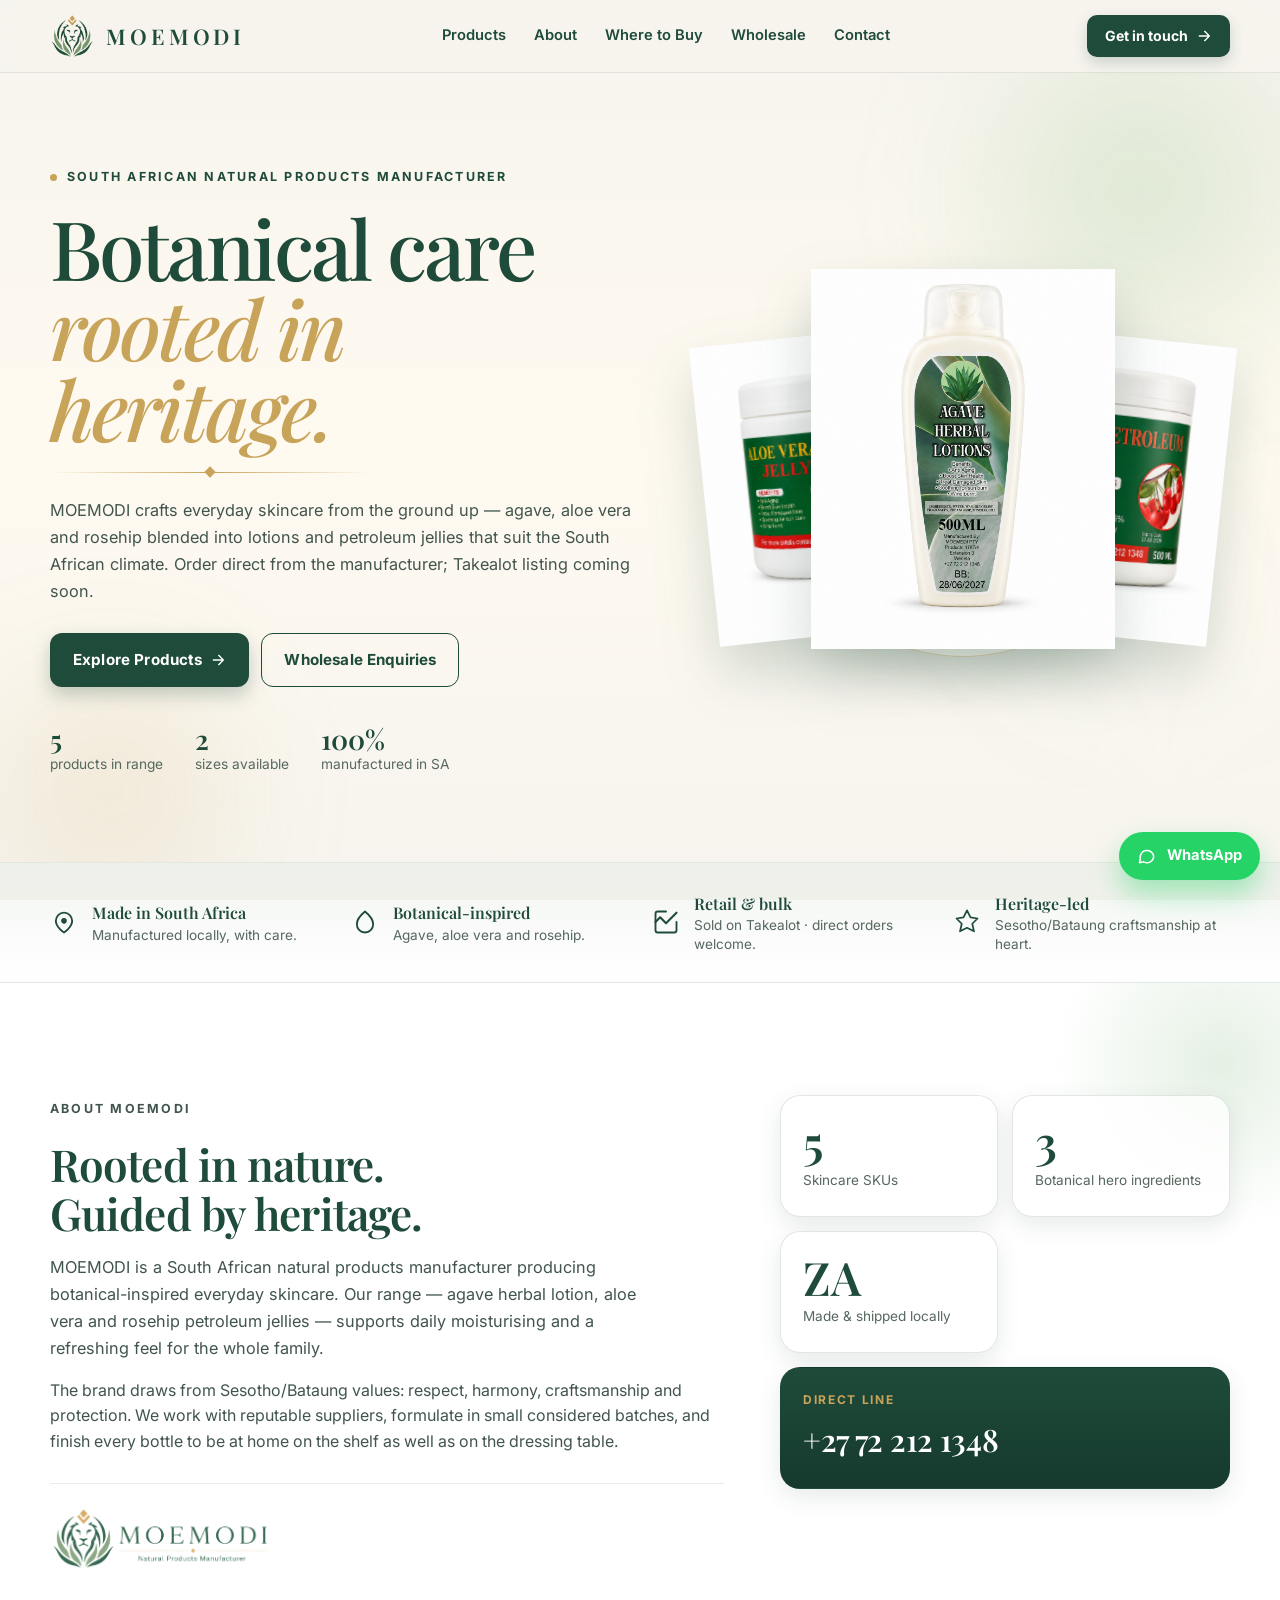
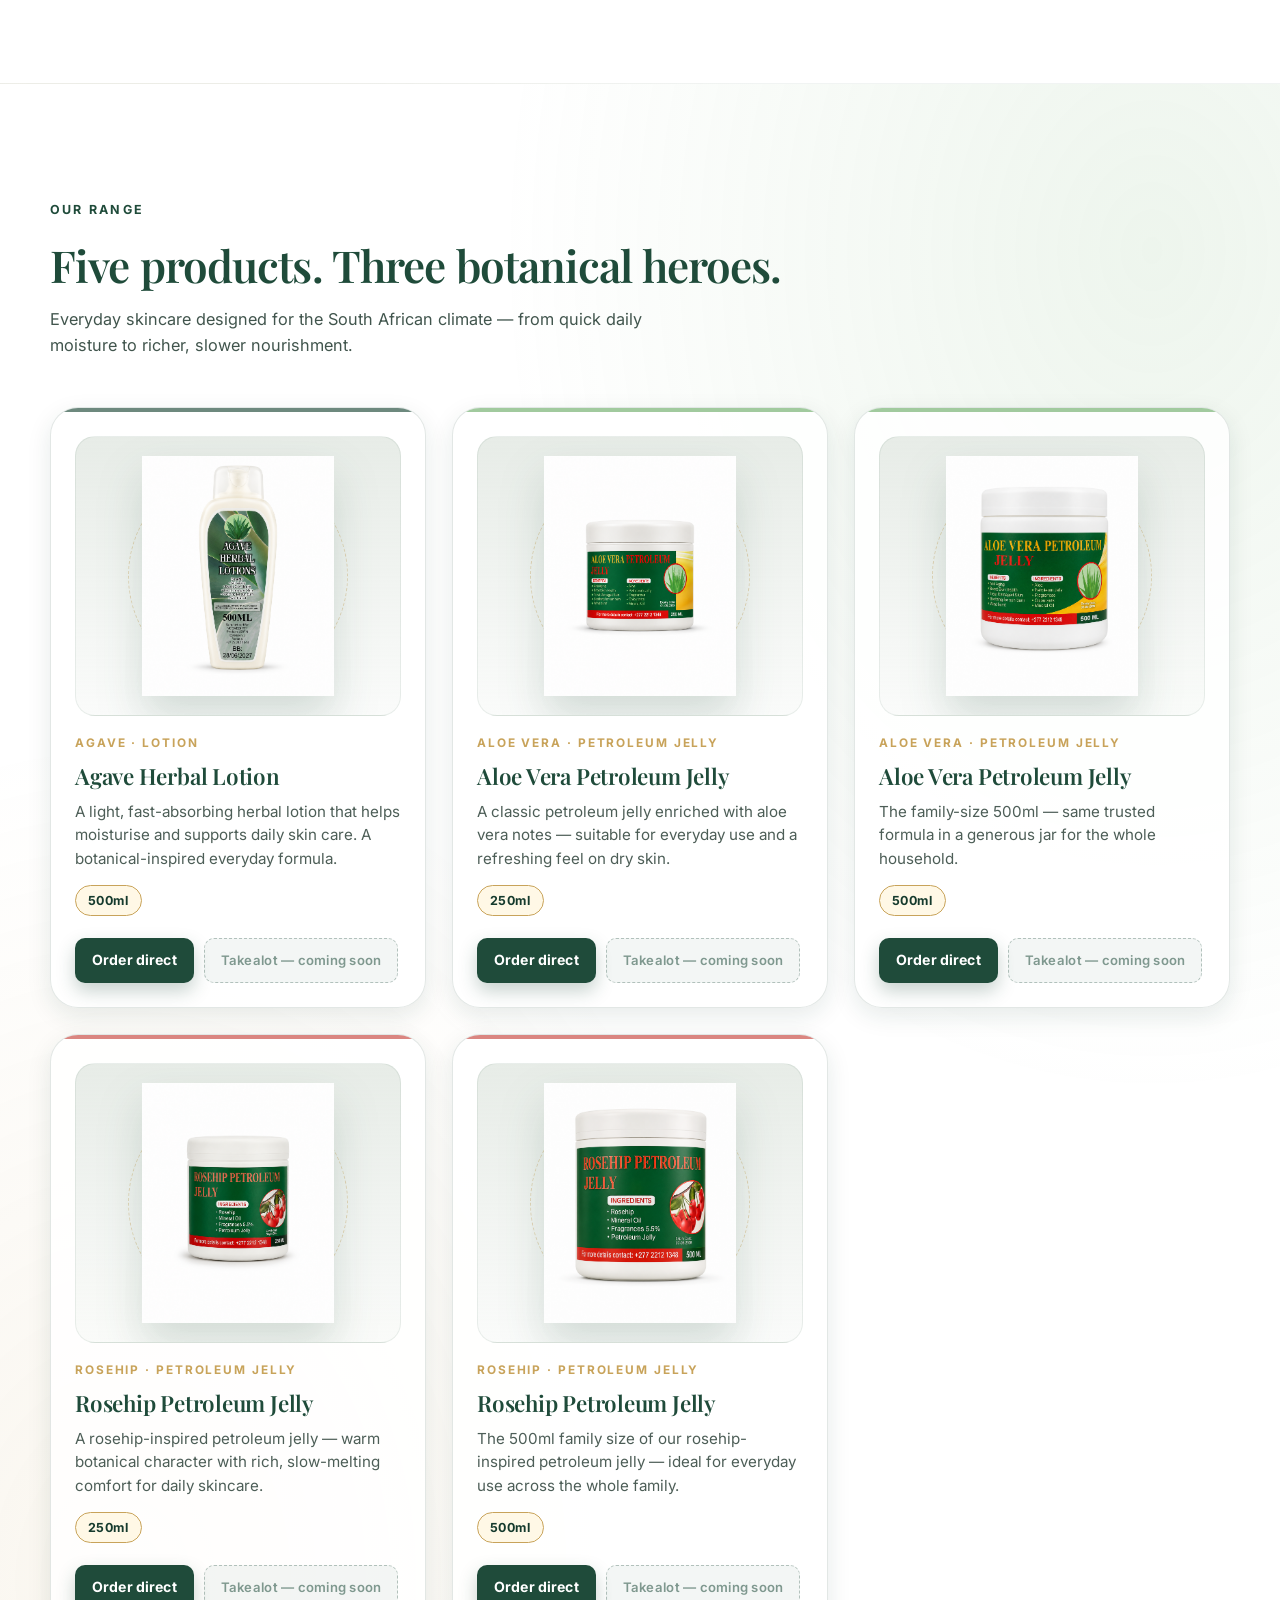
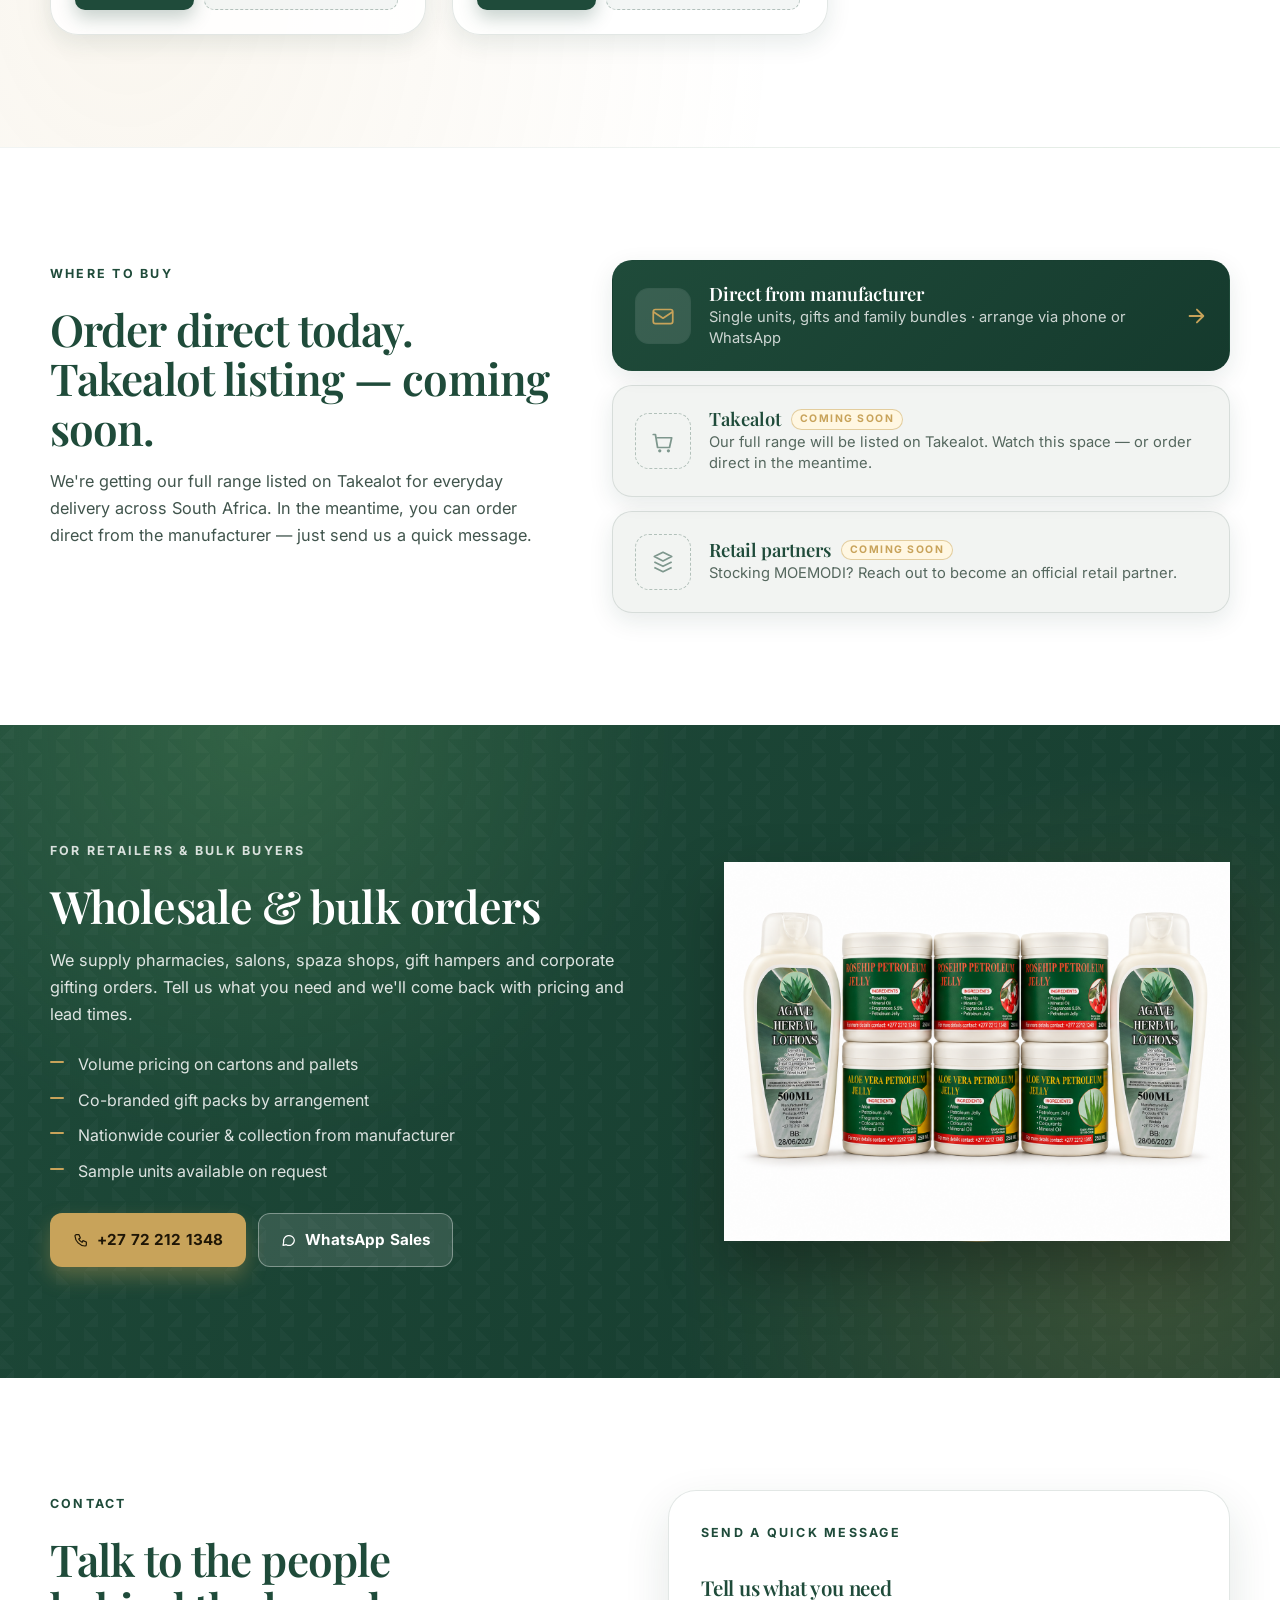
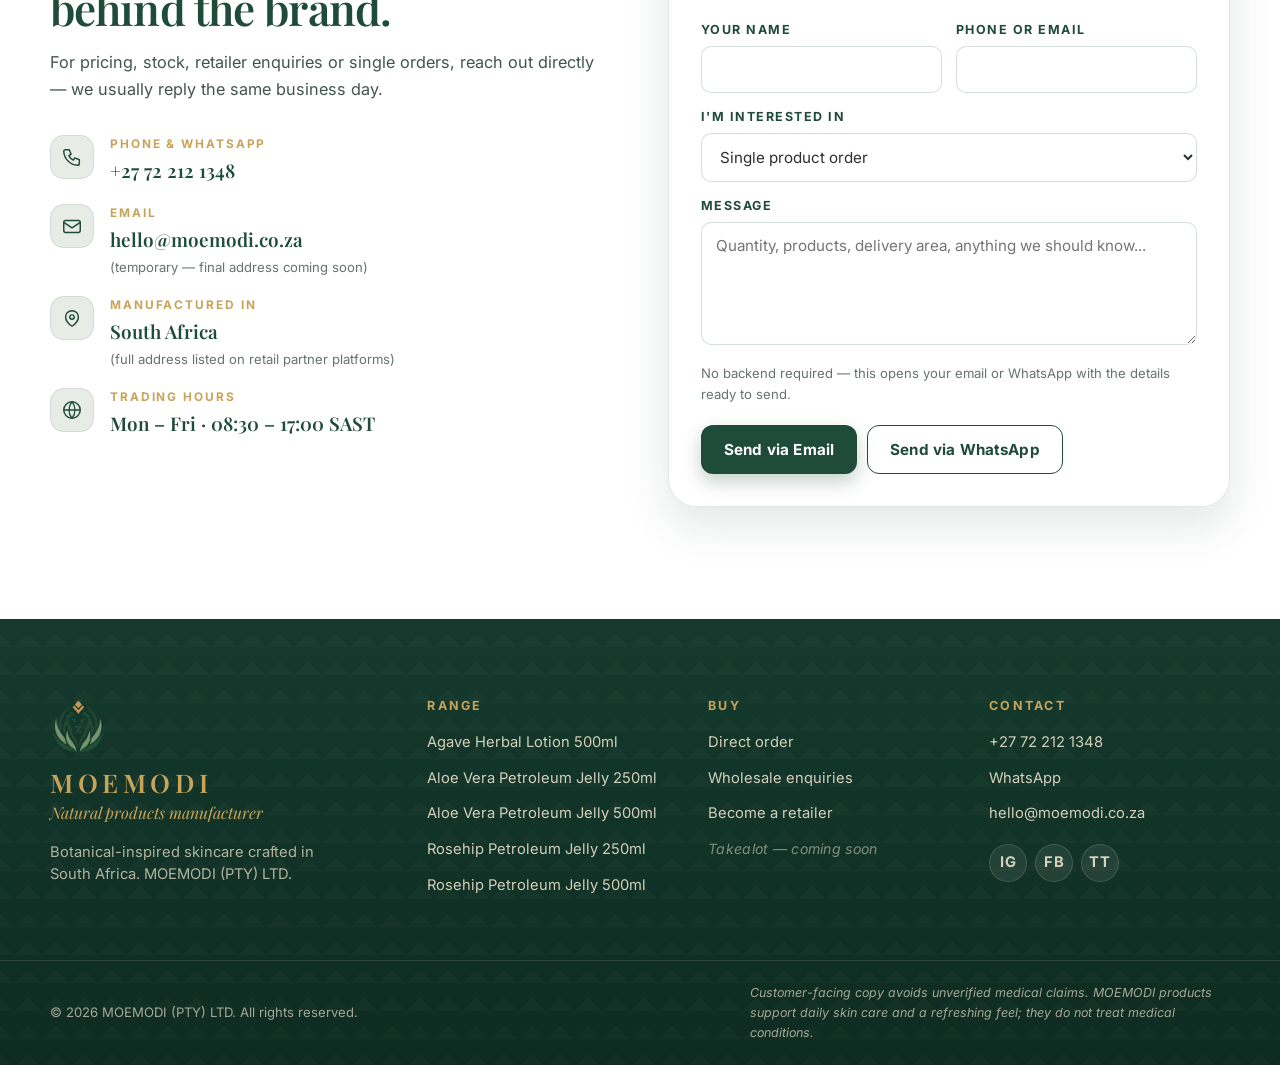
==== index.html @ 42230fb3 "Initial production deployment" ====
<!doctype html>
<html lang="en">
<head>
  <meta charset="utf-8">
  <meta name="viewport" content="width=device-width, initial-scale=1, viewport-fit=cover">
  <meta name="theme-color" content="#1F4B3A">
  <title>MOEMODI &mdash; Natural Skincare, Crafted in South Africa</title>
  <meta name="description" content="MOEMODI is a South African natural products manufacturer. Discover our Agave Herbal Lotion, Aloe Vera Petroleum Jelly and Rosehip Petroleum Jelly &mdash; order direct from the manufacturer; Takealot listing coming soon.">
  <meta name="author" content="MOEMODI (PTY) LTD">
  <link rel="canonical" href="https://moemodi.co.za/">

  <!-- Open Graph / Twitter -->
  <meta property="og:type" content="website">
  <meta property="og:title" content="MOEMODI &mdash; Natural Skincare, Crafted in South Africa">
  <meta property="og:description" content="Agave Herbal Lotion, Aloe Vera Petroleum Jelly and Rosehip Petroleum Jelly. Order direct from the manufacturer; Takealot listing coming soon.">
  <meta property="og:image" content="assets/images/products/product-group-hero.png">
  <meta property="og:url" content="https://moemodi.co.za/">
  <meta property="og:locale" content="en_ZA">
  <meta property="og:site_name" content="MOEMODI">
  <meta name="twitter:card" content="summary_large_image">
  <meta name="twitter:title" content="MOEMODI &mdash; Natural Skincare, Crafted in South Africa">
  <meta name="twitter:description" content="Botanical-inspired skincare manufactured in South Africa.">
  <meta name="twitter:image" content="assets/images/products/product-group-hero.png">

  <!-- Favicons & manifest -->
  <link rel="icon" href="favicon.ico" sizes="any">
  <link rel="icon" type="image/png" sizes="32x32" href="favicon-32.png">
  <link rel="icon" type="image/png" sizes="16x16" href="favicon-16.png">
  <link rel="apple-touch-icon" sizes="180x180" href="apple-touch-icon.png">
  <link rel="mask-icon" href="assets/images/logos/moemodi-icon-transparent.png" color="#1F4B3A">
  <link rel="manifest" href="site.webmanifest">
  <meta name="msapplication-TileColor" content="#1F4B3A">
  <meta name="msapplication-TileImage" content="apple-touch-icon.png">

  <!-- Fonts -->
  <link rel="preconnect" href="https://fonts.googleapis.com">
  <link rel="preconnect" href="https://fonts.gstatic.com" crossorigin>
  <link rel="preload" as="style" href="https://fonts.googleapis.com/css2?family=Inter:wght@400;500;600;700;800&family=Playfair+Display:ital,wght@0,500;0,600;0,700;1,500&display=swap">
  <link href="https://fonts.googleapis.com/css2?family=Inter:wght@400;500;600;700;800&family=Playfair+Display:ital,wght@0,500;0,600;0,700;1,500&display=swap" rel="stylesheet">

  <!-- Styles -->
  <link rel="stylesheet" href="assets/css/styles.css">

  <!-- Preload hero image -->
  <link rel="preload" as="image" href="assets/images/products/product-group-hero.png">

  <!-- Structured data -->
  <script type="application/ld+json">
  {
    "@context": "https://schema.org",
    "@type": "Organization",
    "name": "MOEMODI (PTY) LTD",
    "alternateName": "MOEMODI",
    "description": "South African manufacturer of botanical-inspired skincare: Agave Herbal Lotion, Aloe Vera Petroleum Jelly and Rosehip Petroleum Jelly.",
    "logo": "https://moemodi.co.za/assets/images/logos/moemodi-primary-logo-transparent.png",
    "url": "https://moemodi.co.za/",
    "telephone": "+27 72 212 1348",
    "address": {
      "@type": "PostalAddress",
      "addressCountry": "ZA"
    },
    "contactPoint": [{
      "@type": "ContactPoint",
      "telephone": "+27 72 212 1348",
      "contactType": "sales",
      "areaServed": "ZA",
      "availableLanguage": ["English", "Sesotho"]
    }],
    "makesOffer": [
      { "@type": "Offer", "itemOffered": { "@type": "Product", "name": "Agave Herbal Lotion 500ml" } },
      { "@type": "Offer", "itemOffered": { "@type": "Product", "name": "Aloe Vera Petroleum Jelly 250ml" } },
      { "@type": "Offer", "itemOffered": { "@type": "Product", "name": "Aloe Vera Petroleum Jelly 500ml" } },
      { "@type": "Offer", "itemOffered": { "@type": "Product", "name": "Rosehip Petroleum Jelly 250ml" } },
      { "@type": "Offer", "itemOffered": { "@type": "Product", "name": "Rosehip Petroleum Jelly 500ml" } }
    ]
  }
  </script>
</head>
<body>
  <a class="skip-link" href="#main">Skip to content</a>

  <!-- ============ NAV ============ -->
  <header class="site-nav" id="top">
    <div class="container nav-inner">
      <a class="brand" href="#top" aria-label="MOEMODI home">
        <img src="assets/images/logos/moemodi-icon-transparent.png" width="48" height="48" alt="" class="brand-mark">
        <span class="brand-word">MOEMODI</span>
      </a>

      <nav class="primary-nav" aria-label="Primary">
        <a href="#products">Products</a>
        <a href="#about">About</a>
        <a href="#where-to-buy">Where to Buy</a>
        <a href="#wholesale">Wholesale</a>
        <a href="#contact">Contact</a>
      </nav>

      <a class="nav-cta" href="#contact">
        <span>Get in touch</span>
        <svg viewBox="0 0 24 24" width="16" height="16" aria-hidden="true"><path d="M5 12h14M13 5l7 7-7 7" fill="none" stroke="currentColor" stroke-width="2" stroke-linecap="round" stroke-linejoin="round"/></svg>
      </a>

      <button class="nav-toggle" aria-label="Toggle navigation" aria-expanded="false" aria-controls="mobile-menu">
        <span></span><span></span><span></span>
      </button>
    </div>

    <div class="mobile-menu" id="mobile-menu" hidden>
      <a href="#products">Products</a>
      <a href="#about">About</a>
      <a href="#where-to-buy">Where to Buy</a>
      <a href="#wholesale">Wholesale</a>
      <a href="#contact">Contact</a>
      <a href="tel:+27722121348" class="btn btn-primary mobile-cta">Call +27 72 212 1348</a>
    </div>
  </header>

  <main id="main">

    <!-- ============ HERO ============ -->
    <section class="hero" aria-labelledby="hero-title">
      <div class="hero-orb hero-orb-1" aria-hidden="true"></div>
      <div class="hero-orb hero-orb-2" aria-hidden="true"></div>
      <img class="hero-watermark" src="assets/images/logos/moemodi-icon-watermark.png" alt="" aria-hidden="true">

      <div class="container hero-grid">
        <div class="hero-copy">
          <p class="eyebrow"><span class="dot"></span> South African Natural Products Manufacturer</p>
          <h1 id="hero-title" class="display">
            Botanical care<br><em>rooted in heritage.</em>
          </h1>
          <div class="ornament-line" aria-hidden="true"></div>
          <p class="lead">
            MOEMODI crafts everyday skincare from the ground up &mdash; agave, aloe vera and rosehip blended into lotions and petroleum jellies that suit the South African climate. Order direct from the manufacturer; Takealot listing coming soon.
          </p>
          <div class="cta-row">
            <a class="btn btn-primary" href="#products">
              Explore Products
              <svg viewBox="0 0 24 24" width="16" height="16" aria-hidden="true"><path d="M5 12h14M13 5l7 7-7 7" fill="none" stroke="currentColor" stroke-width="2" stroke-linecap="round" stroke-linejoin="round"/></svg>
            </a>
            <a class="btn btn-outline" href="#wholesale">Wholesale Enquiries</a>
          </div>
          <ul class="hero-meta" aria-label="Quick highlights">
            <li><strong>5</strong> products in range</li>
            <li><strong>2</strong> sizes available</li>
            <li><strong>100%</strong> manufactured in SA</li>
          </ul>
        </div>

        <div class="hero-stage" aria-hidden="false">
          <div class="hero-circle"></div>
          <img class="hero-product hero-product-left"  src="assets/images/products/aloe-vera-500ml.png" alt="Aloe Vera Petroleum Jelly 500ml">
          <img class="hero-product hero-product-center" src="assets/images/products/agave-500ml.png" alt="Agave Herbal Lotion 500ml">
          <img class="hero-product hero-product-right" src="assets/images/products/rosehip-500ml.png" alt="Rosehip Petroleum Jelly 500ml">
        </div>
      </div>
    </section>

    <!-- ============ TRUST STRIP ============ -->
    <section class="trust-strip" aria-label="Brand promises">
      <div class="container trust-grid">
        <div class="trust-item">
          <svg viewBox="0 0 24 24" aria-hidden="true"><path d="M12 21s-7-4.5-7-10a7 7 0 0114 0c0 5.5-7 10-7 10z" fill="none" stroke="currentColor" stroke-width="1.6" stroke-linejoin="round"/><circle cx="12" cy="11" r="2.4" fill="currentColor"/></svg>
          <div>
            <strong>Made in South Africa</strong>
            <span>Manufactured locally, with care.</span>
          </div>
        </div>
        <div class="trust-item">
          <svg viewBox="0 0 24 24" aria-hidden="true"><path d="M12 3c5 4 7 8 7 11a7 7 0 11-14 0c0-3 2-7 7-11z" fill="none" stroke="currentColor" stroke-width="1.6" stroke-linejoin="round"/></svg>
          <div>
            <strong>Botanical-inspired</strong>
            <span>Agave, aloe vera and rosehip.</span>
          </div>
        </div>
        <div class="trust-item">
          <svg viewBox="0 0 24 24" aria-hidden="true"><path d="M3 12l4-4 5 5 9-9" fill="none" stroke="currentColor" stroke-width="1.8" stroke-linecap="round" stroke-linejoin="round"/><path d="M21 12v7a2 2 0 01-2 2H5a2 2 0 01-2-2V5a2 2 0 012-2h7" fill="none" stroke="currentColor" stroke-width="1.6" stroke-linecap="round" stroke-linejoin="round"/></svg>
          <div>
            <strong>Retail &amp; bulk</strong>
            <span>Sold on Takealot &middot; direct orders welcome.</span>
          </div>
        </div>
        <div class="trust-item">
          <svg viewBox="0 0 24 24" aria-hidden="true"><path d="M12 2l3 6 6 1-4.5 4.5L18 20l-6-3-6 3 1.5-6.5L3 9l6-1z" fill="none" stroke="currentColor" stroke-width="1.5" stroke-linejoin="round"/></svg>
          <div>
            <strong>Heritage-led</strong>
            <span>Sesotho/Bataung craftsmanship at heart.</span>
          </div>
        </div>
      </div>
    </section>

    <!-- ============ ABOUT ============ -->
    <section class="section section-about" id="about" aria-labelledby="about-title">
      <div class="container about-grid">
        <div class="about-copy reveal">
          <p class="eyebrow">About MOEMODI</p>
          <h2 id="about-title">Rooted in nature.<br>Guided by heritage.</h2>
          <p class="lead">
            MOEMODI is a South African natural products manufacturer producing botanical-inspired everyday skincare. Our range &mdash; agave herbal lotion, aloe vera and rosehip petroleum jellies &mdash; supports daily moisturising and a refreshing feel for the whole family.
          </p>
          <p>
            The brand draws from Sesotho/Bataung values: respect, harmony, craftsmanship and protection. We work with reputable suppliers, formulate in small considered batches, and finish every bottle to be at home on the shelf as well as on the dressing table.
          </p>
          <div class="signature-line">
            <img src="assets/images/logos/moemodi-horizontal-logo-transparent.png" alt="MOEMODI horizontal logo" width="220">
          </div>
        </div>

        <aside class="about-stats reveal">
          <div class="stat-card">
            <span class="stat-number">5</span>
            <span class="stat-label">Skincare SKUs</span>
          </div>
          <div class="stat-card">
            <span class="stat-number">3</span>
            <span class="stat-label">Botanical hero ingredients</span>
          </div>
          <div class="stat-card">
            <span class="stat-number">ZA</span>
            <span class="stat-label">Made &amp; shipped locally</span>
          </div>
          <div class="stat-card highlight">
            <span class="stat-label small">Direct line</span>
            <a href="tel:+27722121348" class="stat-link">+27 72 212 1348</a>
          </div>
        </aside>
      </div>
    </section>

    <!-- ============ PRODUCTS ============ -->
    <section class="section section-products" id="products" aria-labelledby="products-title">
      <div class="container">
        <div class="section-head reveal">
          <p class="eyebrow">Our Range</p>
          <h2 id="products-title">Five products. Three botanical heroes.</h2>
          <p class="lead">Everyday skincare designed for the South African climate &mdash; from quick daily moisture to richer, slower nourishment.</p>
        </div>

        <div class="product-grid">

          <!-- Product 1: Agave -->
          <article class="product-card reveal" data-accent="green">
            <div class="product-media">
              <img src="assets/images/products/agave-500ml.png" alt="Agave Herbal Lotion 500ml bottle" loading="lazy">
            </div>
            <div class="product-body">
              <p class="product-eyebrow">Agave &middot; Lotion</p>
              <h3 class="product-name">Agave Herbal Lotion</h3>
              <p class="product-desc">A light, fast-absorbing herbal lotion that helps moisturise and supports daily skin care. A botanical-inspired everyday formula.</p>
              <div class="product-sizes" role="list" aria-label="Available sizes">
                <span class="size-pill is-active" role="listitem">500ml</span>
              </div>
              <div class="product-actions">
                <a class="btn btn-primary btn-sm" href="#contact" aria-label="Order Agave Herbal Lotion 500ml direct">Order direct</a>
                <span class="btn btn-disabled btn-sm" aria-disabled="true" title="Takealot link coming soon">
                  Takealot &mdash; coming soon
                </span>
              </div>
            </div>
          </article>

          <!-- Product 2: Aloe Vera 250ml -->
          <article class="product-card reveal" data-accent="aloe">
            <div class="product-media">
              <img src="assets/images/products/aloe-vera-250ml.png" alt="Aloe Vera Petroleum Jelly 250ml jar" loading="lazy">
            </div>
            <div class="product-body">
              <p class="product-eyebrow">Aloe Vera &middot; Petroleum Jelly</p>
              <h3 class="product-name">Aloe Vera Petroleum Jelly</h3>
              <p class="product-desc">A classic petroleum jelly enriched with aloe vera notes &mdash; suitable for everyday use and a refreshing feel on dry skin.</p>
              <div class="product-sizes" role="list" aria-label="Available sizes">
                <span class="size-pill is-active" role="listitem">250ml</span>
              </div>
              <div class="product-actions">
                <a class="btn btn-primary btn-sm" href="#contact" aria-label="Order Aloe Vera Petroleum Jelly 250ml direct">Order direct</a>
                <span class="btn btn-disabled btn-sm" aria-disabled="true" title="Takealot link coming soon">
                  Takealot &mdash; coming soon
                </span>
              </div>
            </div>
          </article>

          <!-- Product 3: Aloe Vera 500ml -->
          <article class="product-card reveal" data-accent="aloe">
            <div class="product-media">
              <img src="assets/images/products/aloe-vera-500ml.png" alt="Aloe Vera Petroleum Jelly 500ml jar" loading="lazy">
            </div>
            <div class="product-body">
              <p class="product-eyebrow">Aloe Vera &middot; Petroleum Jelly</p>
              <h3 class="product-name">Aloe Vera Petroleum Jelly</h3>
              <p class="product-desc">The family-size 500ml &mdash; same trusted formula in a generous jar for the whole household.</p>
              <div class="product-sizes" role="list" aria-label="Available sizes">
                <span class="size-pill is-active" role="listitem">500ml</span>
              </div>
              <div class="product-actions">
                <a class="btn btn-primary btn-sm" href="#contact" aria-label="Order Aloe Vera Petroleum Jelly 500ml direct">Order direct</a>
                <span class="btn btn-disabled btn-sm" aria-disabled="true" title="Takealot link coming soon">
                  Takealot &mdash; coming soon
                </span>
              </div>
            </div>
          </article>

          <!-- Product 4: Rosehip 250ml -->
          <article class="product-card reveal" data-accent="rose">
            <div class="product-media">
              <img src="assets/images/products/rosehip-250ml.png" alt="Rosehip Petroleum Jelly 250ml jar" loading="lazy">
            </div>
            <div class="product-body">
              <p class="product-eyebrow">Rosehip &middot; Petroleum Jelly</p>
              <h3 class="product-name">Rosehip Petroleum Jelly</h3>
              <p class="product-desc">A rosehip-inspired petroleum jelly &mdash; warm botanical character with rich, slow-melting comfort for daily skincare.</p>
              <div class="product-sizes" role="list" aria-label="Available sizes">
                <span class="size-pill is-active" role="listitem">250ml</span>
              </div>
              <div class="product-actions">
                <a class="btn btn-primary btn-sm" href="#contact" aria-label="Order Rosehip Petroleum Jelly 250ml direct">Order direct</a>
                <span class="btn btn-disabled btn-sm" aria-disabled="true" title="Takealot link coming soon">
                  Takealot &mdash; coming soon
                </span>
              </div>
            </div>
          </article>

          <!-- Product 5: Rosehip 500ml -->
          <article class="product-card reveal" data-accent="rose">
            <div class="product-media">
              <img src="assets/images/products/rosehip-500ml.png" alt="Rosehip Petroleum Jelly 500ml jar" loading="lazy">
            </div>
            <div class="product-body">
              <p class="product-eyebrow">Rosehip &middot; Petroleum Jelly</p>
              <h3 class="product-name">Rosehip Petroleum Jelly</h3>
              <p class="product-desc">The 500ml family size of our rosehip-inspired petroleum jelly &mdash; ideal for everyday use across the whole family.</p>
              <div class="product-sizes" role="list" aria-label="Available sizes">
                <span class="size-pill is-active" role="listitem">500ml</span>
              </div>
              <div class="product-actions">
                <a class="btn btn-primary btn-sm" href="#contact" aria-label="Order Rosehip Petroleum Jelly 500ml direct">Order direct</a>
                <span class="btn btn-disabled btn-sm" aria-disabled="true" title="Takealot link coming soon">
                  Takealot &mdash; coming soon
                </span>
              </div>
            </div>
          </article>

        </div>
      </div>
    </section>

    <!-- ============ WHERE TO BUY ============ -->
    <section class="section section-buy" id="where-to-buy" aria-labelledby="buy-title">
      <div class="container buy-grid">
        <div class="buy-copy reveal">
          <p class="eyebrow">Where to buy</p>
          <h2 id="buy-title">Order direct today.<br>Takealot listing &mdash; coming soon.</h2>
          <p class="lead">We're getting our full range listed on Takealot for everyday delivery across South Africa. In the meantime, you can order direct from the manufacturer &mdash; just send us a quick message.</p>
        </div>

        <div class="retailer-list reveal">
          <a class="retailer-card primary" href="#contact" aria-label="Order MOEMODI direct from the manufacturer">
            <div class="retailer-icon">
              <svg viewBox="0 0 24 24" aria-hidden="true"><rect x="3" y="6" width="18" height="13" rx="2" fill="none" stroke="currentColor" stroke-width="1.6"/><path d="M3 8l9 6 9-6" fill="none" stroke="currentColor" stroke-width="1.6" stroke-linejoin="round"/></svg>
            </div>
            <div class="retailer-meta">
              <strong>Direct from manufacturer</strong>
              <span>Single units, gifts and family bundles &middot; arrange via phone or WhatsApp</span>
            </div>
            <svg class="retailer-arrow" viewBox="0 0 24 24" aria-hidden="true"><path d="M5 12h14M13 5l7 7-7 7" fill="none" stroke="currentColor" stroke-width="2" stroke-linecap="round" stroke-linejoin="round"/></svg>
          </a>

          <div class="retailer-card retailer-card-soft" aria-label="Takealot listing coming soon">
            <div class="retailer-icon ghost">
              <svg viewBox="0 0 24 24" aria-hidden="true"><path d="M3 6h2l2 12h11l2-9H7" fill="none" stroke="currentColor" stroke-width="1.6" stroke-linecap="round" stroke-linejoin="round"/><circle cx="9" cy="21" r="1.5" fill="currentColor"/><circle cx="17" cy="21" r="1.5" fill="currentColor"/></svg>
            </div>
            <div class="retailer-meta">
              <strong>Takealot <em class="badge-soft">Coming soon</em></strong>
              <span>Our full range will be listed on Takealot. Watch this space &mdash; or order direct in the meantime.</span>
            </div>
          </div>

          <div class="retailer-card retailer-card-soft" aria-label="Retail partners coming soon">
            <div class="retailer-icon ghost">
              <svg viewBox="0 0 24 24" aria-hidden="true"><path d="M4 7l8-4 8 4-8 4-8-4z" fill="none" stroke="currentColor" stroke-width="1.6" stroke-linejoin="round"/><path d="M4 12l8 4 8-4M4 17l8 4 8-4" fill="none" stroke="currentColor" stroke-width="1.6" stroke-linejoin="round"/></svg>
            </div>
            <div class="retailer-meta">
              <strong>Retail partners <em class="badge-soft">Coming soon</em></strong>
              <span>Stocking MOEMODI? Reach out to become an official retail partner.</span>
            </div>
          </div>
        </div>
      </div>
    </section>

    <!-- ============ WHOLESALE ============ -->
    <section class="section section-wholesale" id="wholesale" aria-labelledby="wholesale-title">
      <div class="wholesale-bg" aria-hidden="true"></div>
      <div class="container wholesale-grid">
        <div class="wholesale-copy reveal">
          <p class="eyebrow eyebrow-light">For Retailers &amp; Bulk Buyers</p>
          <h2 id="wholesale-title">Wholesale &amp; bulk orders</h2>
          <p class="lead lead-light">
            We supply pharmacies, salons, spaza shops, gift hampers and corporate gifting orders. Tell us what you need and we'll come back with pricing and lead times.
          </p>
          <ul class="bullet-list">
            <li>Volume pricing on cartons and pallets</li>
            <li>Co-branded gift packs by arrangement</li>
            <li>Nationwide courier &amp; collection from manufacturer</li>
            <li>Sample units available on request</li>
          </ul>
          <div class="cta-row">
            <a class="btn btn-gold" href="tel:+27722121348">
              <svg viewBox="0 0 24 24" width="16" height="16" aria-hidden="true"><path d="M5 4h4l2 5-2.5 1.5a11 11 0 005 5L15 13l5 2v4a2 2 0 01-2 2A16 16 0 013 6a2 2 0 012-2z" fill="none" stroke="currentColor" stroke-width="1.8" stroke-linejoin="round"/></svg>
              +27 72 212 1348
            </a>
            <a class="btn btn-light" href="https://wa.me/27722121348?text=Hello%20MOEMODI%2C%20I%27d%20like%20to%20enquire%20about%20wholesale%20pricing." target="_blank" rel="noopener noreferrer">
              <svg viewBox="0 0 24 24" width="16" height="16" aria-hidden="true"><path d="M20 12a8 8 0 01-12 7l-5 1 1-5a8 8 0 1116-3z" fill="none" stroke="currentColor" stroke-width="1.8" stroke-linejoin="round"/></svg>
              WhatsApp Sales
            </a>
          </div>
        </div>

        <div class="wholesale-figure reveal" aria-hidden="true">
          <img src="assets/images/products/product-group-hero.png" alt="">
        </div>
      </div>
    </section>

    <!-- ============ CONTACT ============ -->
    <section class="section section-contact" id="contact" aria-labelledby="contact-title">
      <div class="container contact-grid">
        <div class="contact-copy reveal">
          <p class="eyebrow">Contact</p>
          <h2 id="contact-title">Talk to the people<br>behind the brand.</h2>
          <p class="lead">For pricing, stock, retailer enquiries or single orders, reach out directly &mdash; we usually reply the same business day.</p>

          <ul class="contact-list">
            <li>
              <span class="contact-icon" aria-hidden="true">
                <svg viewBox="0 0 24 24"><path d="M5 4h4l2 5-2.5 1.5a11 11 0 005 5L15 13l5 2v4a2 2 0 01-2 2A16 16 0 013 6a2 2 0 012-2z" fill="none" stroke="currentColor" stroke-width="1.6" stroke-linejoin="round"/></svg>
              </span>
              <div>
                <span class="contact-label">Phone &amp; WhatsApp</span>
                <a href="tel:+27722121348" class="contact-value">+27 72 212 1348</a>
              </div>
            </li>
            <li>
              <span class="contact-icon" aria-hidden="true">
                <svg viewBox="0 0 24 24"><rect x="3" y="6" width="18" height="13" rx="2" fill="none" stroke="currentColor" stroke-width="1.6"/><path d="M3 8l9 6 9-6" fill="none" stroke="currentColor" stroke-width="1.6" stroke-linejoin="round"/></svg>
              </span>
              <div>
                <span class="contact-label">Email</span>
                <a href="mailto:hello@moemodi.co.za" class="contact-value">hello@moemodi.co.za</a>
                <span class="contact-note">(temporary &mdash; final address coming soon)</span>
              </div>
            </li>
            <li>
              <span class="contact-icon" aria-hidden="true">
                <svg viewBox="0 0 24 24"><path d="M12 21s-7-4.5-7-10a7 7 0 0114 0c0 5.5-7 10-7 10z" fill="none" stroke="currentColor" stroke-width="1.6" stroke-linejoin="round"/><circle cx="12" cy="11" r="2.4" fill="none" stroke="currentColor" stroke-width="1.6"/></svg>
              </span>
              <div>
                <span class="contact-label">Manufactured in</span>
                <span class="contact-value">South Africa</span>
                <span class="contact-note">(full address listed on retail partner platforms)</span>
              </div>
            </li>
            <li>
              <span class="contact-icon" aria-hidden="true">
                <svg viewBox="0 0 24 24"><circle cx="12" cy="12" r="9" fill="none" stroke="currentColor" stroke-width="1.6"/><path d="M3 12h18M12 3a14 14 0 010 18M12 3a14 14 0 000 18" fill="none" stroke="currentColor" stroke-width="1.4"/></svg>
              </span>
              <div>
                <span class="contact-label">Trading hours</span>
                <span class="contact-value">Mon &ndash; Fri &middot; 08:30 &ndash; 17:00 SAST</span>
              </div>
            </li>
          </ul>
        </div>

        <form class="contact-form reveal" id="contact-form" novalidate>
          <p class="eyebrow">Send a quick message</p>
          <h3>Tell us what you need</h3>

          <div class="form-row">
            <label>
              <span>Your name</span>
              <input type="text" name="name" autocomplete="name" required>
            </label>
            <label>
              <span>Phone or email</span>
              <input type="text" name="contact" autocomplete="tel" required>
            </label>
          </div>

          <label class="form-label">
            <span>I'm interested in</span>
            <select name="topic">
              <option>Single product order</option>
              <option>Wholesale / bulk pricing</option>
              <option>Retail stocking</option>
              <option>Gift bundles</option>
              <option>Other</option>
            </select>
          </label>

          <label class="form-label">
            <span>Message</span>
            <textarea name="message" rows="5" placeholder="Quantity, products, delivery area, anything we should know..." required></textarea>
          </label>

          <p class="form-note">No backend required &mdash; this opens your email or WhatsApp with the details ready to send.</p>

          <div class="form-actions">
            <button type="submit" class="btn btn-primary">Send via Email</button>
            <button type="button" class="btn btn-outline" id="send-whatsapp">Send via WhatsApp</button>
          </div>
        </form>
      </div>
    </section>

  </main>

  <!-- ============ FOOTER ============ -->
  <footer class="site-footer" aria-labelledby="footer-title">
    <div class="container footer-grid">
      <div class="footer-brand">
        <img src="assets/images/logos/moemodi-icon-transparent.png" width="56" height="56" alt="" class="footer-mark">
        <h2 id="footer-title" class="footer-word">MOEMODI</h2>
        <p class="footer-tag"><em>Natural products manufacturer</em></p>
        <p class="footer-desc">Botanical-inspired skincare crafted in South Africa. MOEMODI (PTY) LTD.</p>
      </div>

      <div class="footer-col">
        <h3>Range</h3>
        <ul>
          <li><a href="#products">Agave Herbal Lotion 500ml</a></li>
          <li><a href="#products">Aloe Vera Petroleum Jelly 250ml</a></li>
          <li><a href="#products">Aloe Vera Petroleum Jelly 500ml</a></li>
          <li><a href="#products">Rosehip Petroleum Jelly 250ml</a></li>
          <li><a href="#products">Rosehip Petroleum Jelly 500ml</a></li>
        </ul>
      </div>

      <div class="footer-col">
        <h3>Buy</h3>
        <ul>
          <li><a href="#contact">Direct order</a></li>
          <li><a href="#wholesale">Wholesale enquiries</a></li>
          <li><a href="#wholesale">Become a retailer</a></li>
          <li><span class="footer-soft">Takealot &mdash; coming soon</span></li>
        </ul>
      </div>

      <div class="footer-col">
        <h3>Contact</h3>
        <ul>
          <li><a href="tel:+27722121348">+27 72 212 1348</a></li>
          <li><a href="https://wa.me/27722121348" target="_blank" rel="noopener noreferrer">WhatsApp</a></li>
          <li><a href="mailto:hello@moemodi.co.za">hello@moemodi.co.za</a></li>
        </ul>
        <div class="footer-social" aria-label="Social links">
          <a href="#" aria-label="Instagram (coming soon)" class="social-pill">IG</a>
          <a href="#" aria-label="Facebook (coming soon)" class="social-pill">FB</a>
          <a href="#" aria-label="TikTok (coming soon)" class="social-pill">TT</a>
        </div>
      </div>
    </div>

    <div class="footer-bottom">
      <div class="container footer-bottom-inner">
        <span>&copy; <span id="year">2026</span> MOEMODI (PTY) LTD. All rights reserved.</span>
        <span class="footer-fineprint">Customer-facing copy avoids unverified medical claims. MOEMODI products support daily skin care and a refreshing feel; they do not treat medical conditions.</span>
      </div>
    </div>
  </footer>

  <!-- Floating WhatsApp -->
  <a class="float-wa" href="https://wa.me/27722121348?text=Hello%20MOEMODI%2C%20I%27d%20like%20to%20place%20an%20order." target="_blank" rel="noopener noreferrer" aria-label="Chat to MOEMODI on WhatsApp">
    <svg viewBox="0 0 24 24" aria-hidden="true"><path d="M20 12a8 8 0 01-12 7l-5 1 1-5a8 8 0 1116-3z" fill="none" stroke="currentColor" stroke-width="1.9" stroke-linejoin="round"/></svg>
    <span>WhatsApp</span>
  </a>

  <script src="assets/js/main.js" defer></script>
</body>
</html>
---- assets/css/styles.css ----
/* =========================================================
   MOEMODI — Production Stylesheet
   Author: MOEMODI (PTY) LTD
   Built on the MOEMODI brand kit color and typography tokens.
   ========================================================= */

/* ----------------------- Tokens ----------------------- */
:root {
  /* Brand */
  --mm-botanical-green: #1F4B3A;
  --mm-aloe-green:      #6FAE6B;
  --mm-ivory:           #F6F4EE;
  --mm-muted-gold:      #C8A35A;
  --mm-rosehip-red:     #C7453E;
  --mm-deep-forest:     #153A2D;
  --mm-sage-mist:       #E7ECE7;
  --mm-warm-stone:      #DCD7CE;
  --mm-charcoal:        #2B2F33;
  --mm-white:           #FFFFFF;

  /* Surfaces */
  --surface-page:    linear-gradient(180deg, #F6F4EE 0%, #FFFAF0 50%, #F6F4EE 100%);
  --surface-card:    rgba(255, 255, 255, 0.78);
  --surface-card-2:  rgba(255, 255, 255, 0.55);
  --surface-deep:    var(--mm-deep-forest);

  /* Borders & shadow */
  --border-soft:   1px solid rgba(31, 75, 58, 0.13);
  --border-stone:  1px solid rgba(31, 75, 58, 0.20);
  --shadow-soft:   0 8px 24px rgba(21, 58, 45, 0.10);
  --shadow:        0 18px 46px rgba(21, 58, 45, 0.12);
  --shadow-deep:   0 30px 60px rgba(21, 58, 45, 0.18);

  /* Radii */
  --r-sm: 10px;
  --r-md: 14px;
  --r-lg: 20px;
  --r-xl: 28px;
  --r-pill: 999px;

  /* Type */
  --font-heading: "Playfair Display", Georgia, "Times New Roman", serif;
  --font-body:    "Inter", -apple-system, BlinkMacSystemFont, "Segoe UI", Roboto, Helvetica, Arial, sans-serif;

  /* Layout */
  --container: 1180px;
  --container-narrow: 960px;

  /* Motion */
  --ease-out: cubic-bezier(.2, .7, .2, 1);
  --ease-spring: cubic-bezier(.34, 1.56, .64, 1);
}

/* ----------------------- Base ----------------------- */
*, *::before, *::after { box-sizing: border-box; }

html {
  scroll-behavior: smooth;
  -webkit-text-size-adjust: 100%;
  -webkit-font-smoothing: antialiased;
  -moz-osx-font-smoothing: grayscale;
  /* Prevent horizontal scroll on mobile when decorative elements peek out */
  overflow-x: hidden;
}

body {
  margin: 0;
  font-family: var(--font-body);
  font-size: 16px;
  line-height: 1.6;
  color: var(--mm-charcoal);
  background: var(--surface-page);
  background-attachment: fixed;
  overflow-x: hidden;
}

img, svg { max-width: 100%; height: auto; display: block; }
button { font-family: inherit; cursor: pointer; }

a {
  color: var(--mm-botanical-green);
  text-decoration: none;
  transition: color .18s var(--ease-out), opacity .18s var(--ease-out);
}
a:hover { text-decoration: none; opacity: 0.85; }
a:focus-visible,
button:focus-visible,
input:focus-visible,
select:focus-visible,
textarea:focus-visible {
  outline: 3px solid rgba(200, 163, 90, 0.55);
  outline-offset: 2px;
  border-radius: 6px;
}

::selection { background: rgba(31, 75, 58, 0.18); color: var(--mm-deep-forest); }

.skip-link {
  position: absolute;
  left: -9999px;
  top: 0;
  background: var(--mm-deep-forest);
  color: #fff;
  padding: 12px 16px;
  border-radius: 0 0 8px 0;
  z-index: 999;
}
.skip-link:focus { left: 0; }

/* ----------------------- Layout ----------------------- */
.container {
  width: min(var(--container), calc(100% - 40px));
  margin-inline: auto;
}

.section {
  padding: clamp(64px, 9vw, 112px) 0;
  position: relative;
}

.section-head {
  max-width: 760px;
  margin: 0 0 48px;
}
.section-head h2 { margin-bottom: 16px; }

/* ----------------------- Type ----------------------- */
h1, h2, h3, h4 {
  font-family: var(--font-heading);
  color: var(--mm-botanical-green);
  font-weight: 600;
  line-height: 1.12;
  letter-spacing: -0.01em;
  margin: 0 0 16px;
}

h2 { font-size: clamp(1.85rem, 3.6vw, 2.75rem); letter-spacing: -0.02em; }
h3 { font-size: clamp(1.2rem, 1.6vw, 1.45rem); }

.display {
  font-family: var(--font-heading);
  font-weight: 500;
  font-size: clamp(2.6rem, 6.4vw, 5.4rem);
  line-height: 0.98;
  letter-spacing: -0.035em;
  color: var(--mm-botanical-green);
  margin: 0 0 8px;
}
.display em {
  font-style: italic;
  color: var(--mm-muted-gold);
  font-weight: 500;
}

.eyebrow {
  display: inline-flex;
  align-items: center;
  gap: 10px;
  font-size: 0.78rem;
  letter-spacing: 0.18em;
  text-transform: uppercase;
  color: var(--mm-botanical-green);
  font-weight: 700;
  margin: 0 0 20px;
}
.eyebrow .dot {
  width: 7px; height: 7px; border-radius: 50%;
  background: var(--mm-muted-gold);
  display: inline-block;
}
.eyebrow-light { color: rgba(255, 255, 255, 0.82); }

.lead {
  font-size: clamp(1.02rem, 1.2vw, 1.15rem);
  color: #41554d;
  max-width: 60ch;
  line-height: 1.65;
}
.lead-light { color: rgba(255, 255, 255, 0.85); }

.ornament-line {
  height: 1px;
  background: linear-gradient(90deg, transparent, var(--mm-muted-gold), transparent);
  position: relative;
  margin: 24px 0;
  max-width: 320px;
}
.ornament-line::after {
  content: "";
  width: 8px; height: 8px;
  background: var(--mm-muted-gold);
  transform: translate(-50%, -50%) rotate(45deg);
  position: absolute;
  left: 50%; top: 50%;
}

/* ----------------------- Buttons ----------------------- */
.btn {
  display: inline-flex;
  align-items: center;
  justify-content: center;
  gap: 8px;
  padding: 14px 22px;
  border-radius: 12px;
  font-weight: 700;
  font-size: 0.95rem;
  letter-spacing: 0.01em;
  border: 1px solid transparent;
  background: transparent;
  color: var(--mm-botanical-green);
  cursor: pointer;
  transition: transform .18s var(--ease-out),
              box-shadow .22s var(--ease-out),
              background-color .18s var(--ease-out),
              color .18s var(--ease-out),
              border-color .18s var(--ease-out);
  text-decoration: none;
  white-space: nowrap;
}
.btn svg { flex-shrink: 0; }
.btn:hover { transform: translateY(-1px); text-decoration: none; }
.btn:active { transform: translateY(0); }

.btn-sm { padding: 10px 16px; font-size: 0.88rem; border-radius: 10px; }

.btn-primary {
  background: var(--mm-botanical-green);
  color: #fff;
  box-shadow: 0 8px 18px rgba(31, 75, 58, 0.25);
}
.btn-primary:hover { background: var(--mm-deep-forest); box-shadow: 0 14px 28px rgba(31, 75, 58, 0.30); color: #fff; }

.btn-secondary {
  background: #fff9ed;
  color: var(--mm-botanical-green);
  border-color: var(--mm-muted-gold);
}
.btn-secondary:hover { background: #fff3df; }

.btn-outline {
  background: transparent;
  border-color: var(--mm-botanical-green);
  color: var(--mm-botanical-green);
}
.btn-outline:hover { background: var(--mm-botanical-green); color: #fff; }

.btn-gold {
  background: var(--mm-muted-gold);
  color: #1f1606;
  box-shadow: 0 10px 20px rgba(200, 163, 90, 0.35);
}
.btn-gold:hover { background: #b88f47; color: #1f1606; }

.btn-light {
  background: rgba(255, 255, 255, 0.12);
  color: #fff;
  border-color: rgba(255, 255, 255, 0.36);
  backdrop-filter: blur(6px);
}
.btn-light:hover { background: rgba(255, 255, 255, 0.22); color: #fff; }

.btn-ghost {
  background: transparent;
  color: var(--mm-botanical-green);
  border-color: rgba(31, 75, 58, 0.20);
}
.btn-ghost:hover { background: rgba(31, 75, 58, 0.06); }

.btn-disabled {
  background: rgba(31, 75, 58, 0.05);
  color: rgba(31, 75, 58, 0.55);
  border: 1px dashed rgba(31, 75, 58, 0.30);
  cursor: not-allowed;
  font-weight: 600;
  letter-spacing: 0.02em;
  font-size: 0.82rem;
  pointer-events: none;
}
.btn-disabled:hover { transform: none; }

.cta-row {
  display: flex;
  flex-wrap: wrap;
  gap: 12px;
  margin-top: 28px;
}

/* ----------------------- Nav ----------------------- */
.site-nav {
  position: sticky;
  top: 0;
  z-index: 50;
  background: rgba(246, 244, 238, 0.85);
  backdrop-filter: saturate(160%) blur(14px);
  -webkit-backdrop-filter: saturate(160%) blur(14px);
  border-bottom: 1px solid rgba(31, 75, 58, 0.10);
  transition: box-shadow .25s var(--ease-out), background-color .25s var(--ease-out);
}
.site-nav.scrolled {
  box-shadow: 0 8px 24px rgba(21, 58, 45, 0.06);
  background: rgba(246, 244, 238, 0.95);
}

.nav-inner {
  display: flex;
  align-items: center;
  justify-content: space-between;
  gap: 24px;
  padding: 14px 0;
}

.brand {
  display: inline-flex;
  align-items: center;
  gap: 12px;
  text-decoration: none;
}
.brand-mark { width: 44px; height: 44px; }
.brand-word {
  font-family: var(--font-heading);
  font-size: 1.35rem;
  letter-spacing: 0.18em;
  color: var(--mm-botanical-green);
  font-weight: 600;
}

.primary-nav {
  display: flex;
  gap: 28px;
}
.primary-nav a {
  color: var(--mm-botanical-green);
  font-weight: 600;
  font-size: 0.92rem;
  position: relative;
  padding: 6px 0;
}
.primary-nav a::after {
  content: "";
  position: absolute;
  left: 0; right: 0; bottom: -2px;
  height: 2px;
  background: var(--mm-muted-gold);
  transform: scaleX(0);
  transform-origin: left;
  transition: transform .25s var(--ease-out);
}
.primary-nav a:hover::after { transform: scaleX(1); }

.nav-cta {
  display: inline-flex;
  align-items: center;
  gap: 8px;
  padding: 10px 18px;
  background: var(--mm-botanical-green);
  color: #fff !important;
  border-radius: 10px;
  font-weight: 700;
  font-size: 0.88rem;
  box-shadow: 0 6px 14px rgba(31, 75, 58, 0.20);
  transition: transform .18s var(--ease-out), background-color .18s var(--ease-out);
}
.nav-cta:hover { transform: translateY(-1px); background: var(--mm-deep-forest); }

.nav-toggle {
  display: none;
  border: 0;
  background: transparent;
  width: 44px;
  height: 44px;
  padding: 0;
  position: relative;
}
.nav-toggle span {
  position: absolute;
  left: 10px;
  height: 2px;
  width: 24px;
  background: var(--mm-botanical-green);
  transition: transform .25s var(--ease-out), opacity .15s var(--ease-out), top .25s var(--ease-out);
}
.nav-toggle span:nth-child(1) { top: 14px; }
.nav-toggle span:nth-child(2) { top: 21px; }
.nav-toggle span:nth-child(3) { top: 28px; }
.nav-toggle.is-open span:nth-child(1) { top: 21px; transform: rotate(45deg); }
.nav-toggle.is-open span:nth-child(2) { opacity: 0; }
.nav-toggle.is-open span:nth-child(3) { top: 21px; transform: rotate(-45deg); }

.mobile-menu {
  display: none;
  flex-direction: column;
  gap: 4px;
  padding: 12px 20px 24px;
  border-top: 1px solid rgba(31, 75, 58, 0.10);
  background: rgba(246, 244, 238, 0.98);
  backdrop-filter: blur(14px);
}
.mobile-menu a {
  padding: 14px 4px;
  font-weight: 600;
  color: var(--mm-botanical-green);
  border-bottom: 1px solid rgba(31, 75, 58, 0.06);
}
.mobile-menu a:last-child { border-bottom: 0; }
.mobile-cta { margin-top: 12px; justify-content: center; }
.mobile-menu.is-open { display: flex; }

/* ----------------------- Hero ----------------------- */
.hero {
  position: relative;
  overflow: hidden;
  padding: clamp(56px, 7vw, 110px) 0 clamp(48px, 7vw, 90px);
}
.hero-grid {
  position: relative;
  z-index: 2;
  display: grid;
  grid-template-columns: 1.05fr 0.95fr;
  gap: 56px;
  align-items: center;
}

.hero-orb {
  position: absolute;
  border-radius: 50%;
  filter: blur(60px);
  opacity: 0.55;
  pointer-events: none;
  z-index: 1;
}
.hero-orb-1 {
  width: 480px; height: 480px;
  background: radial-gradient(circle, rgba(111, 174, 107, 0.45), transparent 65%);
  top: -120px; right: -100px;
}
.hero-orb-2 {
  width: 380px; height: 380px;
  background: radial-gradient(circle, rgba(200, 163, 90, 0.38), transparent 65%);
  bottom: -120px; left: -80px;
}
.hero-watermark {
  position: absolute;
  right: -120px; top: 30%;
  width: 520px;
  opacity: 0.06;
  z-index: 0;
  pointer-events: none;
  transform: rotate(-6deg);
}

.hero-meta {
  list-style: none;
  margin: 36px 0 0;
  padding: 0;
  display: flex;
  flex-wrap: wrap;
  gap: 32px;
}
.hero-meta li {
  font-size: 0.86rem;
  color: #56685f;
  display: flex;
  flex-direction: column;
  line-height: 1.2;
}
.hero-meta strong {
  font-family: var(--font-heading);
  font-size: 1.7rem;
  color: var(--mm-botanical-green);
  font-weight: 600;
}

.hero-stage {
  position: relative;
  display: grid;
  place-items: center;
  min-height: 460px;
}
.hero-circle {
  position: absolute;
  inset: 0;
  margin: auto;
  width: 380px;
  height: 380px;
  border-radius: 50%;
  background: radial-gradient(circle at 50% 40%, rgba(255, 255, 255, 0.85), rgba(231, 236, 231, 0.5) 60%, transparent 80%);
  border: 1.5px solid rgba(200, 163, 90, 0.45);
  box-shadow: var(--shadow);
}
.hero-circle::after {
  content: "";
  position: absolute;
  inset: 18px;
  border-radius: 50%;
  border: 1px dashed rgba(200, 163, 90, 0.40);
}

.hero-product {
  position: relative;
  max-height: 380px;
  width: auto;
  filter: drop-shadow(0 28px 28px rgba(31, 75, 58, 0.20));
  transition: transform .4s var(--ease-out);
  z-index: 2;
}
.hero-product-left {
  grid-area: 1 / 1;
  transform: translate(-58%, 18px) rotate(-6deg);
  max-height: 300px;
  z-index: 1;
}
.hero-product-center {
  grid-area: 1 / 1;
  z-index: 3;
  transform: translateY(-8px);
}
.hero-product-right {
  grid-area: 1 / 1;
  transform: translate(58%, 18px) rotate(6deg);
  max-height: 300px;
  z-index: 1;
}
.hero-stage:hover .hero-product-left  { transform: translate(-66%, 14px) rotate(-8deg); }
.hero-stage:hover .hero-product-right { transform: translate(66%, 14px) rotate(8deg); }
.hero-stage:hover .hero-product-center { transform: translateY(-14px); }

/* ----------------------- Trust strip ----------------------- */
.trust-strip {
  background: linear-gradient(180deg, rgba(231, 236, 231, 0.55), rgba(246, 244, 238, 0));
  border-top: 1px solid rgba(31, 75, 58, 0.08);
  border-bottom: 1px solid rgba(31, 75, 58, 0.08);
  padding: 28px 0;
}
.trust-grid {
  display: grid;
  grid-template-columns: repeat(4, 1fr);
  gap: 24px;
}
.trust-item {
  display: flex;
  align-items: center;
  gap: 14px;
  color: var(--mm-botanical-green);
}
.trust-item svg {
  width: 28px;
  height: 28px;
  flex-shrink: 0;
  color: var(--mm-botanical-green);
}
.trust-item strong {
  display: block;
  font-family: var(--font-heading);
  font-weight: 600;
  font-size: 1rem;
}
.trust-item span {
  font-size: 0.85rem;
  color: #56685f;
  display: block;
  line-height: 1.4;
}

/* ----------------------- About ----------------------- */
.section-about {
  position: relative;
  overflow: hidden;
}
.section-about::before {
  content: "";
  position: absolute;
  right: -120px; top: -100px;
  width: 360px; height: 360px;
  background: radial-gradient(circle, rgba(111, 174, 107, 0.18), transparent 65%);
  pointer-events: none;
  z-index: 0;
}
.about-grid {
  display: grid;
  grid-template-columns: 1.2fr 0.8fr;
  gap: 56px;
  align-items: start;
  position: relative;
  z-index: 1;
}
.about-copy p { color: #41554d; }
.signature-line {
  margin-top: 28px;
  padding-top: 22px;
  border-top: 1px solid rgba(31, 75, 58, 0.10);
}
.signature-line img { opacity: 0.85; }

.about-stats {
  display: grid;
  grid-template-columns: 1fr 1fr;
  gap: 14px;
}
.stat-card {
  background: var(--surface-card);
  border: var(--border-soft);
  border-radius: var(--r-lg);
  padding: 22px 22px 24px;
  box-shadow: var(--shadow-soft);
  display: flex;
  flex-direction: column;
  gap: 6px;
  transition: transform .25s var(--ease-out);
}
.stat-card:hover { transform: translateY(-3px); }
.stat-number {
  font-family: var(--font-heading);
  font-size: clamp(2.2rem, 3.6vw, 3rem);
  color: var(--mm-botanical-green);
  font-weight: 600;
  line-height: 1;
}
.stat-label {
  color: #56685f;
  font-size: 0.85rem;
}
.stat-label.small { font-size: 0.75rem; letter-spacing: 0.14em; text-transform: uppercase; color: var(--mm-muted-gold); font-weight: 700; }
.stat-card.highlight {
  background: linear-gradient(180deg, var(--mm-botanical-green), var(--mm-deep-forest));
  color: #fff;
  border-color: transparent;
  grid-column: span 2;
  align-items: flex-start;
}
.stat-card.highlight .stat-link {
  font-family: var(--font-heading);
  color: #fff;
  font-size: clamp(1.6rem, 2.4vw, 2rem);
  font-weight: 600;
  letter-spacing: -0.01em;
}
.stat-card.highlight .stat-link:hover { color: var(--mm-muted-gold); }

/* ----------------------- Products ----------------------- */
.section-products {
  background:
    radial-gradient(ellipse at 90% 10%, rgba(111, 174, 107, 0.12), transparent 40%),
    radial-gradient(ellipse at 10% 90%, rgba(200, 163, 90, 0.10), transparent 40%);
  border-top: 1px solid rgba(31, 75, 58, 0.06);
  border-bottom: 1px solid rgba(31, 75, 58, 0.06);
}

.product-grid {
  display: grid;
  grid-template-columns: repeat(3, 1fr);
  gap: 26px;
}
.product-grid > .product-card:nth-child(4),
.product-grid > .product-card:nth-child(5) {
  /* keep last two cards on a balanced second row */
}

.product-card {
  background: rgba(255, 255, 255, 0.85);
  border: var(--border-soft);
  border-radius: var(--r-xl);
  padding: 28px 24px 24px;
  box-shadow: var(--shadow-soft);
  display: flex;
  flex-direction: column;
  gap: 18px;
  position: relative;
  overflow: hidden;
  transition: transform .3s var(--ease-out), box-shadow .3s var(--ease-out);
}
.product-card::before {
  content: "";
  position: absolute;
  inset: 0 0 auto 0;
  height: 4px;
  background: var(--mm-muted-gold);
  opacity: 0.65;
}
.product-card[data-accent="aloe"]::before { background: var(--mm-aloe-green); }
.product-card[data-accent="rose"]::before { background: var(--mm-rosehip-red); }
.product-card[data-accent="green"]::before { background: var(--mm-botanical-green); }

.product-card:hover {
  transform: translateY(-6px);
  box-shadow: var(--shadow-deep);
}

.product-media {
  position: relative;
  background: linear-gradient(180deg, var(--mm-sage-mist), rgba(231, 236, 231, 0.2));
  border-radius: var(--r-lg);
  height: 280px;
  display: grid;
  place-items: center;
  overflow: hidden;
  border: 1px solid rgba(31, 75, 58, 0.08);
}
.product-media::after {
  content: "";
  position: absolute;
  width: 220px; height: 220px;
  border: 1px dashed rgba(200, 163, 90, 0.40);
  border-radius: 50%;
  pointer-events: none;
}
.product-media img {
  position: relative;
  max-height: 240px;
  width: auto;
  object-fit: contain;
  filter: drop-shadow(0 22px 22px rgba(31, 75, 58, 0.18));
  transition: transform .4s var(--ease-out);
  z-index: 1;
}
.product-card:hover .product-media img { transform: translateY(-6px) scale(1.04); }

.product-body { display: flex; flex-direction: column; gap: 10px; flex: 1; }
.product-eyebrow {
  font-size: 0.74rem;
  letter-spacing: 0.16em;
  text-transform: uppercase;
  color: var(--mm-muted-gold);
  font-weight: 700;
  margin: 0;
}
.product-name {
  font-family: var(--font-heading);
  font-size: 1.4rem;
  color: var(--mm-botanical-green);
  margin: 0;
  font-weight: 600;
  line-height: 1.2;
}
.product-desc {
  color: #4d5e57;
  font-size: 0.95rem;
  margin: 0;
  line-height: 1.55;
}
.product-sizes {
  display: flex;
  flex-wrap: wrap;
  gap: 8px;
  margin-top: 4px;
}
.size-pill {
  display: inline-flex;
  align-items: center;
  border-radius: var(--r-pill);
  background: var(--mm-sage-mist);
  color: var(--mm-botanical-green);
  border: 1px solid rgba(31, 75, 58, 0.12);
  padding: 5px 12px;
  font-size: 0.78rem;
  font-weight: 700;
  letter-spacing: 0.04em;
}
.size-pill.is-active {
  background: #fff8e6;
  border-color: var(--mm-muted-gold);
  color: var(--mm-deep-forest);
}
.product-actions {
  margin-top: auto;
  padding-top: 12px;
  display: flex;
  gap: 10px;
  flex-wrap: wrap;
}

/* ----------------------- Where to Buy ----------------------- */
.buy-grid {
  display: grid;
  grid-template-columns: 0.9fr 1.1fr;
  gap: 56px;
  align-items: start;
}
.retailer-list { display: grid; gap: 14px; }
.retailer-card {
  display: flex;
  align-items: center;
  gap: 18px;
  padding: 22px;
  border-radius: var(--r-lg);
  background: var(--surface-card);
  border: var(--border-soft);
  box-shadow: var(--shadow-soft);
  text-decoration: none;
  color: var(--mm-charcoal);
  transition: transform .25s var(--ease-out), box-shadow .25s var(--ease-out), border-color .25s var(--ease-out);
}
.retailer-card:hover {
  transform: translateX(4px);
  box-shadow: var(--shadow);
  border-color: rgba(200, 163, 90, 0.40);
}
.retailer-card.primary {
  background: linear-gradient(135deg, var(--mm-botanical-green), var(--mm-deep-forest));
  color: #fff;
  border-color: transparent;
}
.retailer-card.primary .retailer-meta strong { color: #fff; }
.retailer-card.primary .retailer-meta span { color: rgba(255, 255, 255, 0.78); }
.retailer-card.primary .retailer-icon { background: rgba(255, 255, 255, 0.12); color: var(--mm-muted-gold); }
.retailer-card.primary .retailer-arrow { color: var(--mm-muted-gold); }

.retailer-card-soft {
  background: rgba(231, 236, 231, 0.55);
  cursor: default;
}
.retailer-card-soft:hover { transform: none; }

.retailer-icon {
  width: 56px; height: 56px;
  border-radius: var(--r-md);
  background: var(--mm-sage-mist);
  color: var(--mm-botanical-green);
  display: grid;
  place-items: center;
  flex-shrink: 0;
  border: 1px solid rgba(31, 75, 58, 0.10);
}
.retailer-icon svg { width: 26px; height: 26px; }
.retailer-icon.ghost {
  background: transparent;
  border: 1px dashed rgba(31, 75, 58, 0.30);
  color: rgba(31, 75, 58, 0.55);
}

.retailer-meta { display: flex; flex-direction: column; gap: 2px; flex: 1; min-width: 0; }
.retailer-meta strong {
  display: flex; align-items: center; gap: 10px;
  font-family: var(--font-heading);
  font-size: 1.15rem;
  font-weight: 600;
  color: var(--mm-botanical-green);
  line-height: 1.2;
}
.retailer-meta span { color: #56685f; font-size: 0.92rem; line-height: 1.4; }

.badge-soft {
  display: inline-flex;
  font-style: normal;
  font-size: 0.65rem;
  letter-spacing: 0.14em;
  text-transform: uppercase;
  color: var(--mm-muted-gold);
  background: #fff7e2;
  border: 1px solid rgba(200, 163, 90, 0.50);
  padding: 3px 8px;
  border-radius: var(--r-pill);
  font-family: var(--font-body);
  font-weight: 700;
}

.retailer-arrow {
  width: 22px; height: 22px;
  color: var(--mm-botanical-green);
  flex-shrink: 0;
  transition: transform .25s var(--ease-out);
}
.retailer-card:hover .retailer-arrow { transform: translateX(4px); }

/* ----------------------- Wholesale ----------------------- */
.section-wholesale {
  position: relative;
  color: #fff;
  overflow: hidden;
  isolation: isolate;
  margin-top: 0;
}
.wholesale-bg {
  position: absolute;
  inset: 0;
  z-index: -1;
  background:
    radial-gradient(circle at 20% 0%, rgba(111, 174, 107, 0.25), transparent 35%),
    radial-gradient(circle at 90% 80%, rgba(200, 163, 90, 0.22), transparent 38%),
    linear-gradient(135deg, var(--mm-botanical-green), var(--mm-deep-forest));
}
.section-wholesale::after {
  content: "";
  position: absolute;
  inset: 0;
  background-image:
    linear-gradient(45deg, rgba(255, 255, 255, 0.025) 25%, transparent 25%),
    linear-gradient(-45deg, rgba(255, 255, 255, 0.025) 25%, transparent 25%);
  background-size: 28px 28px;
  background-position: 0 0, 14px 14px;
  pointer-events: none;
  z-index: -1;
}
.wholesale-grid {
  display: grid;
  grid-template-columns: 1.1fr 0.9fr;
  gap: 56px;
  align-items: center;
  color: #fff;
}
.section-wholesale h2 { color: #fff; font-size: clamp(2rem, 3.8vw, 2.8rem); }
.bullet-list {
  list-style: none;
  margin: 24px 0 0;
  padding: 0;
  display: grid;
  gap: 10px;
  color: rgba(255, 255, 255, 0.85);
}
.bullet-list li {
  position: relative;
  padding-left: 28px;
}
.bullet-list li::before {
  content: "";
  position: absolute;
  left: 0; top: 9px;
  width: 14px; height: 2px;
  background: var(--mm-muted-gold);
  border-radius: 2px;
}
.wholesale-figure {
  position: relative;
  display: grid;
  place-items: center;
  min-height: 320px;
}
.wholesale-figure::before {
  content: "";
  position: absolute;
  width: 380px; height: 380px;
  border-radius: 50%;
  border: 1.5px solid rgba(200, 163, 90, 0.55);
}
.wholesale-figure::after {
  content: "";
  position: absolute;
  width: 320px; height: 320px;
  border-radius: 50%;
  background: radial-gradient(circle, rgba(255, 255, 255, 0.12), transparent 65%);
}
.wholesale-figure img {
  position: relative;
  max-height: 380px;
  filter: drop-shadow(0 28px 30px rgba(0, 0, 0, 0.30));
  z-index: 1;
}

/* ----------------------- Contact ----------------------- */
.contact-grid {
  display: grid;
  grid-template-columns: 1fr 1fr;
  gap: 56px;
  align-items: start;
}

.contact-list {
  list-style: none;
  margin: 32px 0 0;
  padding: 0;
  display: grid;
  gap: 18px;
}
.contact-list li {
  display: flex;
  gap: 16px;
  align-items: flex-start;
}
.contact-icon {
  width: 44px; height: 44px;
  border-radius: var(--r-md);
  background: var(--mm-sage-mist);
  border: 1px solid rgba(31, 75, 58, 0.10);
  display: grid;
  place-items: center;
  color: var(--mm-botanical-green);
  flex-shrink: 0;
}
.contact-icon svg { width: 22px; height: 22px; }
.contact-label {
  display: block;
  font-size: 0.74rem;
  letter-spacing: 0.16em;
  text-transform: uppercase;
  color: var(--mm-muted-gold);
  font-weight: 700;
}
.contact-value {
  display: block;
  font-family: var(--font-heading);
  color: var(--mm-botanical-green);
  font-size: 1.18rem;
  font-weight: 600;
  margin-top: 2px;
}
.contact-note {
  display: block;
  font-size: 0.82rem;
  color: #66736e;
  margin-top: 2px;
}

.contact-form {
  background: var(--surface-card);
  border: var(--border-soft);
  border-radius: var(--r-xl);
  padding: 32px;
  box-shadow: var(--shadow);
  display: flex;
  flex-direction: column;
  gap: 14px;
}
.contact-form h3 { margin: 0 0 6px; }
.form-row { display: grid; grid-template-columns: 1fr 1fr; gap: 14px; }
.form-row label, .form-label {
  display: flex;
  flex-direction: column;
  gap: 6px;
}
.form-row label span, .form-label span {
  font-size: 0.78rem;
  font-weight: 700;
  letter-spacing: 0.12em;
  text-transform: uppercase;
  color: var(--mm-botanical-green);
}
.contact-form input,
.contact-form select,
.contact-form textarea {
  width: 100%;
  padding: 13px 14px;
  border: 1px solid rgba(31, 75, 58, 0.18);
  border-radius: var(--r-sm);
  background: #fff;
  color: var(--mm-charcoal);
  font-family: inherit;
  font-size: 0.95rem;
  transition: border-color .18s var(--ease-out), box-shadow .18s var(--ease-out);
}
.contact-form input:focus,
.contact-form select:focus,
.contact-form textarea:focus {
  border-color: var(--mm-botanical-green);
  outline: none;
  box-shadow: 0 0 0 4px rgba(31, 75, 58, 0.10);
}
.contact-form textarea { resize: vertical; min-height: 110px; }
.form-note {
  font-size: 0.82rem;
  color: #66736e;
  margin: 4px 0 0;
}
.form-actions {
  display: flex;
  gap: 10px;
  margin-top: 6px;
  flex-wrap: wrap;
}

/* ----------------------- Footer ----------------------- */
.site-footer {
  background: linear-gradient(180deg, var(--mm-deep-forest), #0e2b21);
  color: rgba(245, 234, 211, 0.85);
  padding: 80px 0 0;
  position: relative;
  overflow: hidden;
}
.site-footer::before {
  content: "";
  position: absolute;
  inset: 0;
  background-image:
    linear-gradient(45deg, rgba(255, 255, 255, 0.02) 25%, transparent 25%),
    linear-gradient(-45deg, rgba(255, 255, 255, 0.02) 25%, transparent 25%);
  background-size: 28px 28px;
  pointer-events: none;
}
.site-footer > * { position: relative; }

.footer-grid {
  display: grid;
  grid-template-columns: 1.4fr 1fr 1fr 1fr;
  gap: 40px;
  padding-bottom: 60px;
}
.footer-brand .footer-mark { width: 56px; }
.footer-word {
  color: var(--mm-muted-gold);
  font-family: var(--font-heading);
  font-size: 1.6rem;
  letter-spacing: 0.18em;
  margin: 14px 0 4px;
  font-weight: 600;
}
.footer-tag {
  margin: 0 0 12px;
  color: var(--mm-muted-gold);
  font-family: var(--font-heading);
  font-style: italic;
  font-size: 1rem;
}
.footer-tag em { font-style: italic; }
.footer-desc {
  color: rgba(245, 234, 211, 0.7);
  max-width: 32ch;
  font-size: 0.92rem;
  line-height: 1.5;
}

.footer-col h3 {
  color: var(--mm-muted-gold);
  font-size: 0.78rem;
  letter-spacing: 0.18em;
  text-transform: uppercase;
  font-family: var(--font-body);
  font-weight: 700;
  margin: 0 0 16px;
}
.footer-col ul {
  list-style: none;
  margin: 0;
  padding: 0;
  display: grid;
  gap: 10px;
}
.footer-col a {
  color: rgba(245, 234, 211, 0.85);
  font-size: 0.92rem;
}
.footer-col a:hover { color: var(--mm-muted-gold); }

.footer-soft {
  color: rgba(245, 234, 211, 0.5);
  font-size: 0.88rem;
  font-style: italic;
  letter-spacing: 0.02em;
}

.footer-social { display: flex; gap: 8px; margin-top: 18px; }
.social-pill {
  width: 38px; height: 38px;
  border-radius: 50%;
  background: rgba(255, 255, 255, 0.08);
  display: grid;
  place-items: center;
  font-size: 0.72rem;
  font-weight: 700;
  letter-spacing: 0.06em;
  color: var(--mm-muted-gold);
  border: 1px solid rgba(245, 234, 211, 0.15);
  transition: background-color .2s var(--ease-out), color .2s var(--ease-out);
}
.social-pill:hover { background: var(--mm-muted-gold); color: var(--mm-deep-forest); }

.footer-bottom {
  border-top: 1px solid rgba(245, 234, 211, 0.12);
  padding: 22px 0;
}
.footer-bottom-inner {
  display: flex;
  justify-content: space-between;
  gap: 24px;
  align-items: center;
  flex-wrap: wrap;
  font-size: 0.82rem;
  color: rgba(245, 234, 211, 0.65);
}
.footer-fineprint {
  max-width: 60ch;
  font-size: 0.78rem;
  font-style: italic;
}

/* ----------------------- Floating WhatsApp ----------------------- */
.float-wa {
  position: fixed;
  right: 20px;
  bottom: 20px;
  z-index: 40;
  background: #25D366;
  color: #fff !important;
  padding: 12px 18px;
  border-radius: var(--r-pill);
  box-shadow: 0 14px 28px rgba(37, 211, 102, 0.40);
  display: inline-flex;
  align-items: center;
  gap: 10px;
  font-weight: 700;
  font-size: 0.92rem;
  transition: transform .2s var(--ease-out), box-shadow .2s var(--ease-out);
}
.float-wa:hover { transform: translateY(-2px); box-shadow: 0 18px 36px rgba(37, 211, 102, 0.50); }
.float-wa svg { width: 20px; height: 20px; }

/* ----------------------- Reveal animations ----------------------- */
.reveal {
  opacity: 0;
  transform: translateY(24px);
  transition: opacity .8s var(--ease-out), transform .8s var(--ease-out);
  will-change: opacity, transform;
}
.reveal.is-visible { opacity: 1; transform: translateY(0); }

@media (prefers-reduced-motion: reduce) {
  *, *::before, *::after {
    animation-duration: 0.001ms !important;
    transition-duration: 0.001ms !important;
  }
  .reveal { opacity: 1; transform: none; }
  html { scroll-behavior: auto; }
}

/* ----------------------- Responsive ----------------------- */
@media (max-width: 1080px) {
  .hero-grid { gap: 40px; }
  .product-grid { grid-template-columns: repeat(2, 1fr); }
  .footer-grid { grid-template-columns: 1fr 1fr; }
}

@media (max-width: 880px) {
  .primary-nav { display: none; }
  .nav-cta { display: none; }
  .nav-toggle { display: block; }

  .hero-grid,
  .about-grid,
  .buy-grid,
  .wholesale-grid,
  .contact-grid {
    grid-template-columns: 1fr;
    gap: 40px;
  }

  .trust-grid { grid-template-columns: repeat(2, 1fr); }

  .hero-stage { min-height: 380px; }
  .hero-circle { width: 300px; height: 300px; }
  .hero-product { max-height: 280px; }
  .hero-product-left, .hero-product-right { max-height: 220px; }

  .form-row { grid-template-columns: 1fr; }
  .footer-bottom-inner { flex-direction: column; align-items: flex-start; }
  .float-wa span { display: none; }
  .float-wa { padding: 14px; }
}

@media (max-width: 720px) {
  .container { width: calc(100% - 32px); }
  .section { padding: 64px 0; }

  .hero { padding: 36px 0 24px; }
  .hero-watermark { width: 320px; right: -100px; opacity: 0.045; }
  .hero-orb-1 { width: 320px; height: 320px; }
  .hero-orb-2 { width: 260px; height: 260px; }

  .hero-stage { min-height: 340px; }
  .hero-circle { width: 260px; height: 260px; }
  .hero-product { max-height: 240px; }
  .hero-product-left { transform: translate(-48%, 14px) rotate(-6deg); max-height: 180px; }
  .hero-product-right { transform: translate(48%, 14px) rotate(6deg); max-height: 180px; }
  .hero-stage:hover .hero-product-left  { transform: translate(-48%, 14px) rotate(-6deg); }
  .hero-stage:hover .hero-product-right { transform: translate(48%, 14px) rotate(6deg); }
  .hero-stage:hover .hero-product-center { transform: translateY(-8px); }

  .product-actions .btn { flex: 1 1 auto; }
}

@media (max-width: 540px) {
  .container { width: calc(100% - 28px); }
  .product-grid { grid-template-columns: 1fr; }
  .footer-grid { grid-template-columns: 1fr; gap: 32px; padding-bottom: 40px; }
  .trust-grid { grid-template-columns: 1fr; }
  .about-stats { grid-template-columns: 1fr; }
  .stat-card.highlight { grid-column: span 1; }
  .contact-form { padding: 22px; }

  .hero { padding-top: 24px; padding-bottom: 16px; }
  .hero-grid { gap: 28px; }
  .hero-meta { gap: 18px; column-gap: 22px; margin-top: 28px; }
  .hero-meta strong { font-size: 1.3rem; }
  .display { font-size: 2.4rem; }
  .display br { display: none; }

  /* Hide the side-rotated bottles on the smallest phones; keep the centerpiece */
  .hero-product-left, .hero-product-right { display: none; }
  .hero-stage { min-height: 280px; }
  .hero-circle { width: 240px; height: 240px; }
  .hero-product { max-height: 240px; }

  .cta-row .btn { flex: 1 1 100%; justify-content: center; }
  .product-actions { gap: 8px; }
  .product-actions .btn { width: 100%; }

  .product-media { height: 240px; }
  .product-media img { max-height: 200px; }

  .retailer-card { padding: 18px; gap: 14px; }
  .retailer-icon { width: 48px; height: 48px; }
  .retailer-meta strong { font-size: 1.05rem; }

  .wholesale-figure { min-height: 240px; }
  .wholesale-figure img { max-height: 280px; }
  .wholesale-figure::before { width: 280px; height: 280px; }
  .wholesale-figure::after { width: 240px; height: 240px; }

  .float-wa { right: 14px; bottom: 14px; }
  h2 { font-size: clamp(1.6rem, 7vw, 2.1rem); }

  .footer-bottom-inner { font-size: 0.78rem; gap: 14px; }
}

@media (max-width: 380px) {
  .display { font-size: 2.1rem; }
  .brand-word { font-size: 1.2rem; }
  .brand-mark { width: 38px; height: 38px; }
  .hero-meta { flex-direction: column; gap: 12px; }
}

/* ----------------------- Print ----------------------- */
@media print {
  .site-nav, .float-wa, .nav-cta, .nav-toggle, .mobile-menu, .cta-row, .form-actions { display: none !important; }
  .hero-orb, .hero-watermark, .wholesale-bg { display: none !important; }
  body { background: #fff; }
  .product-card, .contact-form, .retailer-card { box-shadow: none; }
}
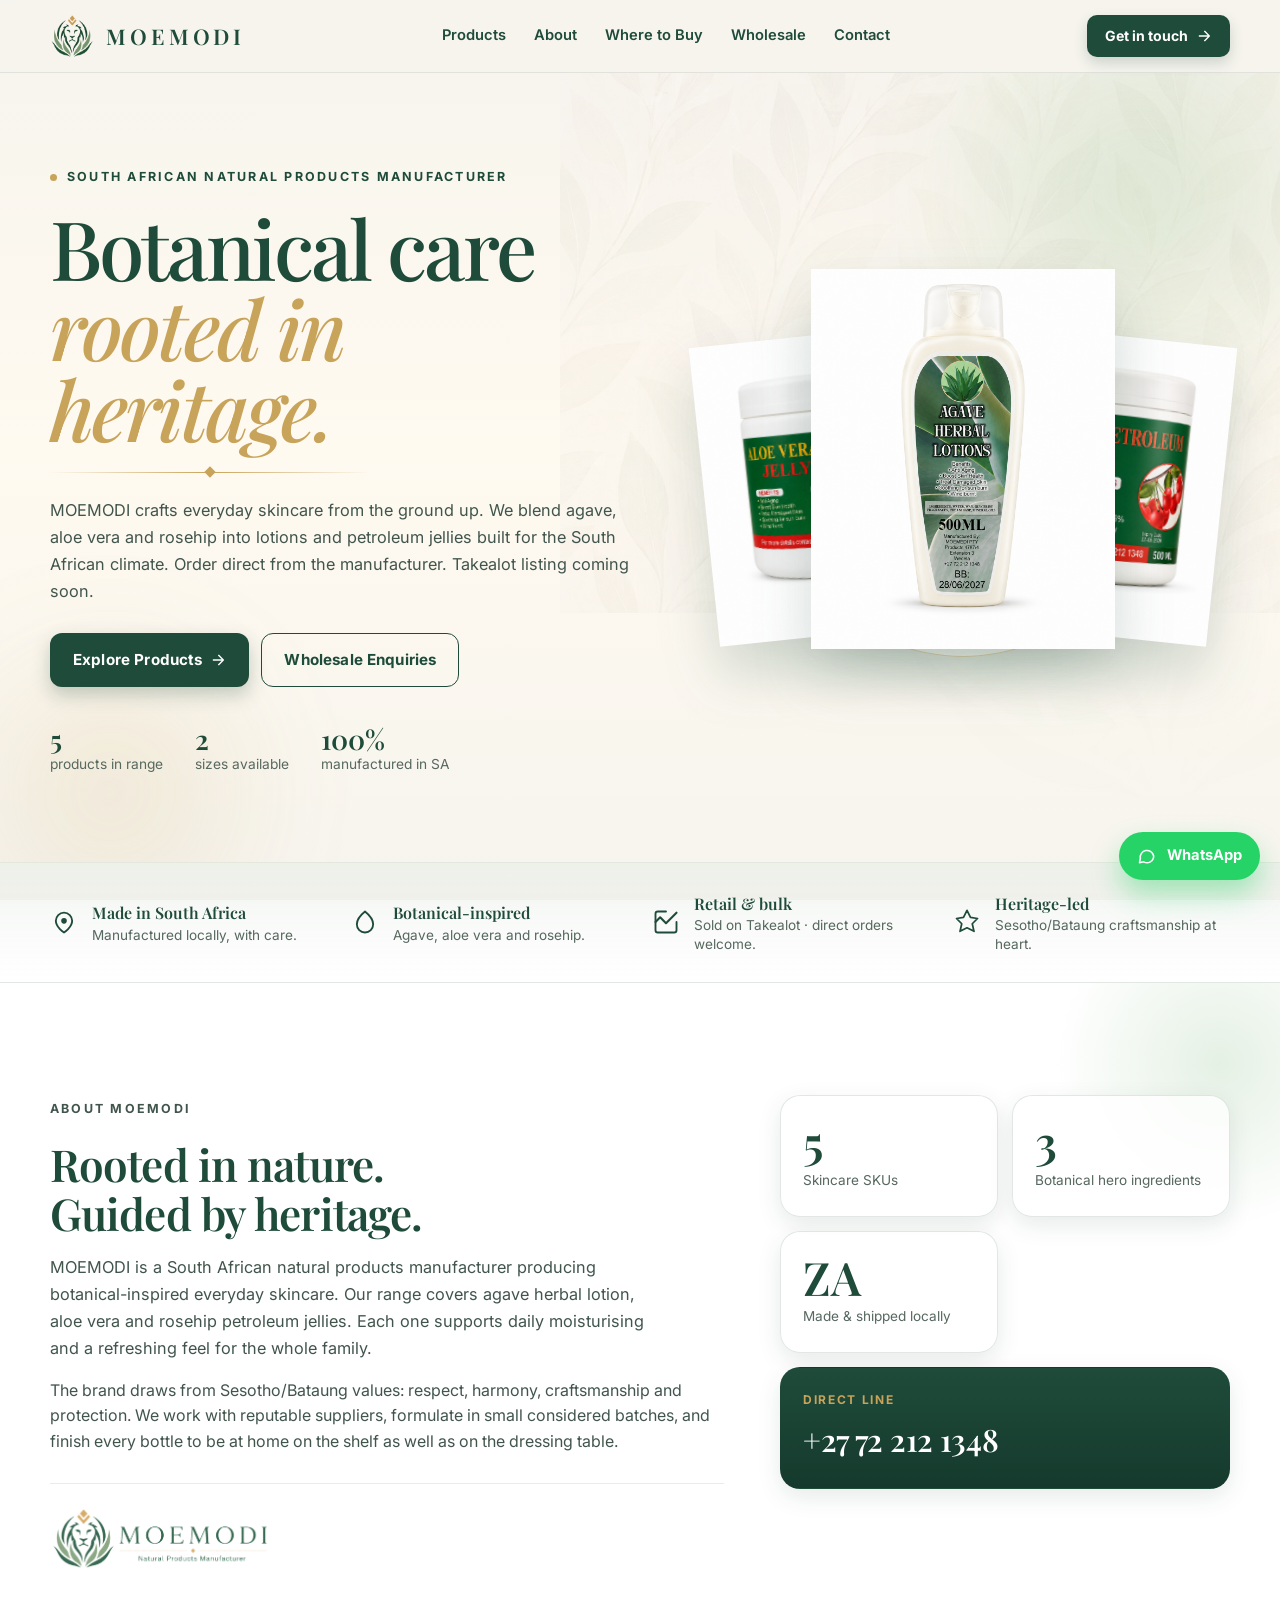
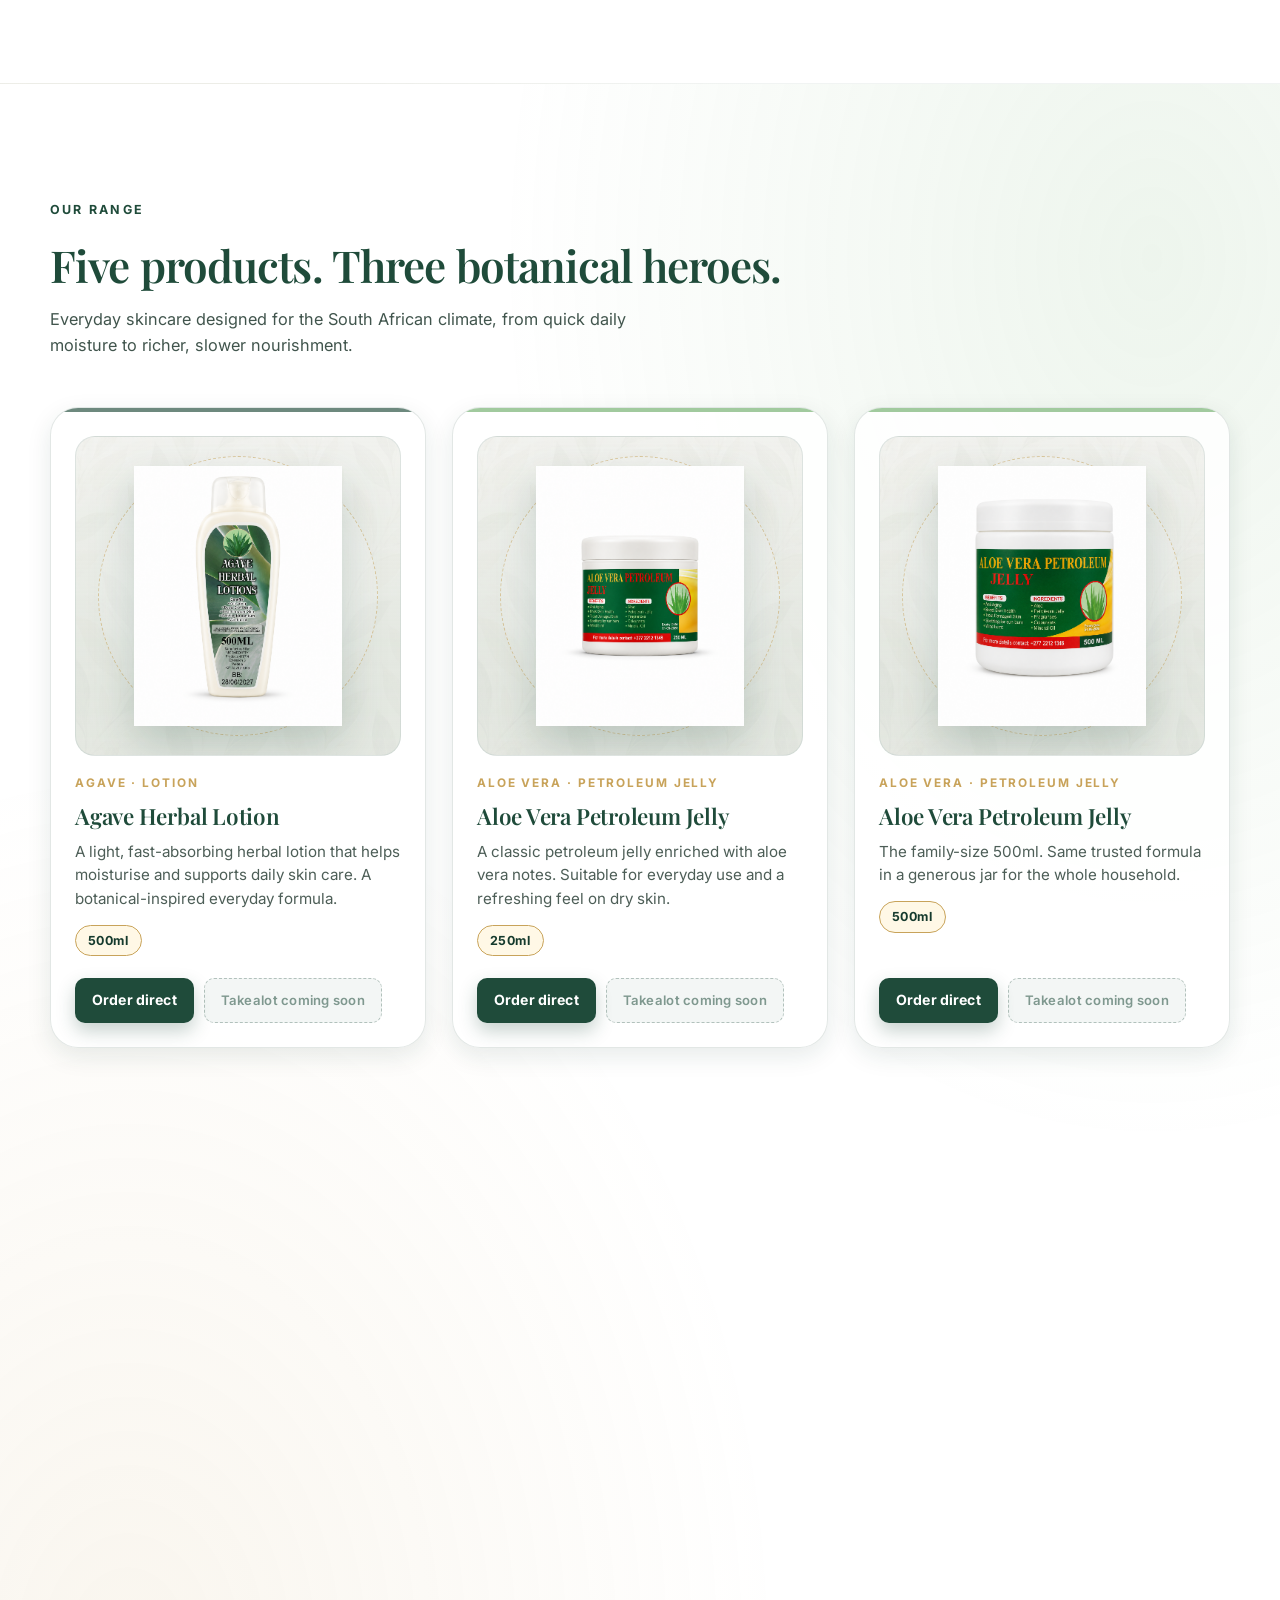
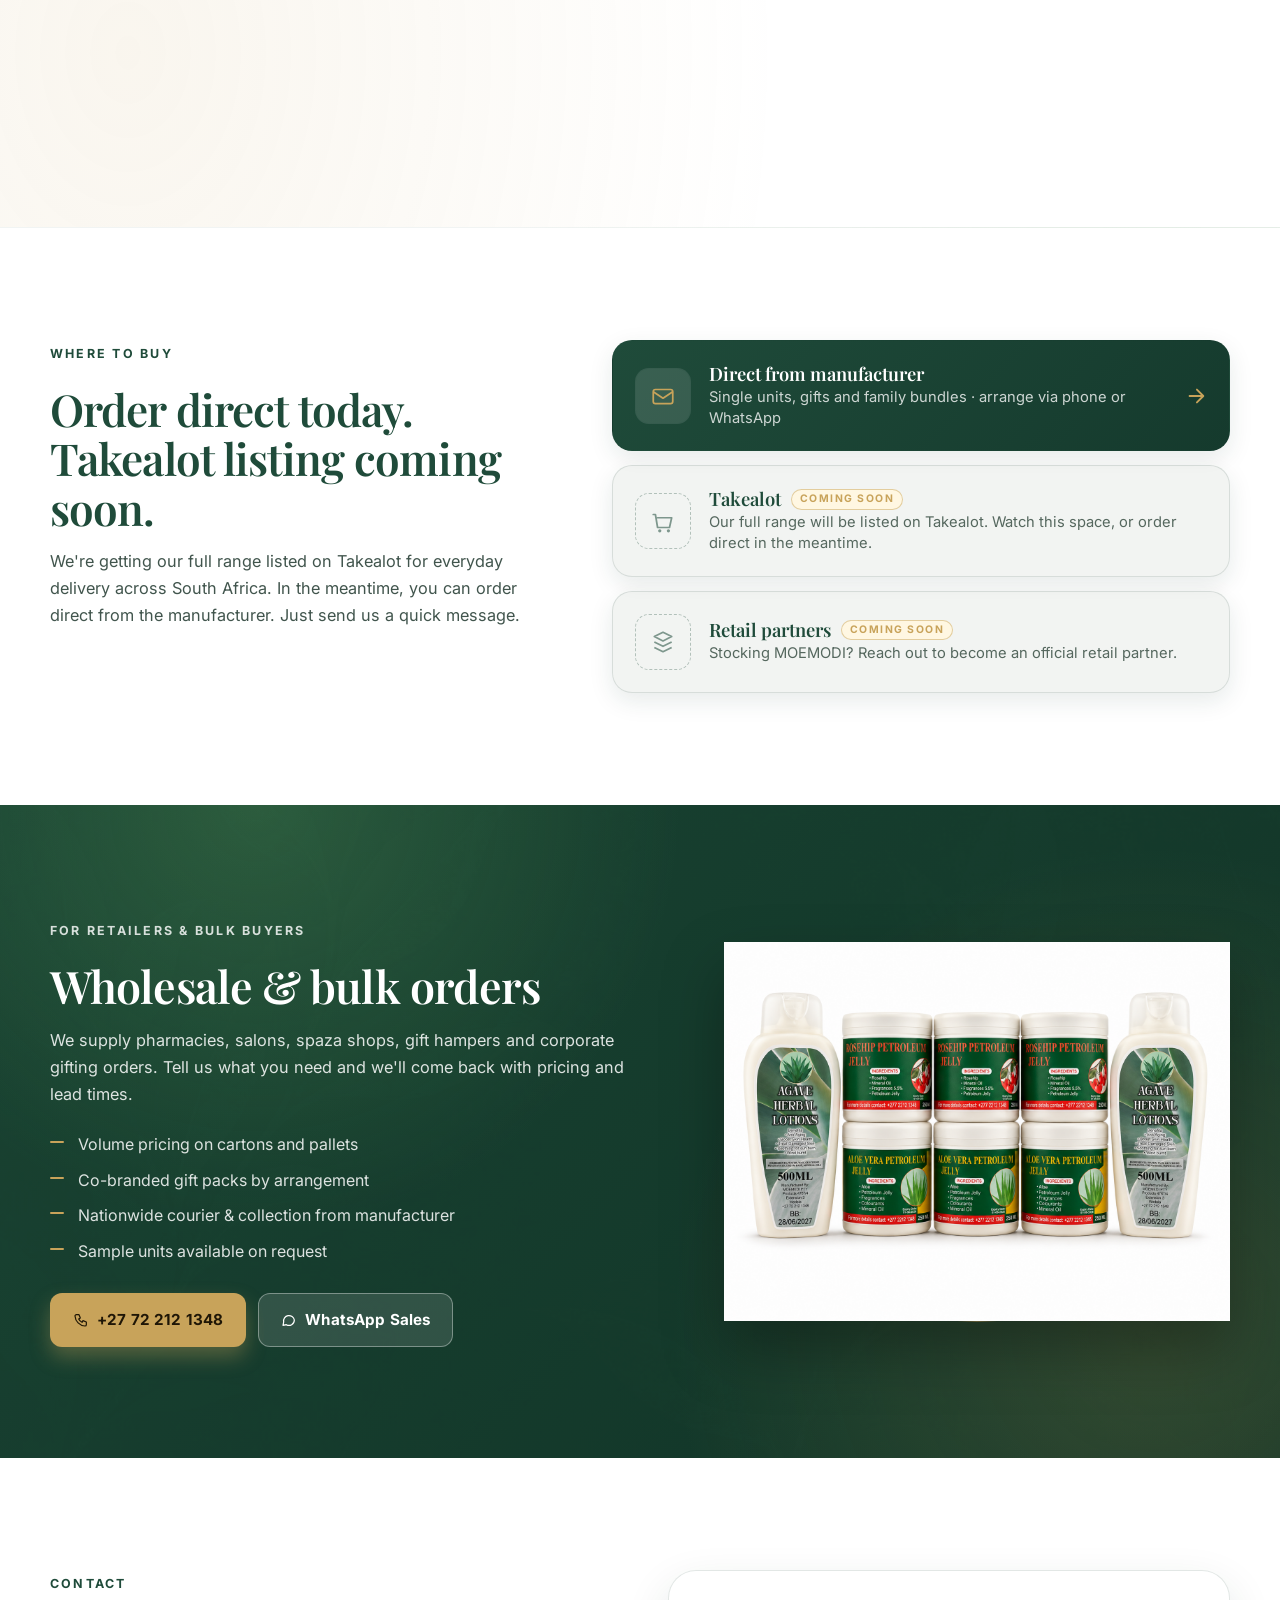
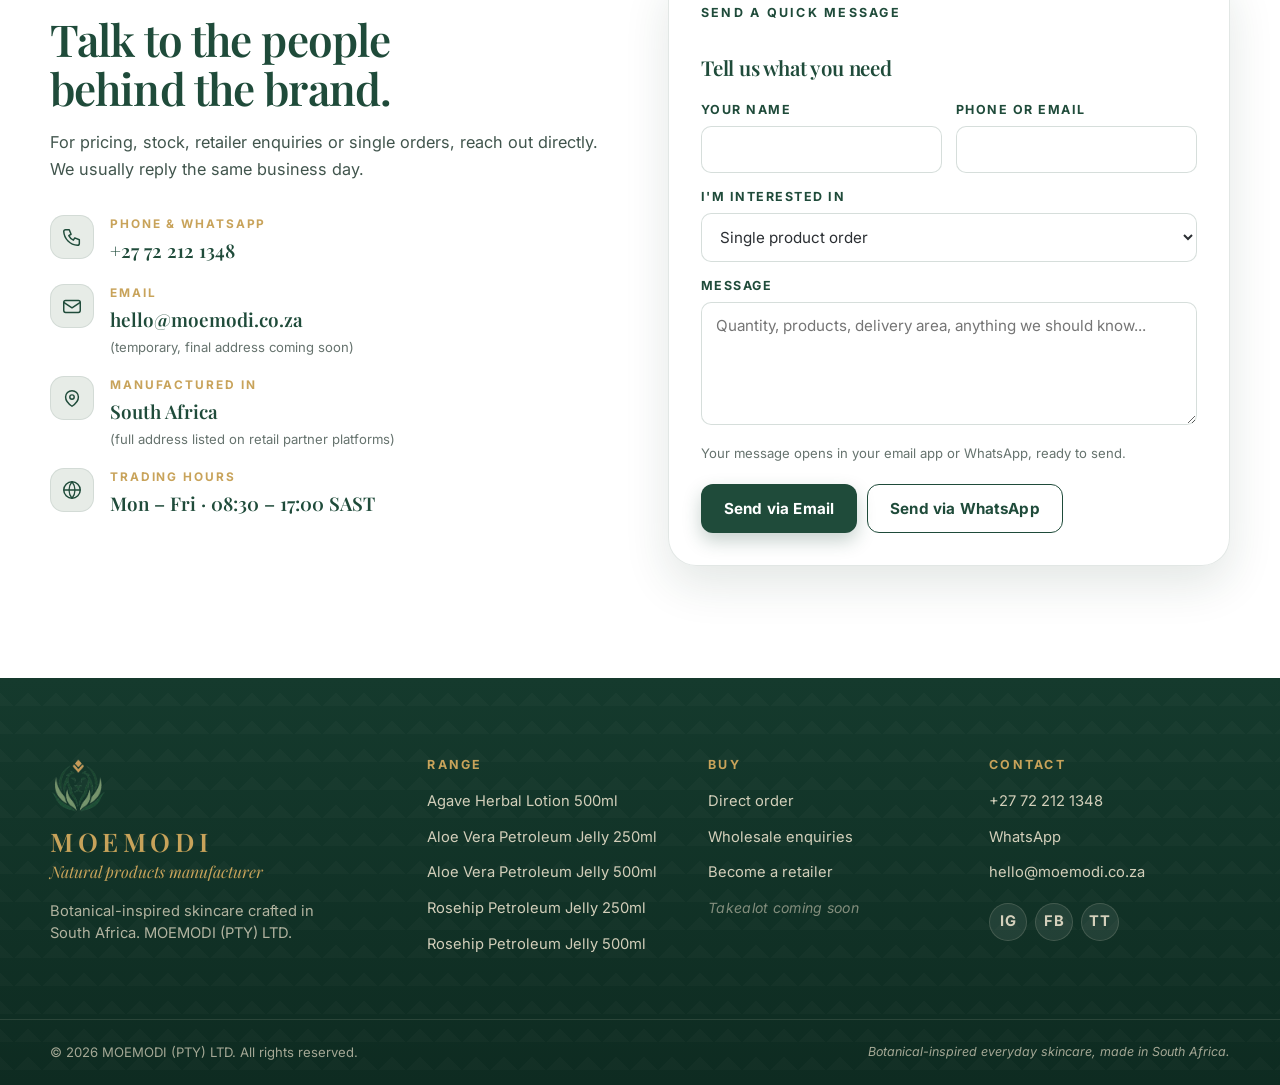
==== commit 8ef5e37d: "Clean copy: drop em dashes, internal disclaimer, dev phrasing; optimise textures Copy clean-up acros" ====
--- a/index.html
+++ b/index.html
@@ -4,21 +4,21 @@
   <meta charset="utf-8">
   <meta name="viewport" content="width=device-width, initial-scale=1, viewport-fit=cover">
   <meta name="theme-color" content="#1F4B3A">
-  <title>MOEMODI &mdash; Natural Skincare, Crafted in South Africa</title>
-  <meta name="description" content="MOEMODI is a South African natural products manufacturer. Discover our Agave Herbal Lotion, Aloe Vera Petroleum Jelly and Rosehip Petroleum Jelly &mdash; order direct from the manufacturer; Takealot listing coming soon.">
+  <title>MOEMODI | Natural Skincare, Crafted in South Africa</title>
+  <meta name="description" content="MOEMODI is a South African natural products manufacturer of Agave Herbal Lotion, Aloe Vera Petroleum Jelly and Rosehip Petroleum Jelly. Order direct from the manufacturer. Takealot listing coming soon.">
   <meta name="author" content="MOEMODI (PTY) LTD">
   <link rel="canonical" href="https://moemodi.co.za/">
 
   <!-- Open Graph / Twitter -->
   <meta property="og:type" content="website">
-  <meta property="og:title" content="MOEMODI &mdash; Natural Skincare, Crafted in South Africa">
-  <meta property="og:description" content="Agave Herbal Lotion, Aloe Vera Petroleum Jelly and Rosehip Petroleum Jelly. Order direct from the manufacturer; Takealot listing coming soon.">
+  <meta property="og:title" content="MOEMODI | Natural Skincare, Crafted in South Africa">
+  <meta property="og:description" content="Agave Herbal Lotion, Aloe Vera Petroleum Jelly and Rosehip Petroleum Jelly. Order direct from the manufacturer. Takealot listing coming soon.">
   <meta property="og:image" content="assets/images/products/product-group-hero.png">
   <meta property="og:url" content="https://moemodi.co.za/">
   <meta property="og:locale" content="en_ZA">
   <meta property="og:site_name" content="MOEMODI">
   <meta name="twitter:card" content="summary_large_image">
-  <meta name="twitter:title" content="MOEMODI &mdash; Natural Skincare, Crafted in South Africa">
+  <meta name="twitter:title" content="MOEMODI | Natural Skincare, Crafted in South Africa">
   <meta name="twitter:description" content="Botanical-inspired skincare manufactured in South Africa.">
   <meta name="twitter:image" content="assets/images/products/product-group-hero.png">
 
@@ -131,7 +131,7 @@
           </h1>
           <div class="ornament-line" aria-hidden="true"></div>
           <p class="lead">
-            MOEMODI crafts everyday skincare from the ground up &mdash; agave, aloe vera and rosehip blended into lotions and petroleum jellies that suit the South African climate. Order direct from the manufacturer; Takealot listing coming soon.
+            MOEMODI crafts everyday skincare from the ground up. We blend agave, aloe vera and rosehip into lotions and petroleum jellies built for the South African climate. Order direct from the manufacturer. Takealot listing coming soon.
           </p>
           <div class="cta-row">
             <a class="btn btn-primary" href="#products">
@@ -197,7 +197,7 @@
           <p class="eyebrow">About MOEMODI</p>
           <h2 id="about-title">Rooted in nature.<br>Guided by heritage.</h2>
           <p class="lead">
-            MOEMODI is a South African natural products manufacturer producing botanical-inspired everyday skincare. Our range &mdash; agave herbal lotion, aloe vera and rosehip petroleum jellies &mdash; supports daily moisturising and a refreshing feel for the whole family.
+            MOEMODI is a South African natural products manufacturer producing botanical-inspired everyday skincare. Our range covers agave herbal lotion, aloe vera and rosehip petroleum jellies. Each one supports daily moisturising and a refreshing feel for the whole family.
           </p>
           <p>
             The brand draws from Sesotho/Bataung values: respect, harmony, craftsmanship and protection. We work with reputable suppliers, formulate in small considered batches, and finish every bottle to be at home on the shelf as well as on the dressing table.
@@ -234,7 +234,7 @@
         <div class="section-head reveal">
           <p class="eyebrow">Our Range</p>
           <h2 id="products-title">Five products. Three botanical heroes.</h2>
-          <p class="lead">Everyday skincare designed for the South African climate &mdash; from quick daily moisture to richer, slower nourishment.</p>
+          <p class="lead">Everyday skincare designed for the South African climate, from quick daily moisture to richer, slower nourishment.</p>
         </div>
 
         <div class="product-grid">
@@ -254,7 +254,7 @@
               <div class="product-actions">
                 <a class="btn btn-primary btn-sm" href="#contact" aria-label="Order Agave Herbal Lotion 500ml direct">Order direct</a>
                 <span class="btn btn-disabled btn-sm" aria-disabled="true" title="Takealot link coming soon">
-                  Takealot &mdash; coming soon
+                  Takealot coming soon
                 </span>
               </div>
             </div>
@@ -268,14 +268,14 @@
             <div class="product-body">
               <p class="product-eyebrow">Aloe Vera &middot; Petroleum Jelly</p>
               <h3 class="product-name">Aloe Vera Petroleum Jelly</h3>
-              <p class="product-desc">A classic petroleum jelly enriched with aloe vera notes &mdash; suitable for everyday use and a refreshing feel on dry skin.</p>
+              <p class="product-desc">A classic petroleum jelly enriched with aloe vera notes. Suitable for everyday use and a refreshing feel on dry skin.</p>
               <div class="product-sizes" role="list" aria-label="Available sizes">
                 <span class="size-pill is-active" role="listitem">250ml</span>
               </div>
               <div class="product-actions">
                 <a class="btn btn-primary btn-sm" href="#contact" aria-label="Order Aloe Vera Petroleum Jelly 250ml direct">Order direct</a>
                 <span class="btn btn-disabled btn-sm" aria-disabled="true" title="Takealot link coming soon">
-                  Takealot &mdash; coming soon
+                  Takealot coming soon
                 </span>
               </div>
             </div>
@@ -289,14 +289,14 @@
             <div class="product-body">
               <p class="product-eyebrow">Aloe Vera &middot; Petroleum Jelly</p>
               <h3 class="product-name">Aloe Vera Petroleum Jelly</h3>
-              <p class="product-desc">The family-size 500ml &mdash; same trusted formula in a generous jar for the whole household.</p>
+              <p class="product-desc">The family-size 500ml. Same trusted formula in a generous jar for the whole household.</p>
               <div class="product-sizes" role="list" aria-label="Available sizes">
                 <span class="size-pill is-active" role="listitem">500ml</span>
               </div>
               <div class="product-actions">
                 <a class="btn btn-primary btn-sm" href="#contact" aria-label="Order Aloe Vera Petroleum Jelly 500ml direct">Order direct</a>
                 <span class="btn btn-disabled btn-sm" aria-disabled="true" title="Takealot link coming soon">
-                  Takealot &mdash; coming soon
+                  Takealot coming soon
                 </span>
               </div>
             </div>
@@ -310,14 +310,14 @@
             <div class="product-body">
               <p class="product-eyebrow">Rosehip &middot; Petroleum Jelly</p>
               <h3 class="product-name">Rosehip Petroleum Jelly</h3>
-              <p class="product-desc">A rosehip-inspired petroleum jelly &mdash; warm botanical character with rich, slow-melting comfort for daily skincare.</p>
+              <p class="product-desc">A rosehip-inspired petroleum jelly with warm botanical character and rich, slow-melting comfort for daily skincare.</p>
               <div class="product-sizes" role="list" aria-label="Available sizes">
                 <span class="size-pill is-active" role="listitem">250ml</span>
               </div>
               <div class="product-actions">
                 <a class="btn btn-primary btn-sm" href="#contact" aria-label="Order Rosehip Petroleum Jelly 250ml direct">Order direct</a>
                 <span class="btn btn-disabled btn-sm" aria-disabled="true" title="Takealot link coming soon">
-                  Takealot &mdash; coming soon
+                  Takealot coming soon
                 </span>
               </div>
             </div>
@@ -331,14 +331,14 @@
             <div class="product-body">
               <p class="product-eyebrow">Rosehip &middot; Petroleum Jelly</p>
               <h3 class="product-name">Rosehip Petroleum Jelly</h3>
-              <p class="product-desc">The 500ml family size of our rosehip-inspired petroleum jelly &mdash; ideal for everyday use across the whole family.</p>
+              <p class="product-desc">The 500ml family size of our rosehip-inspired petroleum jelly. Ideal for everyday use across the whole family.</p>
               <div class="product-sizes" role="list" aria-label="Available sizes">
                 <span class="size-pill is-active" role="listitem">500ml</span>
               </div>
               <div class="product-actions">
                 <a class="btn btn-primary btn-sm" href="#contact" aria-label="Order Rosehip Petroleum Jelly 500ml direct">Order direct</a>
                 <span class="btn btn-disabled btn-sm" aria-disabled="true" title="Takealot link coming soon">
-                  Takealot &mdash; coming soon
+                  Takealot coming soon
                 </span>
               </div>
             </div>
@@ -353,8 +353,8 @@
       <div class="container buy-grid">
         <div class="buy-copy reveal">
           <p class="eyebrow">Where to buy</p>
-          <h2 id="buy-title">Order direct today.<br>Takealot listing &mdash; coming soon.</h2>
-          <p class="lead">We're getting our full range listed on Takealot for everyday delivery across South Africa. In the meantime, you can order direct from the manufacturer &mdash; just send us a quick message.</p>
+          <h2 id="buy-title">Order direct today.<br>Takealot listing coming soon.</h2>
+          <p class="lead">We're getting our full range listed on Takealot for everyday delivery across South Africa. In the meantime, you can order direct from the manufacturer. Just send us a quick message.</p>
         </div>
 
         <div class="retailer-list reveal">
@@ -375,7 +375,7 @@
             </div>
             <div class="retailer-meta">
               <strong>Takealot <em class="badge-soft">Coming soon</em></strong>
-              <span>Our full range will be listed on Takealot. Watch this space &mdash; or order direct in the meantime.</span>
+              <span>Our full range will be listed on Takealot. Watch this space, or order direct in the meantime.</span>
             </div>
           </div>
 
@@ -432,7 +432,7 @@
         <div class="contact-copy reveal">
           <p class="eyebrow">Contact</p>
           <h2 id="contact-title">Talk to the people<br>behind the brand.</h2>
-          <p class="lead">For pricing, stock, retailer enquiries or single orders, reach out directly &mdash; we usually reply the same business day.</p>
+          <p class="lead">For pricing, stock, retailer enquiries or single orders, reach out directly. We usually reply the same business day.</p>
 
           <ul class="contact-list">
             <li>
@@ -451,7 +451,7 @@
               <div>
                 <span class="contact-label">Email</span>
                 <a href="mailto:hello@moemodi.co.za" class="contact-value">hello@moemodi.co.za</a>
-                <span class="contact-note">(temporary &mdash; final address coming soon)</span>
+                <span class="contact-note">(temporary, final address coming soon)</span>
               </div>
             </li>
             <li>
@@ -507,7 +507,7 @@
             <textarea name="message" rows="5" placeholder="Quantity, products, delivery area, anything we should know..." required></textarea>
           </label>
 
-          <p class="form-note">No backend required &mdash; this opens your email or WhatsApp with the details ready to send.</p>
+          <p class="form-note">Your message opens in your email app or WhatsApp, ready to send.</p>
 
           <div class="form-actions">
             <button type="submit" class="btn btn-primary">Send via Email</button>
@@ -546,7 +546,7 @@
           <li><a href="#contact">Direct order</a></li>
           <li><a href="#wholesale">Wholesale enquiries</a></li>
           <li><a href="#wholesale">Become a retailer</a></li>
-          <li><span class="footer-soft">Takealot &mdash; coming soon</span></li>
+          <li><span class="footer-soft">Takealot coming soon</span></li>
         </ul>
       </div>
 
@@ -568,7 +568,7 @@
     <div class="footer-bottom">
       <div class="container footer-bottom-inner">
         <span>&copy; <span id="year">2026</span> MOEMODI (PTY) LTD. All rights reserved.</span>
-        <span class="footer-fineprint">Customer-facing copy avoids unverified medical claims. MOEMODI products support daily skin care and a refreshing feel; they do not treat medical conditions.</span>
+        <span class="footer-fineprint">Botanical-inspired everyday skincare, made in South Africa.</span>
       </div>
     </div>
   </footer>
--- a/assets/css/styles.css
+++ b/assets/css/styles.css
@@ -410,6 +410,20 @@
   position: relative;
   overflow: hidden;
   padding: clamp(56px, 7vw, 110px) 0 clamp(48px, 7vw, 90px);
+  isolation: isolate;
+}
+.hero::before {
+  content: "";
+  position: absolute;
+  inset: 0;
+  z-index: 0;
+  background-image: url("../images/backgrounds/botanical-2.jpg");
+  background-size: 720px auto;
+  background-position: top right;
+  background-repeat: no-repeat;
+  opacity: 0.35;
+  mix-blend-mode: multiply;
+  pointer-events: none;
 }
 .hero-grid {
   position: relative;
@@ -687,30 +701,65 @@
 
 .product-media {
   position: relative;
-  background: linear-gradient(180deg, var(--mm-sage-mist), rgba(231, 236, 231, 0.2));
   border-radius: var(--r-lg);
-  height: 280px;
+  height: 320px;
   display: grid;
   place-items: center;
   overflow: hidden;
-  border: 1px solid rgba(31, 75, 58, 0.08);
-}
+  border: 1px solid rgba(31, 75, 58, 0.10);
+  isolation: isolate;
+  /* Layered: tinted gradient on top, botanical texture below, sage-mist base */
+  background:
+    linear-gradient(180deg, rgba(255, 255, 255, 0.55), rgba(231, 236, 231, 0.35) 65%, rgba(231, 236, 231, 0.55)),
+    var(--mm-sage-mist);
+}
+
+/* Botanical texture layer — varied per accent type */
+.product-media::before {
+  content: "";
+  position: absolute;
+  inset: 0;
+  z-index: 0;
+  background-image: url("../images/backgrounds/botanical-2.jpg");
+  background-size: cover;
+  background-position: center;
+  opacity: 0.30;
+  mix-blend-mode: multiply;
+  pointer-events: none;
+}
+.product-card[data-accent="rose"] .product-media::before {
+  background-image: url("../images/backgrounds/botanical-3.jpg");
+  opacity: 0.38;
+}
+.product-card[data-accent="green"] .product-media::before {
+  background-image: url("../images/backgrounds/botanical-2.jpg");
+  opacity: 0.28;
+}
+
+/* Soft circular spotlight that actually frames the bottle */
 .product-media::after {
   content: "";
   position: absolute;
-  width: 220px; height: 220px;
-  border: 1px dashed rgba(200, 163, 90, 0.40);
+  width: 280px; height: 280px;
   border-radius: 50%;
+  background: radial-gradient(circle at 50% 45%,
+    rgba(255, 255, 255, 0.85) 0%,
+    rgba(255, 255, 255, 0.55) 40%,
+    rgba(255, 255, 255, 0.10) 70%,
+    transparent 78%);
+  border: 1px dashed rgba(200, 163, 90, 0.55);
+  z-index: 1;
   pointer-events: none;
 }
+
 .product-media img {
   position: relative;
-  max-height: 240px;
+  max-height: 260px;
   width: auto;
   object-fit: contain;
-  filter: drop-shadow(0 22px 22px rgba(31, 75, 58, 0.18));
+  filter: drop-shadow(0 18px 22px rgba(31, 75, 58, 0.22));
   transition: transform .4s var(--ease-out);
-  z-index: 1;
+  z-index: 2;
 }
 .product-card:hover .product-media img { transform: translateY(-6px) scale(1.04); }
 
@@ -874,7 +923,7 @@
   inset: 0;
   z-index: -1;
   background:
-    radial-gradient(circle at 20% 0%, rgba(111, 174, 107, 0.25), transparent 35%),
+    radial-gradient(circle at 20% 0%, rgba(111, 174, 107, 0.28), transparent 35%),
     radial-gradient(circle at 90% 80%, rgba(200, 163, 90, 0.22), transparent 38%),
     linear-gradient(135deg, var(--mm-botanical-green), var(--mm-deep-forest));
 }
@@ -882,11 +931,11 @@
   content: "";
   position: absolute;
   inset: 0;
-  background-image:
-    linear-gradient(45deg, rgba(255, 255, 255, 0.025) 25%, transparent 25%),
-    linear-gradient(-45deg, rgba(255, 255, 255, 0.025) 25%, transparent 25%);
-  background-size: 28px 28px;
-  background-position: 0 0, 14px 14px;
+  background-image: url("../images/backgrounds/botanical-4.jpg");
+  background-size: cover;
+  background-position: center;
+  opacity: 0.22;
+  mix-blend-mode: soft-light;
   pointer-events: none;
   z-index: -1;
 }
@@ -1290,8 +1339,9 @@
   .product-actions { gap: 8px; }
   .product-actions .btn { width: 100%; }
 
-  .product-media { height: 240px; }
-  .product-media img { max-height: 200px; }
+  .product-media { height: 280px; }
+  .product-media::after { width: 240px; height: 240px; }
+  .product-media img { max-height: 220px; }
 
   .retailer-card { padding: 18px; gap: 14px; }
   .retailer-icon { width: 48px; height: 48px; }
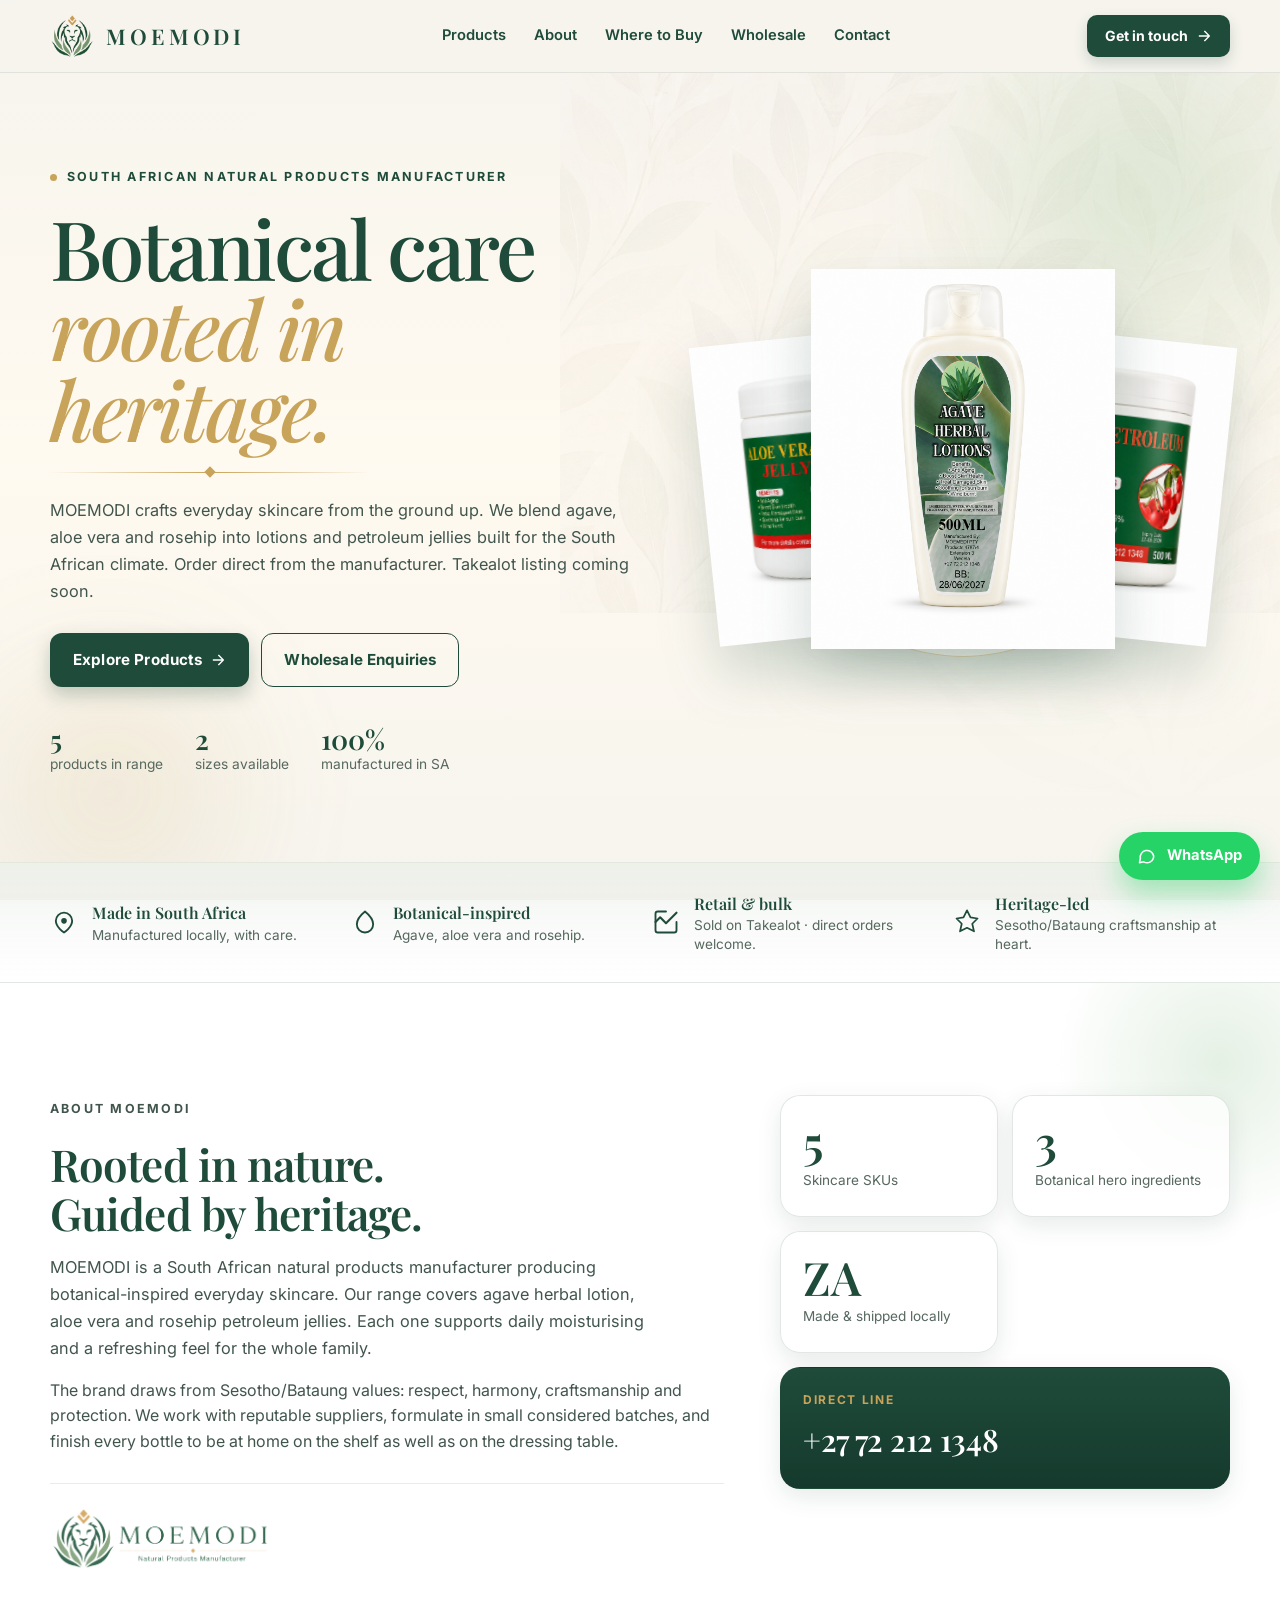
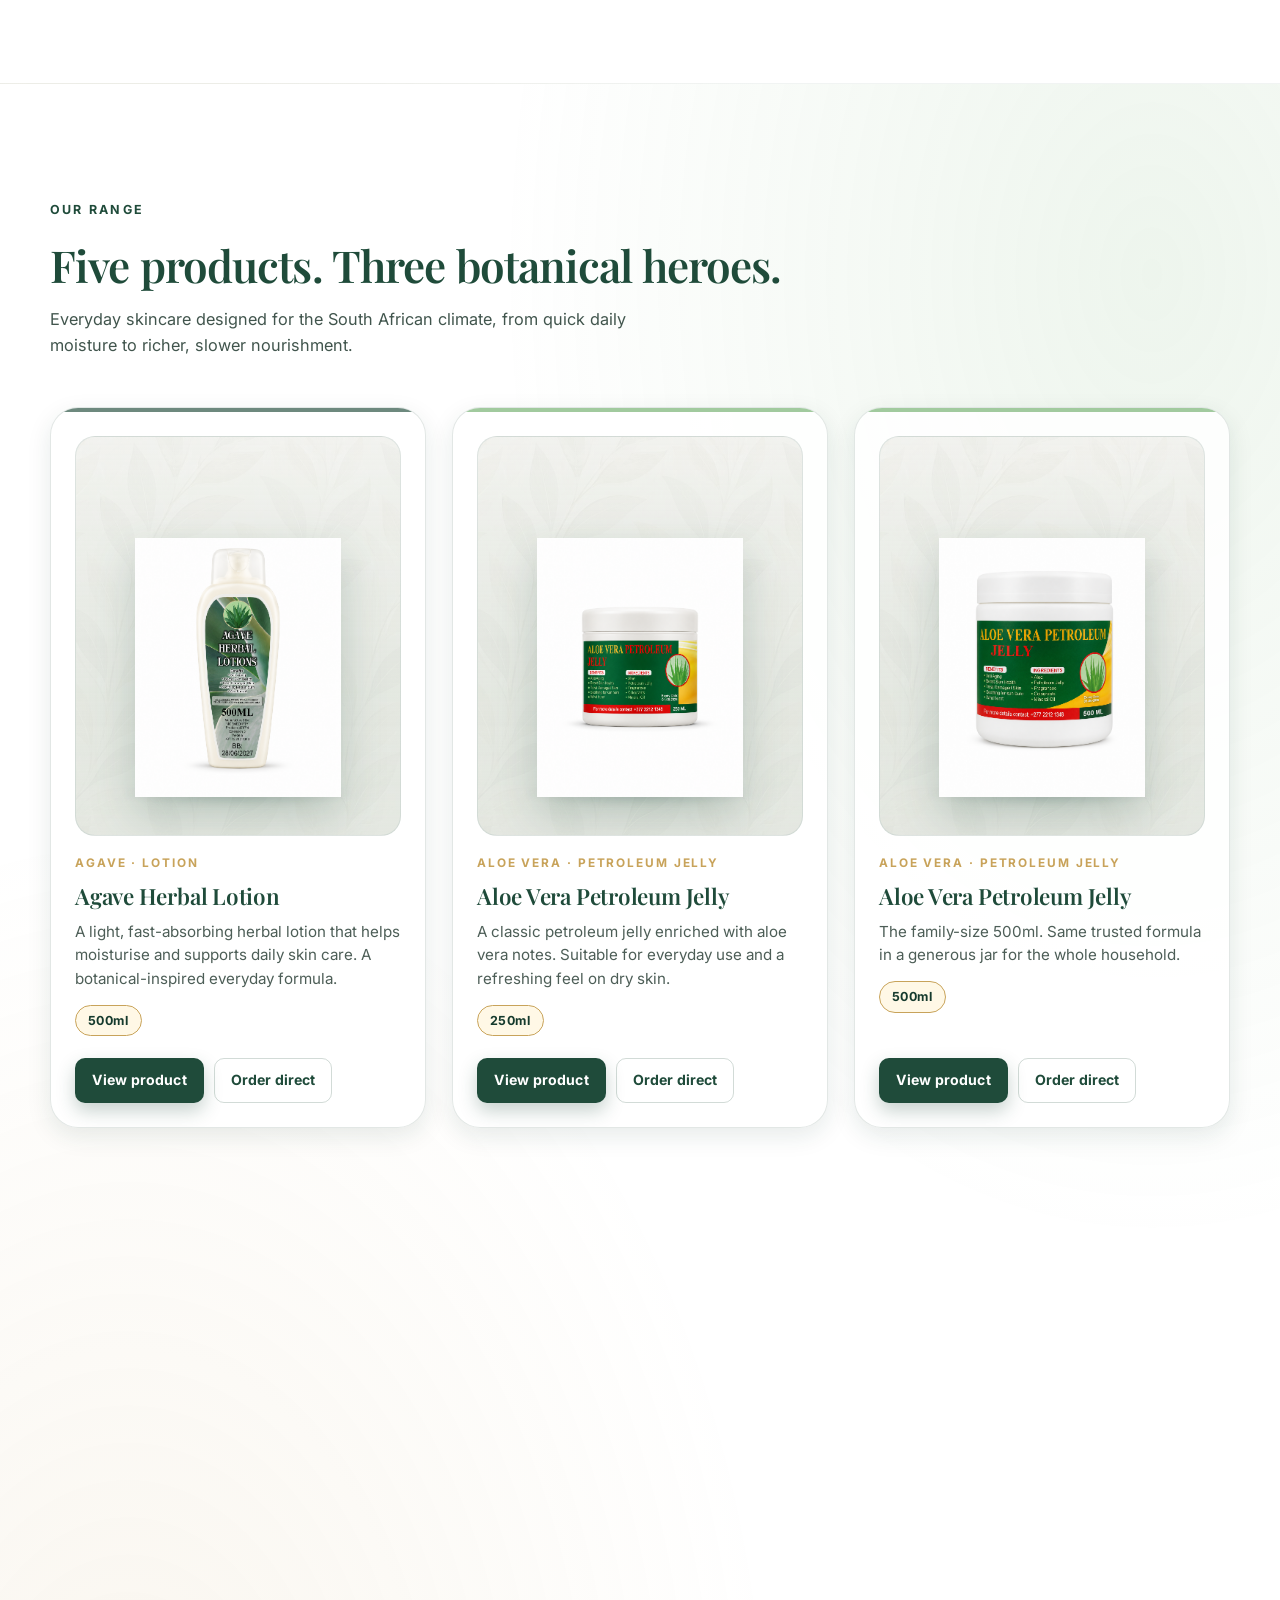
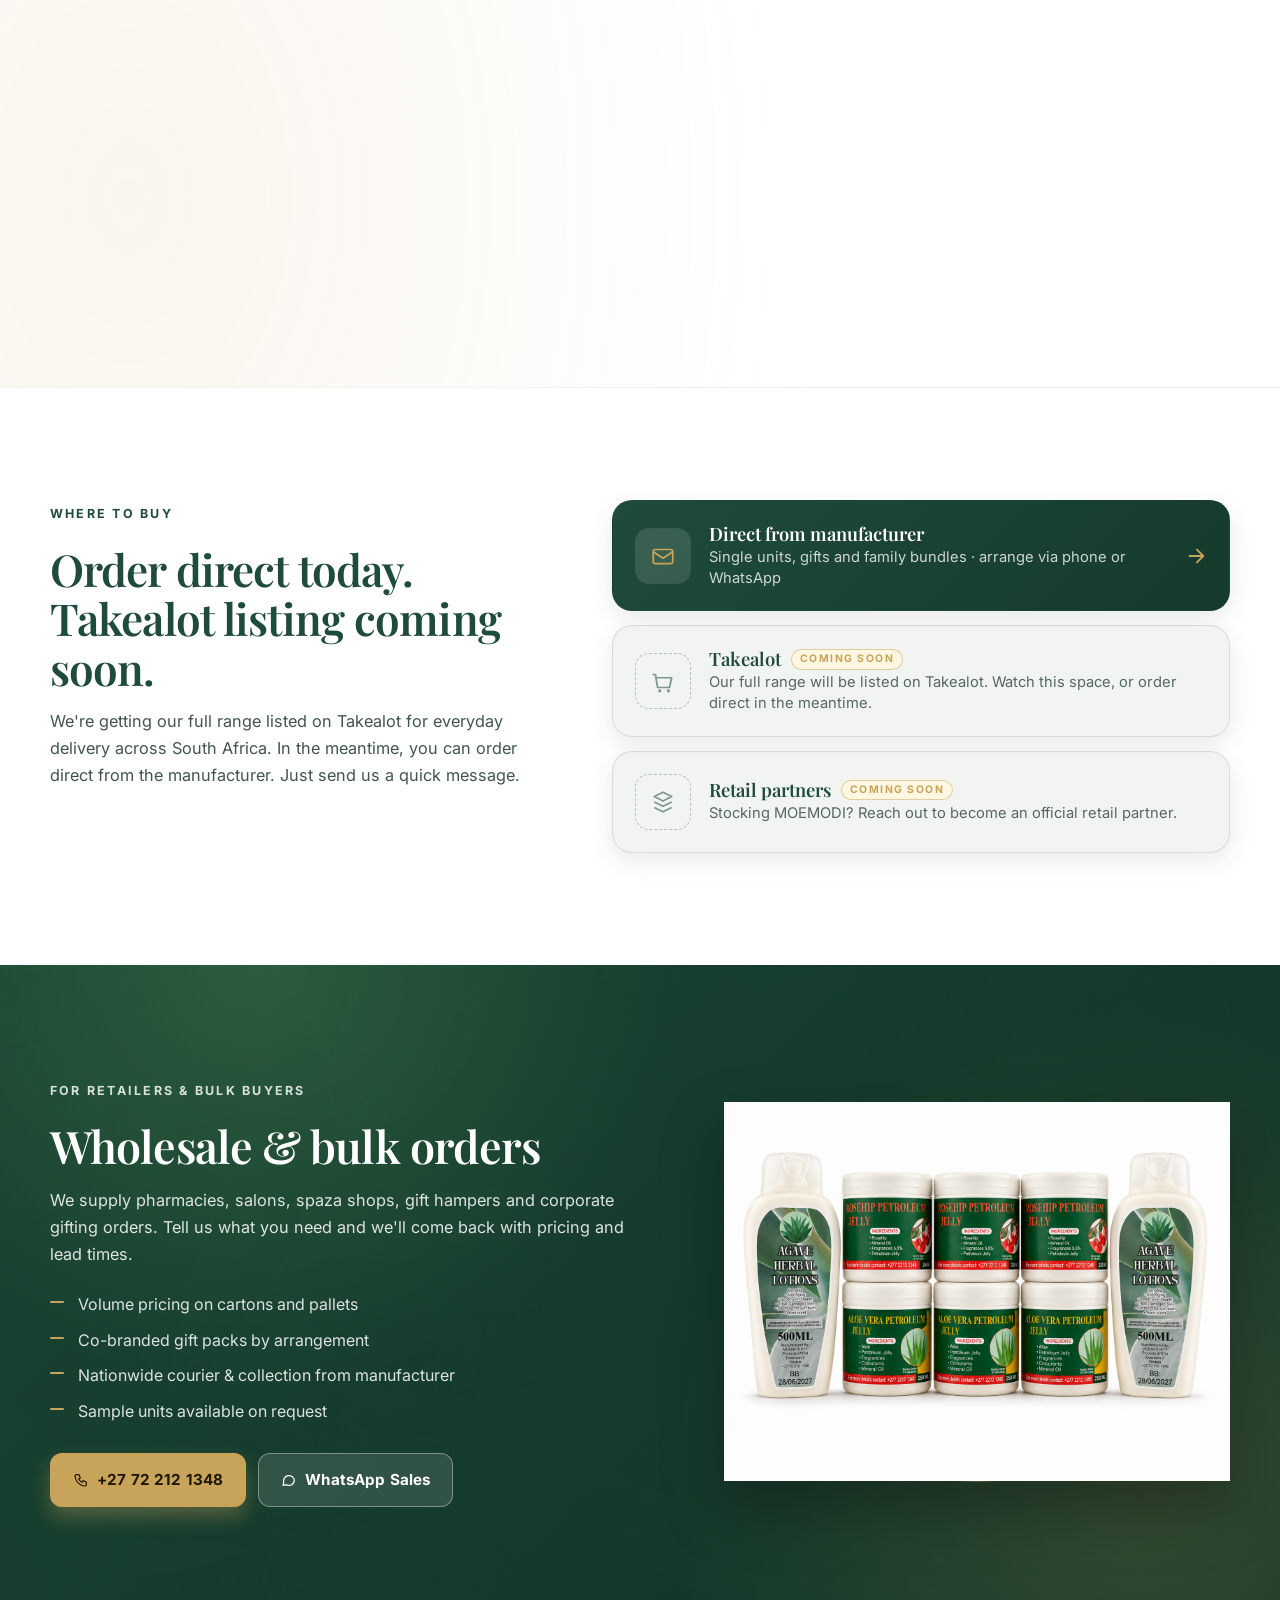
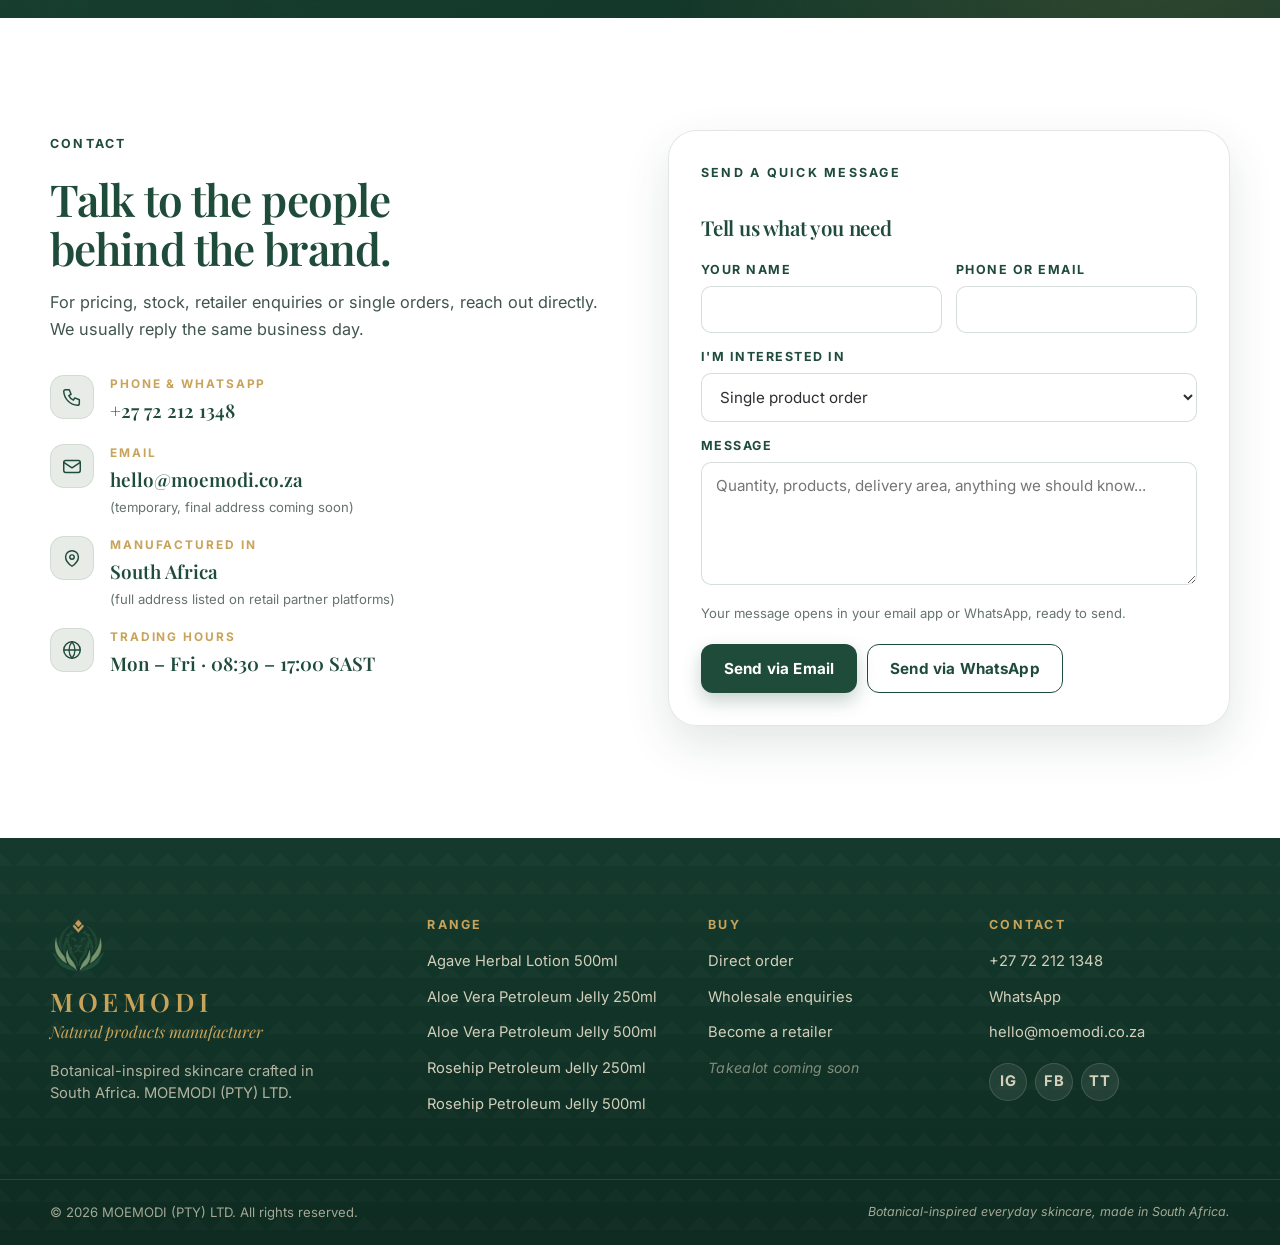
==== commit ac9f0be2: "Product detail pages, redesigned card frame, hover CTAs Card frame: drop the dashed circle entirely." ====
--- a/index.html
+++ b/index.html
@@ -241,105 +241,130 @@
 
           <!-- Product 1: Agave -->
           <article class="product-card reveal" data-accent="green">
-            <div class="product-media">
+            <a class="product-media" href="products/agave-herbal-lotion.html" aria-label="View Agave Herbal Lotion details">
               <img src="assets/images/products/agave-500ml.png" alt="Agave Herbal Lotion 500ml bottle" loading="lazy">
-            </div>
+              <div class="product-overlay">
+                <span class="product-overlay-hint">Discover the formula</span>
+                <span class="product-overlay-cta">
+                  See more about this product
+                  <svg viewBox="0 0 24 24" aria-hidden="true"><path d="M5 12h14M13 5l7 7-7 7" fill="none" stroke="currentColor" stroke-width="2" stroke-linecap="round" stroke-linejoin="round"/></svg>
+                </span>
+              </div>
+            </a>
             <div class="product-body">
               <p class="product-eyebrow">Agave &middot; Lotion</p>
-              <h3 class="product-name">Agave Herbal Lotion</h3>
+              <h3 class="product-name"><a href="products/agave-herbal-lotion.html">Agave Herbal Lotion</a></h3>
               <p class="product-desc">A light, fast-absorbing herbal lotion that helps moisturise and supports daily skin care. A botanical-inspired everyday formula.</p>
               <div class="product-sizes" role="list" aria-label="Available sizes">
                 <span class="size-pill is-active" role="listitem">500ml</span>
               </div>
               <div class="product-actions">
-                <a class="btn btn-primary btn-sm" href="#contact" aria-label="Order Agave Herbal Lotion 500ml direct">Order direct</a>
-                <span class="btn btn-disabled btn-sm" aria-disabled="true" title="Takealot link coming soon">
-                  Takealot coming soon
-                </span>
+                <a class="btn btn-primary btn-sm" href="products/agave-herbal-lotion.html">View product</a>
+                <a class="btn btn-ghost btn-sm" href="#contact">Order direct</a>
               </div>
             </div>
           </article>
 
           <!-- Product 2: Aloe Vera 250ml -->
           <article class="product-card reveal" data-accent="aloe">
-            <div class="product-media">
+            <a class="product-media" href="products/aloe-vera-petroleum-jelly.html#size-250ml" aria-label="View Aloe Vera Petroleum Jelly details">
               <img src="assets/images/products/aloe-vera-250ml.png" alt="Aloe Vera Petroleum Jelly 250ml jar" loading="lazy">
-            </div>
+              <div class="product-overlay">
+                <span class="product-overlay-hint">Discover the formula</span>
+                <span class="product-overlay-cta">
+                  See more about this product
+                  <svg viewBox="0 0 24 24" aria-hidden="true"><path d="M5 12h14M13 5l7 7-7 7" fill="none" stroke="currentColor" stroke-width="2" stroke-linecap="round" stroke-linejoin="round"/></svg>
+                </span>
+              </div>
+            </a>
             <div class="product-body">
               <p class="product-eyebrow">Aloe Vera &middot; Petroleum Jelly</p>
-              <h3 class="product-name">Aloe Vera Petroleum Jelly</h3>
+              <h3 class="product-name"><a href="products/aloe-vera-petroleum-jelly.html#size-250ml">Aloe Vera Petroleum Jelly</a></h3>
               <p class="product-desc">A classic petroleum jelly enriched with aloe vera notes. Suitable for everyday use and a refreshing feel on dry skin.</p>
               <div class="product-sizes" role="list" aria-label="Available sizes">
                 <span class="size-pill is-active" role="listitem">250ml</span>
               </div>
               <div class="product-actions">
-                <a class="btn btn-primary btn-sm" href="#contact" aria-label="Order Aloe Vera Petroleum Jelly 250ml direct">Order direct</a>
-                <span class="btn btn-disabled btn-sm" aria-disabled="true" title="Takealot link coming soon">
-                  Takealot coming soon
-                </span>
+                <a class="btn btn-primary btn-sm" href="products/aloe-vera-petroleum-jelly.html#size-250ml">View product</a>
+                <a class="btn btn-ghost btn-sm" href="#contact">Order direct</a>
               </div>
             </div>
           </article>
 
           <!-- Product 3: Aloe Vera 500ml -->
           <article class="product-card reveal" data-accent="aloe">
-            <div class="product-media">
+            <a class="product-media" href="products/aloe-vera-petroleum-jelly.html#size-500ml" aria-label="View Aloe Vera Petroleum Jelly details">
               <img src="assets/images/products/aloe-vera-500ml.png" alt="Aloe Vera Petroleum Jelly 500ml jar" loading="lazy">
-            </div>
+              <div class="product-overlay">
+                <span class="product-overlay-hint">Discover the formula</span>
+                <span class="product-overlay-cta">
+                  See more about this product
+                  <svg viewBox="0 0 24 24" aria-hidden="true"><path d="M5 12h14M13 5l7 7-7 7" fill="none" stroke="currentColor" stroke-width="2" stroke-linecap="round" stroke-linejoin="round"/></svg>
+                </span>
+              </div>
+            </a>
             <div class="product-body">
               <p class="product-eyebrow">Aloe Vera &middot; Petroleum Jelly</p>
-              <h3 class="product-name">Aloe Vera Petroleum Jelly</h3>
+              <h3 class="product-name"><a href="products/aloe-vera-petroleum-jelly.html#size-500ml">Aloe Vera Petroleum Jelly</a></h3>
               <p class="product-desc">The family-size 500ml. Same trusted formula in a generous jar for the whole household.</p>
               <div class="product-sizes" role="list" aria-label="Available sizes">
                 <span class="size-pill is-active" role="listitem">500ml</span>
               </div>
               <div class="product-actions">
-                <a class="btn btn-primary btn-sm" href="#contact" aria-label="Order Aloe Vera Petroleum Jelly 500ml direct">Order direct</a>
-                <span class="btn btn-disabled btn-sm" aria-disabled="true" title="Takealot link coming soon">
-                  Takealot coming soon
-                </span>
+                <a class="btn btn-primary btn-sm" href="products/aloe-vera-petroleum-jelly.html#size-500ml">View product</a>
+                <a class="btn btn-ghost btn-sm" href="#contact">Order direct</a>
               </div>
             </div>
           </article>
 
           <!-- Product 4: Rosehip 250ml -->
           <article class="product-card reveal" data-accent="rose">
-            <div class="product-media">
+            <a class="product-media" href="products/rosehip-petroleum-jelly.html#size-250ml" aria-label="View Rosehip Petroleum Jelly details">
               <img src="assets/images/products/rosehip-250ml.png" alt="Rosehip Petroleum Jelly 250ml jar" loading="lazy">
-            </div>
+              <div class="product-overlay">
+                <span class="product-overlay-hint">Discover the formula</span>
+                <span class="product-overlay-cta">
+                  See more about this product
+                  <svg viewBox="0 0 24 24" aria-hidden="true"><path d="M5 12h14M13 5l7 7-7 7" fill="none" stroke="currentColor" stroke-width="2" stroke-linecap="round" stroke-linejoin="round"/></svg>
+                </span>
+              </div>
+            </a>
             <div class="product-body">
               <p class="product-eyebrow">Rosehip &middot; Petroleum Jelly</p>
-              <h3 class="product-name">Rosehip Petroleum Jelly</h3>
+              <h3 class="product-name"><a href="products/rosehip-petroleum-jelly.html#size-250ml">Rosehip Petroleum Jelly</a></h3>
               <p class="product-desc">A rosehip-inspired petroleum jelly with warm botanical character and rich, slow-melting comfort for daily skincare.</p>
               <div class="product-sizes" role="list" aria-label="Available sizes">
                 <span class="size-pill is-active" role="listitem">250ml</span>
               </div>
               <div class="product-actions">
-                <a class="btn btn-primary btn-sm" href="#contact" aria-label="Order Rosehip Petroleum Jelly 250ml direct">Order direct</a>
-                <span class="btn btn-disabled btn-sm" aria-disabled="true" title="Takealot link coming soon">
-                  Takealot coming soon
-                </span>
+                <a class="btn btn-primary btn-sm" href="products/rosehip-petroleum-jelly.html#size-250ml">View product</a>
+                <a class="btn btn-ghost btn-sm" href="#contact">Order direct</a>
               </div>
             </div>
           </article>
 
           <!-- Product 5: Rosehip 500ml -->
           <article class="product-card reveal" data-accent="rose">
-            <div class="product-media">
+            <a class="product-media" href="products/rosehip-petroleum-jelly.html#size-500ml" aria-label="View Rosehip Petroleum Jelly details">
               <img src="assets/images/products/rosehip-500ml.png" alt="Rosehip Petroleum Jelly 500ml jar" loading="lazy">
-            </div>
+              <div class="product-overlay">
+                <span class="product-overlay-hint">Discover the formula</span>
+                <span class="product-overlay-cta">
+                  See more about this product
+                  <svg viewBox="0 0 24 24" aria-hidden="true"><path d="M5 12h14M13 5l7 7-7 7" fill="none" stroke="currentColor" stroke-width="2" stroke-linecap="round" stroke-linejoin="round"/></svg>
+                </span>
+              </div>
+            </a>
             <div class="product-body">
               <p class="product-eyebrow">Rosehip &middot; Petroleum Jelly</p>
-              <h3 class="product-name">Rosehip Petroleum Jelly</h3>
+              <h3 class="product-name"><a href="products/rosehip-petroleum-jelly.html#size-500ml">Rosehip Petroleum Jelly</a></h3>
               <p class="product-desc">The 500ml family size of our rosehip-inspired petroleum jelly. Ideal for everyday use across the whole family.</p>
               <div class="product-sizes" role="list" aria-label="Available sizes">
                 <span class="size-pill is-active" role="listitem">500ml</span>
               </div>
               <div class="product-actions">
-                <a class="btn btn-primary btn-sm" href="#contact" aria-label="Order Rosehip Petroleum Jelly 500ml direct">Order direct</a>
-                <span class="btn btn-disabled btn-sm" aria-disabled="true" title="Takealot link coming soon">
-                  Takealot coming soon
-                </span>
+                <a class="btn btn-primary btn-sm" href="products/rosehip-petroleum-jelly.html#size-500ml">View product</a>
+                <a class="btn btn-ghost btn-sm" href="#contact">Order direct</a>
               </div>
             </div>
           </article>
--- a/assets/css/styles.css
+++ b/assets/css/styles.css
@@ -702,16 +702,19 @@
 .product-media {
   position: relative;
   border-radius: var(--r-lg);
-  height: 320px;
-  display: grid;
-  place-items: center;
+  height: 400px;
+  display: flex;
+  flex-direction: column;
+  align-items: center;
+  justify-content: flex-end;
+  padding: 32px 24px 38px;
   overflow: hidden;
   border: 1px solid rgba(31, 75, 58, 0.10);
   isolation: isolate;
-  /* Layered: tinted gradient on top, botanical texture below, sage-mist base */
   background:
     linear-gradient(180deg, rgba(255, 255, 255, 0.55), rgba(231, 236, 231, 0.35) 65%, rgba(231, 236, 231, 0.55)),
     var(--mm-sage-mist);
+  cursor: pointer;
 }
 
 /* Botanical texture layer — varied per accent type */
@@ -726,6 +729,7 @@
   opacity: 0.30;
   mix-blend-mode: multiply;
   pointer-events: none;
+  transition: opacity .35s var(--ease-out), transform 1.2s var(--ease-out);
 }
 .product-card[data-accent="rose"] .product-media::before {
   background-image: url("../images/backgrounds/botanical-3.jpg");
@@ -735,33 +739,89 @@
   background-image: url("../images/backgrounds/botanical-2.jpg");
   opacity: 0.28;
 }
-
-/* Soft circular spotlight that actually frames the bottle */
+.product-card:hover .product-media::before {
+  opacity: 0.55;
+  transform: scale(1.04);
+}
+
+/* Soft elliptical "floor shadow" under the bottle — gives grounding without contradicting the bottle shape */
 .product-media::after {
   content: "";
   position: absolute;
-  width: 280px; height: 280px;
-  border-radius: 50%;
-  background: radial-gradient(circle at 50% 45%,
-    rgba(255, 255, 255, 0.85) 0%,
-    rgba(255, 255, 255, 0.55) 40%,
-    rgba(255, 255, 255, 0.10) 70%,
-    transparent 78%);
-  border: 1px dashed rgba(200, 163, 90, 0.55);
+  bottom: 28px;
+  left: 50%;
+  transform: translateX(-50%);
+  width: 70%;
+  height: 28px;
+  background: radial-gradient(ellipse at center,
+    rgba(31, 75, 58, 0.22) 0%,
+    rgba(31, 75, 58, 0.10) 40%,
+    transparent 75%);
   z-index: 1;
   pointer-events: none;
-}
+  filter: blur(2px);
+  transition: width .4s var(--ease-out), opacity .4s var(--ease-out);
+}
+.product-card:hover .product-media::after { width: 60%; opacity: 0.85; }
 
 .product-media img {
   position: relative;
-  max-height: 260px;
+  max-height: 320px;
   width: auto;
+  max-width: 75%;
   object-fit: contain;
   filter: drop-shadow(0 18px 22px rgba(31, 75, 58, 0.22));
   transition: transform .4s var(--ease-out);
   z-index: 2;
-}
-.product-card:hover .product-media img { transform: translateY(-6px) scale(1.04); }
+  margin-top: auto;
+}
+.product-card:hover .product-media img { transform: translateY(-8px) scale(1.04); }
+
+/* Hover overlay with "View product" CTA */
+.product-overlay {
+  position: absolute;
+  inset: auto 0 0 0;
+  background: linear-gradient(180deg, transparent 0%, rgba(31, 75, 58, 0.90) 65%);
+  color: #fff;
+  padding: 60px 24px 24px;
+  z-index: 3;
+  opacity: 0;
+  transform: translateY(20px);
+  transition: opacity .35s var(--ease-out), transform .35s var(--ease-out);
+  pointer-events: none;
+  text-align: center;
+}
+.product-card:hover .product-overlay,
+.product-card:focus-within .product-overlay {
+  opacity: 1;
+  transform: translateY(0);
+  pointer-events: auto;
+}
+.product-overlay-cta {
+  display: inline-flex;
+  align-items: center;
+  gap: 10px;
+  padding: 12px 22px;
+  background: var(--mm-muted-gold);
+  color: #1f1606;
+  border-radius: 12px;
+  font-weight: 700;
+  font-size: 0.95rem;
+  text-decoration: none;
+  box-shadow: 0 10px 24px rgba(0, 0, 0, 0.30);
+  transition: transform .2s var(--ease-out), background-color .2s var(--ease-out);
+}
+.product-overlay-cta:hover { transform: translateY(-2px); background: #d8b06a; color: #1f1606; }
+.product-overlay-cta svg { width: 16px; height: 16px; }
+.product-overlay-hint {
+  display: block;
+  font-family: var(--font-heading);
+  font-style: italic;
+  font-size: 0.95rem;
+  color: rgba(255, 255, 255, 0.92);
+  margin: 0 0 14px;
+  letter-spacing: 0.01em;
+}
 
 .product-body { display: flex; flex-direction: column; gap: 10px; flex: 1; }
 .product-eyebrow {
@@ -1217,6 +1277,431 @@
   max-width: 60ch;
   font-size: 0.78rem;
   font-style: italic;
+}
+
+/* ----------------------- Product Detail Pages ----------------------- */
+.visually-hidden {
+  position: absolute !important;
+  width: 1px; height: 1px;
+  padding: 0; margin: -1px;
+  overflow: hidden; clip: rect(0,0,0,0);
+  white-space: nowrap; border: 0;
+}
+
+.breadcrumb {
+  padding: 22px 0 0;
+  font-size: 0.86rem;
+  color: #56685f;
+}
+.breadcrumb ol {
+  list-style: none;
+  padding: 0; margin: 0;
+  display: flex;
+  flex-wrap: wrap;
+  gap: 8px;
+  align-items: center;
+}
+.breadcrumb li { display: inline-flex; align-items: center; }
+.breadcrumb li + li::before {
+  content: "›";
+  margin: 0 6px 0 -2px;
+  color: var(--mm-muted-gold);
+  font-weight: 700;
+}
+.breadcrumb a { color: var(--mm-botanical-green); font-weight: 600; }
+.breadcrumb [aria-current="page"] { color: #56685f; }
+
+.pdp-hero {
+  position: relative;
+  padding: clamp(40px, 6vw, 80px) 0 clamp(40px, 5vw, 70px);
+  overflow: hidden;
+  isolation: isolate;
+}
+.pdp-hero::before {
+  content: "";
+  position: absolute;
+  inset: 0;
+  z-index: -1;
+  background-image: url("../images/backgrounds/botanical-2.jpg");
+  background-size: cover;
+  background-position: center;
+  opacity: 0.20;
+  mix-blend-mode: multiply;
+  pointer-events: none;
+}
+.pdp-hero[data-accent="rose"]::before {
+  background-image: url("../images/backgrounds/botanical-3.jpg");
+  opacity: 0.30;
+}
+.pdp-hero[data-accent="aloe"]::before { opacity: 0.22; }
+
+.pdp-hero-grid {
+  display: grid;
+  grid-template-columns: 0.95fr 1.05fr;
+  gap: 56px;
+  align-items: center;
+}
+
+.pdp-stage {
+  position: relative;
+  display: grid;
+  place-items: center;
+  min-height: 480px;
+  padding: 30px;
+}
+.pdp-stage::before {
+  content: "";
+  position: absolute;
+  inset: 0;
+  margin: auto;
+  width: min(420px, 100%);
+  height: min(420px, 100%);
+  border-radius: 50%;
+  background: radial-gradient(circle at 50% 45%,
+    rgba(255, 255, 255, 0.85) 0%,
+    rgba(255, 255, 255, 0.55) 35%,
+    rgba(255, 255, 255, 0.05) 70%,
+    transparent 80%);
+  border: 1px solid rgba(200, 163, 90, 0.35);
+  z-index: 0;
+}
+.pdp-stage::after {
+  content: "";
+  position: absolute;
+  bottom: 28px;
+  left: 50%;
+  transform: translateX(-50%);
+  width: 60%;
+  height: 32px;
+  background: radial-gradient(ellipse at center, rgba(31, 75, 58, 0.28) 0%, rgba(31, 75, 58, 0.10) 40%, transparent 75%);
+  filter: blur(3px);
+  z-index: 0;
+}
+.pdp-hero-img {
+  position: relative;
+  z-index: 1;
+  max-height: 460px;
+  width: auto;
+  filter: drop-shadow(0 28px 30px rgba(31, 75, 58, 0.25));
+  transition: transform .5s var(--ease-out);
+}
+.pdp-stage:hover .pdp-hero-img { transform: translateY(-6px) scale(1.02); }
+
+.pdp-title { margin: 6px 0 0; }
+.pdp-copy .lead { margin-top: 18px; }
+
+.pdp-sizes {
+  border: 0;
+  padding: 0;
+  margin: 22px 0 0;
+  display: flex;
+  flex-wrap: wrap;
+  gap: 10px;
+}
+.pdp-sizes .size-pill {
+  cursor: pointer;
+  padding: 9px 18px;
+  font-size: 0.84rem;
+  position: relative;
+  user-select: none;
+}
+.pdp-sizes .size-pill input {
+  position: absolute;
+  opacity: 0;
+  pointer-events: none;
+}
+.pdp-sizes .size-pill.is-active {
+  background: var(--mm-botanical-green);
+  color: #fff;
+  border-color: var(--mm-botanical-green);
+}
+
+.pdp-actions {
+  display: flex;
+  gap: 12px;
+  flex-wrap: wrap;
+  margin-top: 26px;
+}
+
+.pdp-meta {
+  list-style: none;
+  margin: 32px 0 0;
+  padding: 22px 0 0;
+  border-top: 1px solid rgba(31, 75, 58, 0.15);
+  display: flex;
+  flex-wrap: wrap;
+  gap: 32px;
+}
+.pdp-meta li {
+  display: flex;
+  flex-direction: column;
+  gap: 2px;
+}
+.pdp-meta strong {
+  font-family: var(--font-heading);
+  font-size: 1.4rem;
+  color: var(--mm-botanical-green);
+  line-height: 1.1;
+  font-weight: 600;
+}
+.pdp-meta span {
+  font-size: 0.82rem;
+  color: #56685f;
+}
+
+.pdp-section {
+  padding: clamp(48px, 6vw, 88px) 0;
+  border-top: 1px solid rgba(31, 75, 58, 0.08);
+}
+.pdp-grid {
+  display: grid;
+  grid-template-columns: 1.2fr 0.8fr;
+  gap: 48px;
+  align-items: start;
+}
+.pdp-col h2 { margin-bottom: 20px; }
+.pdp-col p { color: #41554d; }
+.pdp-col p + p { margin-top: 14px; }
+
+.pdp-card {
+  background: var(--surface-card);
+  border: var(--border-soft);
+  border-radius: var(--r-lg);
+  padding: 28px;
+  box-shadow: var(--shadow-soft);
+}
+.pdp-card h3 {
+  font-family: var(--font-heading);
+  font-size: 1.2rem;
+  margin: 0 0 16px;
+  color: var(--mm-botanical-green);
+}
+.pdp-steps {
+  margin: 0;
+  padding: 0;
+  list-style: none;
+  counter-reset: pdp-step;
+  display: grid;
+  gap: 14px;
+}
+.pdp-steps li {
+  counter-increment: pdp-step;
+  position: relative;
+  padding-left: 38px;
+  color: #41554d;
+}
+.pdp-steps li::before {
+  content: counter(pdp-step);
+  position: absolute;
+  left: 0;
+  top: -2px;
+  width: 26px;
+  height: 26px;
+  border-radius: 50%;
+  background: var(--mm-muted-gold);
+  color: #1f1606;
+  font-family: var(--font-heading);
+  font-weight: 700;
+  display: grid;
+  place-items: center;
+  font-size: 0.86rem;
+}
+
+.pdp-pair {
+  list-style: none;
+  margin: 0;
+  padding: 0;
+  display: grid;
+  gap: 12px;
+}
+.pdp-pair a {
+  display: flex;
+  flex-direction: column;
+  gap: 4px;
+  padding: 14px 16px;
+  border-radius: var(--r-md);
+  border: 1px solid rgba(31, 75, 58, 0.12);
+  background: rgba(255, 255, 255, 0.4);
+  text-decoration: none;
+  color: var(--mm-charcoal);
+  transition: border-color .2s var(--ease-out), background-color .2s var(--ease-out);
+}
+.pdp-pair a:hover {
+  border-color: var(--mm-muted-gold);
+  background: rgba(255, 255, 255, 0.7);
+}
+.pdp-pair strong {
+  color: var(--mm-botanical-green);
+  font-family: var(--font-heading);
+  font-size: 1.05rem;
+  font-weight: 600;
+}
+.pdp-pair span {
+  font-size: 0.88rem;
+  color: #56685f;
+}
+
+.pdp-feature {
+  background:
+    radial-gradient(ellipse at 90% 10%, rgba(111, 174, 107, 0.12), transparent 40%),
+    radial-gradient(ellipse at 10% 90%, rgba(200, 163, 90, 0.10), transparent 40%);
+}
+.pdp-feature-grid {
+  display: grid;
+  grid-template-columns: repeat(4, 1fr);
+  gap: 22px;
+}
+.pdp-feature-card {
+  background: rgba(255, 255, 255, 0.78);
+  border: var(--border-soft);
+  border-radius: var(--r-lg);
+  padding: 24px;
+  display: flex;
+  flex-direction: column;
+  gap: 10px;
+  transition: transform .25s var(--ease-out), box-shadow .25s var(--ease-out);
+}
+.pdp-feature-card:hover { transform: translateY(-3px); box-shadow: var(--shadow-soft); }
+.pdp-icon {
+  display: grid;
+  place-items: center;
+  width: 44px; height: 44px;
+  border-radius: var(--r-md);
+  background: var(--mm-sage-mist);
+  color: var(--mm-botanical-green);
+  margin-bottom: 6px;
+}
+.pdp-icon svg { width: 22px; height: 22px; }
+.pdp-feature-card h3 {
+  font-size: 1.05rem;
+  margin: 0;
+  font-family: var(--font-heading);
+  color: var(--mm-botanical-green);
+  font-weight: 600;
+}
+.pdp-feature-card p {
+  font-size: 0.92rem;
+  color: #4d5e57;
+  margin: 0;
+  line-height: 1.5;
+}
+
+.pdp-cta {
+  position: relative;
+  color: #fff;
+  overflow: hidden;
+  isolation: isolate;
+  padding: clamp(48px, 6vw, 80px) 0;
+}
+.pdp-cta::before {
+  content: "";
+  position: absolute;
+  inset: 0;
+  z-index: -1;
+  background:
+    radial-gradient(circle at 20% 0%, rgba(111, 174, 107, 0.30), transparent 35%),
+    radial-gradient(circle at 90% 80%, rgba(200, 163, 90, 0.22), transparent 38%),
+    linear-gradient(135deg, var(--mm-botanical-green), var(--mm-deep-forest));
+}
+.pdp-cta::after {
+  content: "";
+  position: absolute;
+  inset: 0;
+  z-index: -1;
+  background-image: url("../images/backgrounds/botanical-4.jpg");
+  background-size: cover;
+  background-position: center;
+  opacity: 0.20;
+  mix-blend-mode: soft-light;
+  pointer-events: none;
+}
+.pdp-cta h2 { color: #fff; }
+.pdp-cta-inner {
+  display: grid;
+  grid-template-columns: 1.2fr 0.8fr;
+  gap: 32px;
+  align-items: center;
+}
+.pdp-cta-actions {
+  display: flex;
+  flex-direction: column;
+  gap: 12px;
+}
+.pdp-cta-actions .btn { justify-content: center; }
+
+.pdp-related {
+  padding: clamp(48px, 6vw, 80px) 0;
+}
+.pdp-related h2 { margin-bottom: 28px; }
+.pdp-related-grid {
+  display: grid;
+  grid-template-columns: repeat(3, 1fr);
+  gap: 20px;
+}
+.pdp-related-card {
+  display: flex;
+  flex-direction: column;
+  align-items: center;
+  gap: 14px;
+  padding: 24px;
+  background: rgba(255, 255, 255, 0.78);
+  border: var(--border-soft);
+  border-radius: var(--r-lg);
+  text-decoration: none;
+  color: var(--mm-charcoal);
+  text-align: center;
+  transition: transform .25s var(--ease-out), box-shadow .25s var(--ease-out);
+}
+.pdp-related-card:hover { transform: translateY(-4px); box-shadow: var(--shadow-soft); }
+.pdp-related-card img {
+  max-height: 180px;
+  width: auto;
+  filter: drop-shadow(0 16px 18px rgba(31, 75, 58, 0.18));
+}
+.pdp-related-card strong {
+  display: block;
+  color: var(--mm-botanical-green);
+  font-family: var(--font-heading);
+  font-size: 1.1rem;
+  font-weight: 600;
+}
+.pdp-related-card span {
+  display: block;
+  font-size: 0.85rem;
+  color: #56685f;
+}
+.pdp-related-all {
+  font-family: var(--font-heading);
+  font-size: 1.1rem;
+  color: var(--mm-botanical-green);
+  font-weight: 600;
+  font-style: italic;
+}
+
+@media (max-width: 1080px) {
+  .pdp-feature-grid { grid-template-columns: repeat(2, 1fr); }
+  .pdp-related-grid { grid-template-columns: repeat(2, 1fr); }
+}
+@media (max-width: 880px) {
+  .pdp-hero-grid,
+  .pdp-grid,
+  .pdp-cta-inner { grid-template-columns: 1fr; gap: 40px; }
+  .pdp-stage { min-height: 380px; }
+  .pdp-stage::before { width: 320px; height: 320px; }
+  .pdp-hero-img { max-height: 360px; }
+  .pdp-cta-actions { flex-direction: row; flex-wrap: wrap; }
+  .pdp-cta-actions .btn { flex: 1 1 auto; }
+}
+@media (max-width: 540px) {
+  .pdp-feature-grid { grid-template-columns: 1fr; }
+  .pdp-related-grid { grid-template-columns: 1fr; }
+  .pdp-stage { min-height: 320px; padding: 12px; }
+  .pdp-stage::before { width: 260px; height: 260px; }
+  .pdp-hero-img { max-height: 300px; }
+  .pdp-actions .btn { flex: 1 1 auto; justify-content: center; }
+  .pdp-meta { gap: 18px; }
+  .pdp-meta strong { font-size: 1.2rem; }
+  .breadcrumb { font-size: 0.8rem; padding-top: 16px; }
 }
 
 /* ----------------------- Floating WhatsApp ----------------------- */
@@ -1339,9 +1824,21 @@
   .product-actions { gap: 8px; }
   .product-actions .btn { width: 100%; }
 
-  .product-media { height: 280px; }
-  .product-media::after { width: 240px; height: 240px; }
-  .product-media img { max-height: 220px; }
+  .product-media { height: 340px; padding: 24px 18px 30px; }
+  .product-media img { max-height: 260px; max-width: 80%; }
+  .product-media::after { bottom: 22px; height: 22px; }
+  /* On touch devices the hover overlay never fires; show the CTA inline below the image instead */
+  .product-overlay { position: static; opacity: 1; transform: none; pointer-events: auto; padding: 14px 0 0; background: none; }
+  .product-overlay-hint { display: none; }
+  .product-overlay-cta {
+    background: transparent;
+    color: var(--mm-botanical-green);
+    border: 1px solid var(--mm-botanical-green);
+    box-shadow: none;
+    width: 100%;
+    justify-content: center;
+  }
+  .product-overlay-cta:hover { background: var(--mm-botanical-green); color: #fff; }
 
   .retailer-card { padding: 18px; gap: 14px; }
   .retailer-icon { width: 48px; height: 48px; }
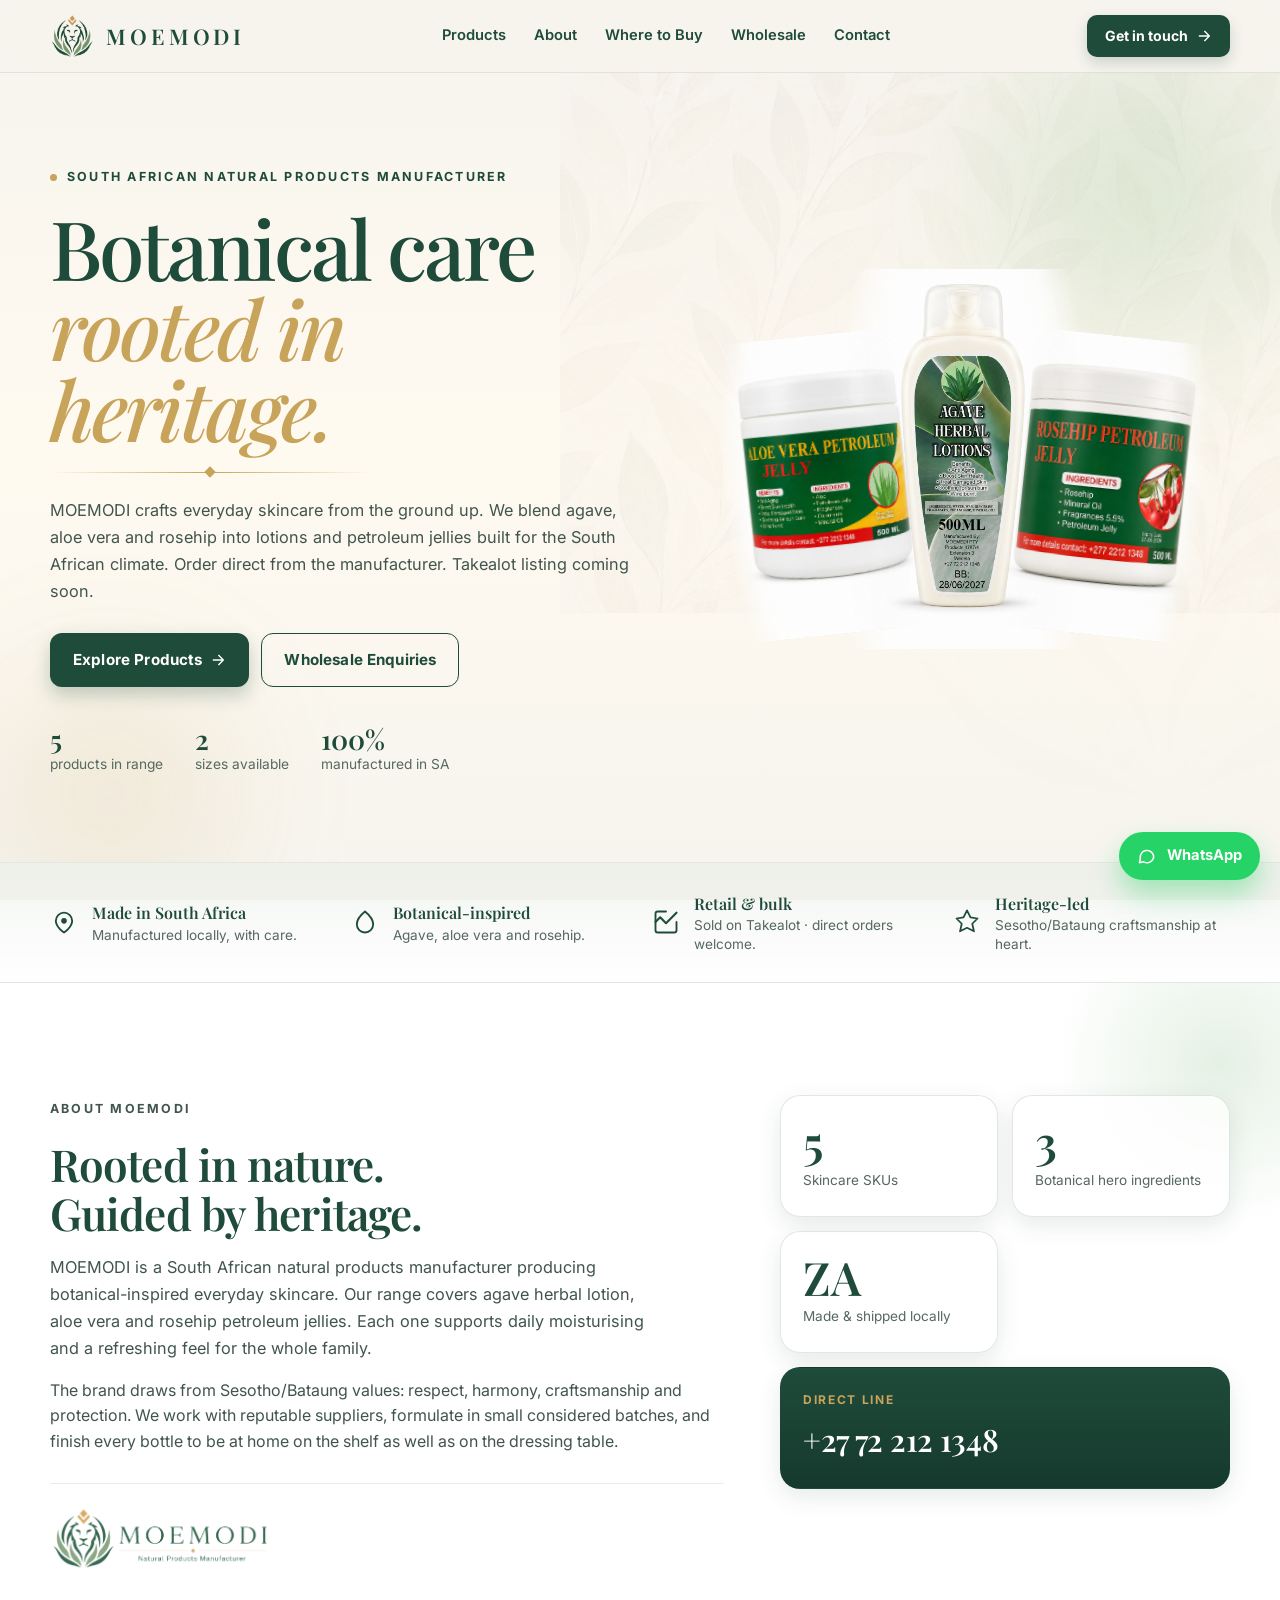
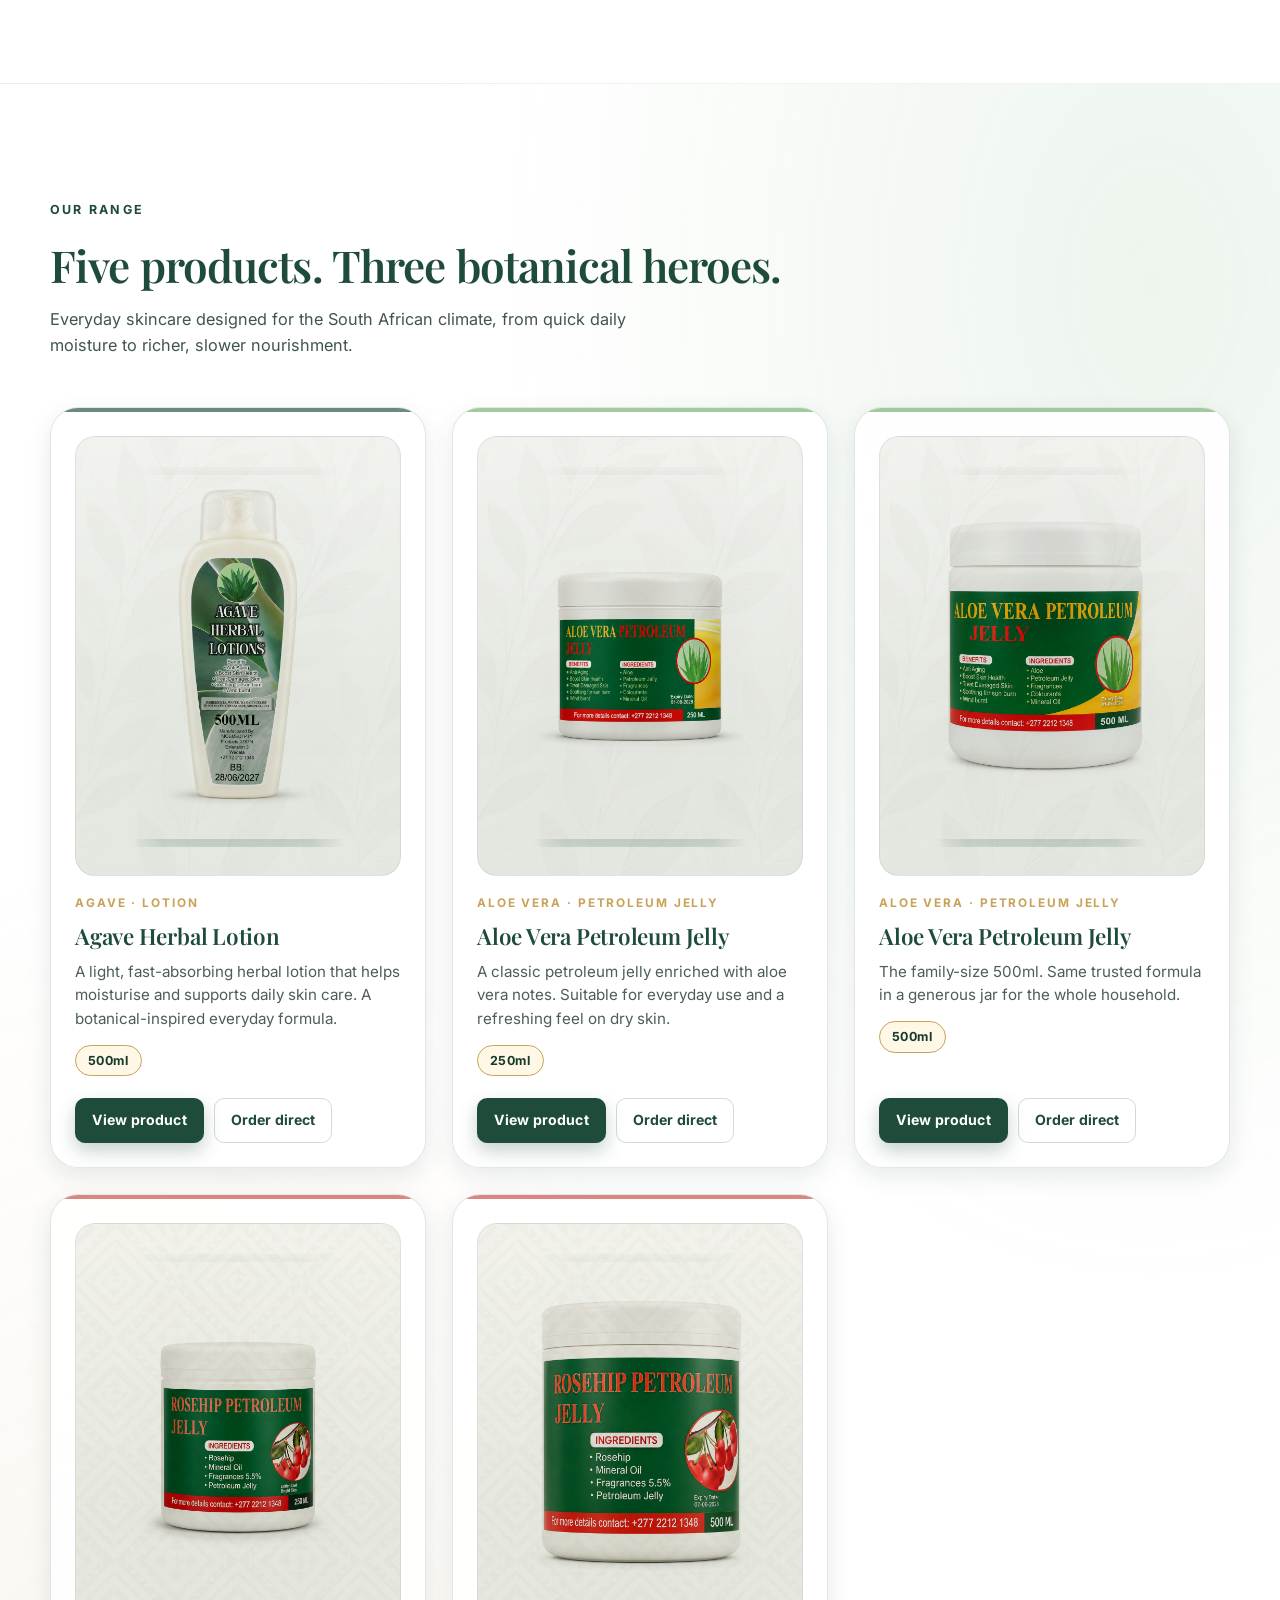
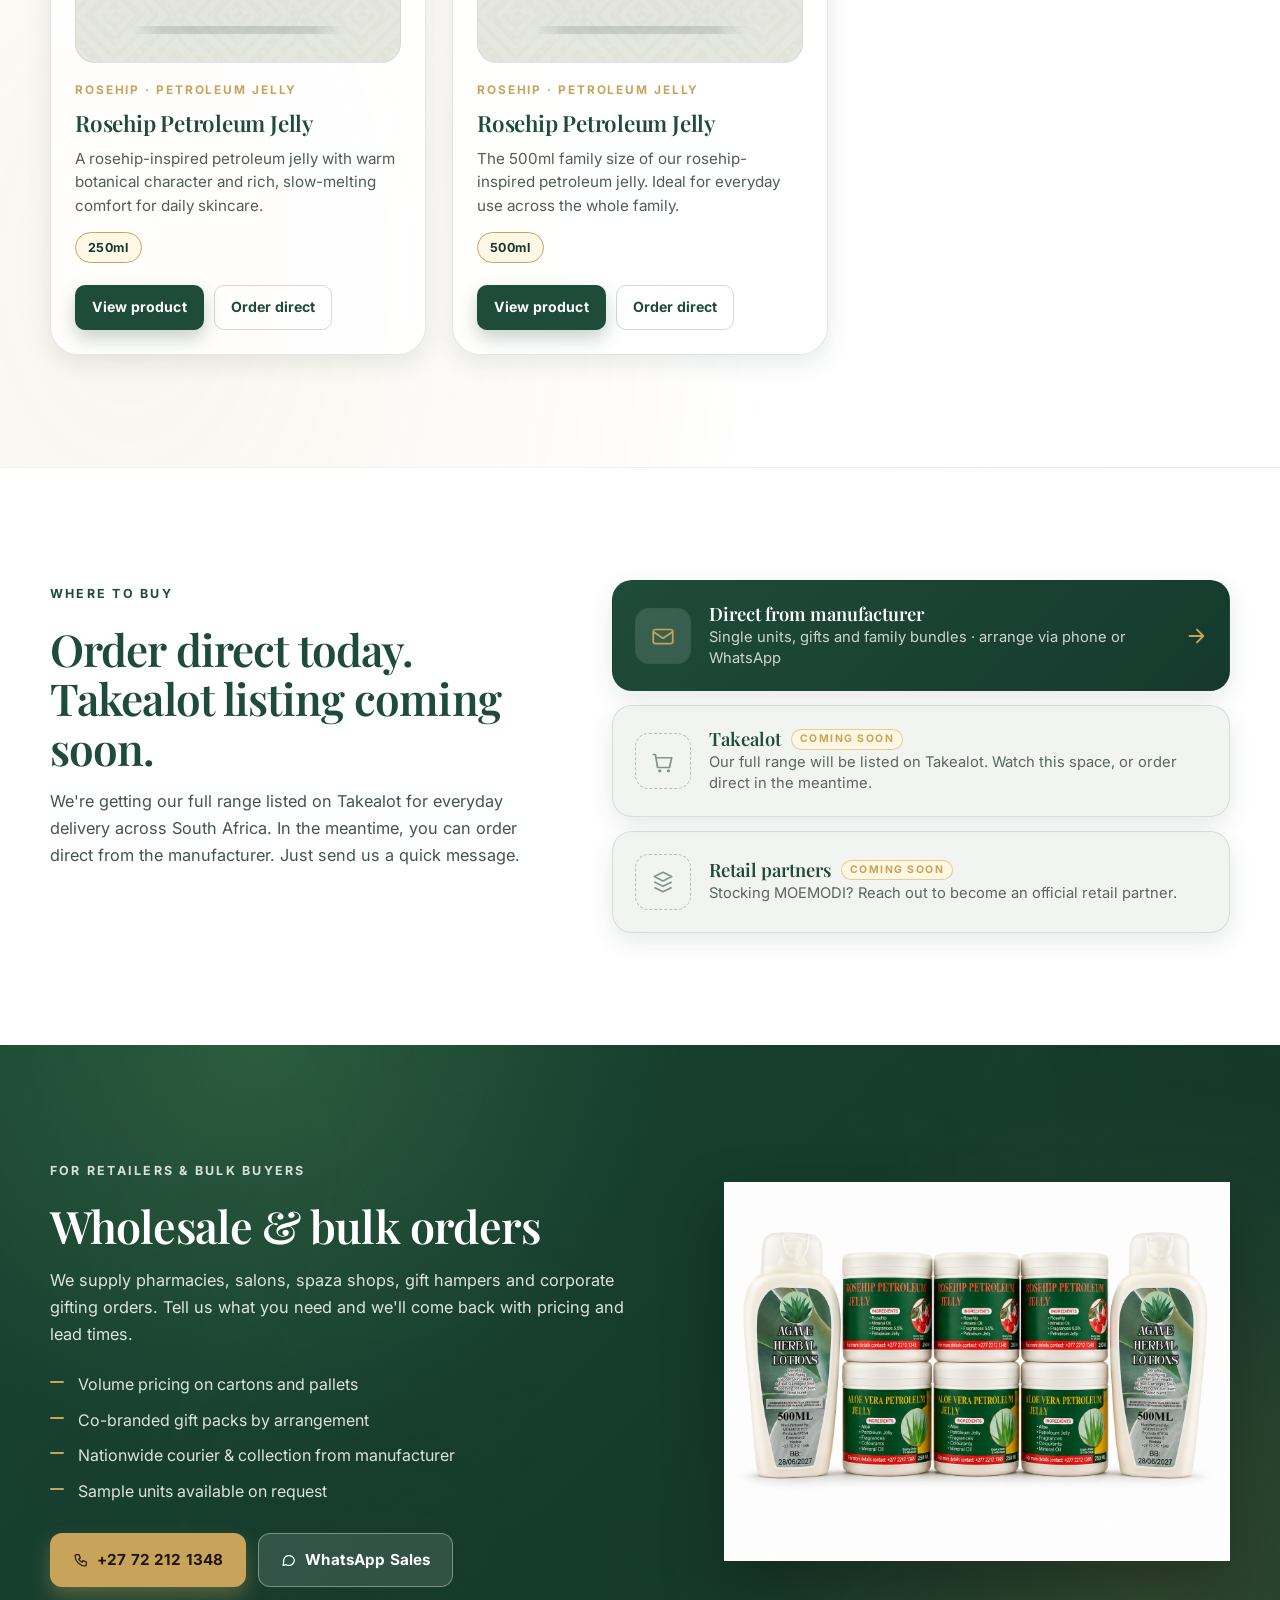
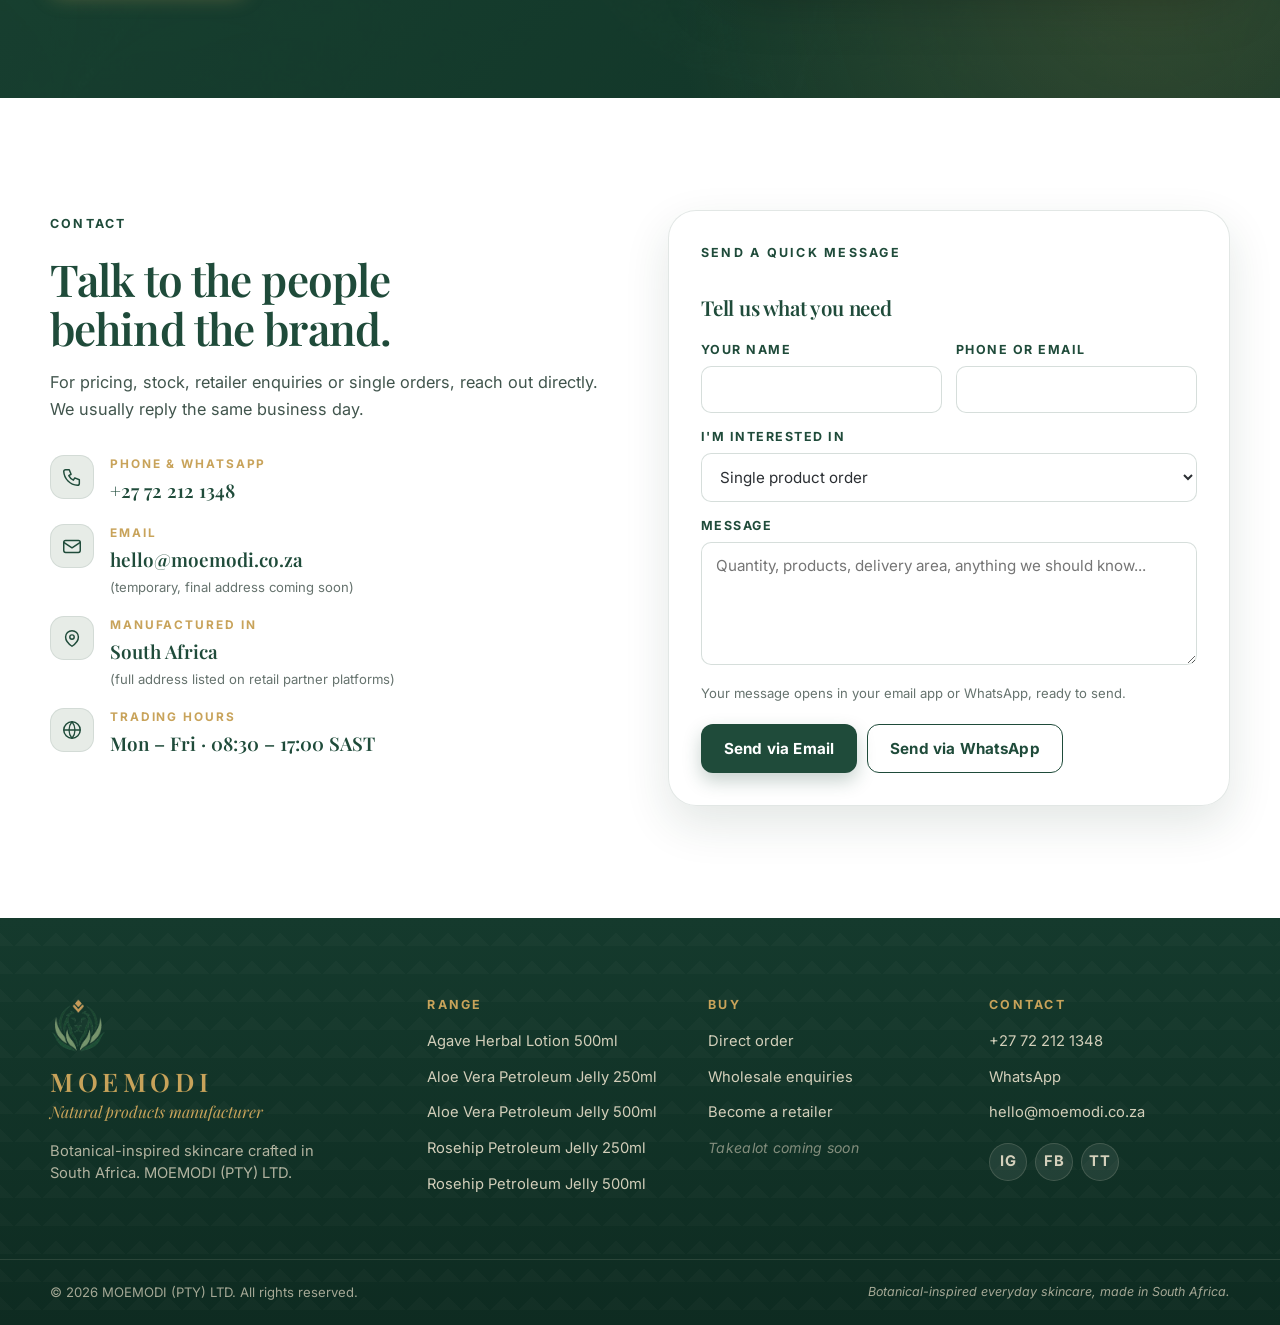
==== commit 4a0b9412: "Refine mobile product presentation" ====
--- a/index.html
+++ b/index.html
@@ -148,7 +148,6 @@
         </div>
 
         <div class="hero-stage" aria-hidden="false">
-          <div class="hero-circle"></div>
           <img class="hero-product hero-product-left"  src="assets/images/products/aloe-vera-500ml.png" alt="Aloe Vera Petroleum Jelly 500ml">
           <img class="hero-product hero-product-center" src="assets/images/products/agave-500ml.png" alt="Agave Herbal Lotion 500ml">
           <img class="hero-product hero-product-right" src="assets/images/products/rosehip-500ml.png" alt="Rosehip Petroleum Jelly 500ml">
--- a/assets/css/styles.css
+++ b/assets/css/styles.css
@@ -49,6 +49,7 @@
   /* Motion */
   --ease-out: cubic-bezier(.2, .7, .2, 1);
   --ease-spring: cubic-bezier(.34, 1.56, .64, 1);
+  --product-photo-mask: radial-gradient(ellipse 42% 96% at 50% 52%, #000 62%, rgba(0, 0, 0, 0.88) 78%, transparent 100%);
 }
 
 /* ----------------------- Base ----------------------- */
@@ -490,30 +491,14 @@
   place-items: center;
   min-height: 460px;
 }
-.hero-circle {
-  position: absolute;
-  inset: 0;
-  margin: auto;
-  width: 380px;
-  height: 380px;
-  border-radius: 50%;
-  background: radial-gradient(circle at 50% 40%, rgba(255, 255, 255, 0.85), rgba(231, 236, 231, 0.5) 60%, transparent 80%);
-  border: 1.5px solid rgba(200, 163, 90, 0.45);
-  box-shadow: var(--shadow);
-}
-.hero-circle::after {
-  content: "";
-  position: absolute;
-  inset: 18px;
-  border-radius: 50%;
-  border: 1px dashed rgba(200, 163, 90, 0.40);
-}
-
 .hero-product {
   position: relative;
   max-height: 380px;
   width: auto;
   filter: drop-shadow(0 28px 28px rgba(31, 75, 58, 0.20));
+  mix-blend-mode: multiply;
+  -webkit-mask-image: var(--product-photo-mask);
+  mask-image: var(--product-photo-mask);
   transition: transform .4s var(--ease-out);
   z-index: 2;
 }
@@ -702,12 +687,12 @@
 .product-media {
   position: relative;
   border-radius: var(--r-lg);
-  height: 400px;
+  height: 440px;
   display: flex;
   flex-direction: column;
   align-items: center;
   justify-content: flex-end;
-  padding: 32px 24px 38px;
+  padding: 16px 16px 28px;
   overflow: hidden;
   border: 1px solid rgba(31, 75, 58, 0.10);
   isolation: isolate;
@@ -744,33 +729,17 @@
   transform: scale(1.04);
 }
 
-/* Soft elliptical "floor shadow" under the bottle — gives grounding without contradicting the bottle shape */
-.product-media::after {
-  content: "";
-  position: absolute;
-  bottom: 28px;
-  left: 50%;
-  transform: translateX(-50%);
-  width: 70%;
-  height: 28px;
-  background: radial-gradient(ellipse at center,
-    rgba(31, 75, 58, 0.22) 0%,
-    rgba(31, 75, 58, 0.10) 40%,
-    transparent 75%);
-  z-index: 1;
-  pointer-events: none;
-  filter: blur(2px);
-  transition: width .4s var(--ease-out), opacity .4s var(--ease-out);
-}
-.product-card:hover .product-media::after { width: 60%; opacity: 0.85; }
-
 .product-media img {
   position: relative;
-  max-height: 320px;
+  max-height: 100%;
+  height: 380px;
   width: auto;
-  max-width: 75%;
+  max-width: 100%;
   object-fit: contain;
   filter: drop-shadow(0 18px 22px rgba(31, 75, 58, 0.22));
+  mix-blend-mode: multiply;
+  -webkit-mask-image: var(--product-photo-mask);
+  mask-image: var(--product-photo-mask);
   transition: transform .4s var(--ease-out);
   z-index: 2;
   margin-top: auto;
@@ -1033,20 +1002,6 @@
   place-items: center;
   min-height: 320px;
 }
-.wholesale-figure::before {
-  content: "";
-  position: absolute;
-  width: 380px; height: 380px;
-  border-radius: 50%;
-  border: 1.5px solid rgba(200, 163, 90, 0.55);
-}
-.wholesale-figure::after {
-  content: "";
-  position: absolute;
-  width: 320px; height: 320px;
-  border-radius: 50%;
-  background: radial-gradient(circle, rgba(255, 255, 255, 0.12), transparent 65%);
-}
 .wholesale-figure img {
   position: relative;
   max-height: 380px;
@@ -1346,43 +1301,19 @@
   position: relative;
   display: grid;
   place-items: center;
-  min-height: 480px;
-  padding: 30px;
-}
-.pdp-stage::before {
-  content: "";
-  position: absolute;
-  inset: 0;
-  margin: auto;
-  width: min(420px, 100%);
-  height: min(420px, 100%);
-  border-radius: 50%;
-  background: radial-gradient(circle at 50% 45%,
-    rgba(255, 255, 255, 0.85) 0%,
-    rgba(255, 255, 255, 0.55) 35%,
-    rgba(255, 255, 255, 0.05) 70%,
-    transparent 80%);
-  border: 1px solid rgba(200, 163, 90, 0.35);
-  z-index: 0;
-}
-.pdp-stage::after {
-  content: "";
-  position: absolute;
-  bottom: 28px;
-  left: 50%;
-  transform: translateX(-50%);
-  width: 60%;
-  height: 32px;
-  background: radial-gradient(ellipse at center, rgba(31, 75, 58, 0.28) 0%, rgba(31, 75, 58, 0.10) 40%, transparent 75%);
-  filter: blur(3px);
-  z-index: 0;
+  min-height: 520px;
+  padding: 0;
 }
 .pdp-hero-img {
   position: relative;
   z-index: 1;
-  max-height: 460px;
+  max-height: 540px;
   width: auto;
+  max-width: 100%;
   filter: drop-shadow(0 28px 30px rgba(31, 75, 58, 0.25));
+  mix-blend-mode: multiply;
+  -webkit-mask-image: var(--product-photo-mask);
+  mask-image: var(--product-photo-mask);
   transition: transform .5s var(--ease-out);
 }
 .pdp-stage:hover .pdp-hero-img { transform: translateY(-6px) scale(1.02); }
@@ -1539,6 +1470,57 @@
 .pdp-pair span {
   font-size: 0.88rem;
   color: #56685f;
+}
+
+.pdp-ingredients {
+  background:
+    radial-gradient(ellipse at 10% 0%, rgba(111, 174, 107, 0.10), transparent 35%),
+    radial-gradient(ellipse at 90% 100%, rgba(200, 163, 90, 0.10), transparent 38%);
+}
+.pdp-ingredient-card { padding: 28px 28px 24px; }
+.pdp-ingredient-card h3 { margin-bottom: 12px; }
+.pdp-ingredient-sub {
+  margin-top: 24px !important;
+  padding-top: 22px;
+  border-top: 1px solid rgba(31, 75, 58, 0.12);
+}
+.pdp-ingredient-list {
+  list-style: none;
+  margin: 0;
+  padding: 0;
+  display: grid;
+  gap: 12px;
+}
+.pdp-ingredient-list li {
+  display: flex;
+  flex-direction: column;
+  gap: 2px;
+  padding: 12px 14px;
+  border-radius: var(--r-md);
+  background: rgba(255, 255, 255, 0.55);
+  border: 1px solid rgba(31, 75, 58, 0.10);
+}
+.pdp-ingredient-list li.hero-ingredient {
+  background: linear-gradient(135deg, rgba(200, 163, 90, 0.18), rgba(255, 248, 230, 0.7));
+  border-color: rgba(200, 163, 90, 0.45);
+}
+.pdp-ingredient-list strong {
+  color: var(--mm-botanical-green);
+  font-family: var(--font-heading);
+  font-size: 1.02rem;
+  font-weight: 600;
+}
+.pdp-ingredient-list li.hero-ingredient strong { color: var(--mm-deep-forest); }
+.pdp-ingredient-list span {
+  color: #4d5e57;
+  font-size: 0.9rem;
+  line-height: 1.5;
+}
+.pdp-ingredient-note {
+  margin: 18px 0 0;
+  font-size: 0.82rem;
+  color: #66736e;
+  font-style: italic;
 }
 
 .pdp-feature {
@@ -1685,23 +1667,43 @@
 @media (max-width: 880px) {
   .pdp-hero-grid,
   .pdp-grid,
-  .pdp-cta-inner { grid-template-columns: 1fr; gap: 40px; }
+  .pdp-cta-inner { grid-template-columns: 1fr; gap: 36px; }
   .pdp-stage { min-height: 380px; }
-  .pdp-stage::before { width: 320px; height: 320px; }
-  .pdp-hero-img { max-height: 360px; }
+  .pdp-hero-img { max-height: 380px; }
   .pdp-cta-actions { flex-direction: row; flex-wrap: wrap; }
   .pdp-cta-actions .btn { flex: 1 1 auto; }
+  .pdp-card { padding: 24px; }
+  .pdp-ingredient-card { padding: 22px; }
+}
+@media (max-width: 720px) {
+  .pdp-feature-grid { grid-template-columns: 1fr; }
+  .pdp-stage { min-height: 340px; }
+  .pdp-hero-img { max-height: 340px; }
+  .pdp-section { padding: 48px 0; }
+  .pdp-meta { gap: 18px; column-gap: 24px; }
+  .pdp-meta strong { font-size: 1.25rem; }
 }
 @media (max-width: 540px) {
-  .pdp-feature-grid { grid-template-columns: 1fr; }
   .pdp-related-grid { grid-template-columns: 1fr; }
-  .pdp-stage { min-height: 320px; padding: 12px; }
-  .pdp-stage::before { width: 260px; height: 260px; }
-  .pdp-hero-img { max-height: 300px; }
-  .pdp-actions .btn { flex: 1 1 auto; justify-content: center; }
-  .pdp-meta { gap: 18px; }
-  .pdp-meta strong { font-size: 1.2rem; }
-  .breadcrumb { font-size: 0.8rem; padding-top: 16px; }
+  .pdp-stage { min-height: 300px; padding: 0; }
+  .pdp-hero-img { max-height: 320px; }
+  /* Force PDP action and CTA buttons full-width on phones for proper tap targets */
+  .pdp-actions { gap: 8px; }
+  .pdp-actions .btn { flex: 1 1 100%; width: 100%; justify-content: center; }
+  .pdp-cta-actions { flex-direction: column; }
+  .pdp-cta-actions .btn { width: 100%; flex: 1 1 100%; }
+  .pdp-meta { gap: 14px; }
+  .pdp-meta li { flex: 1 1 calc(50% - 7px); }
+  .pdp-meta strong { font-size: 1.15rem; }
+  .breadcrumb { font-size: 0.78rem; padding-top: 14px; }
+  .pdp-card { padding: 20px; border-radius: var(--r-md); }
+  .pdp-ingredient-card { padding: 18px; }
+  .pdp-ingredient-list li { padding: 10px 12px; }
+  .pdp-ingredient-list strong { font-size: 0.96rem; }
+  .pdp-ingredient-list span { font-size: 0.86rem; }
+  /* Bigger tap target on size pills */
+  .pdp-sizes .size-pill { padding: 12px 22px; font-size: 0.92rem; min-height: 44px; }
+  .pdp-related-card img { max-height: 160px; }
 }
 
 /* ----------------------- Floating WhatsApp ----------------------- */
@@ -1751,10 +1753,12 @@
 }
 
 @media (max-width: 880px) {
+  /* Mobile/tablet nav */
   .primary-nav { display: none; }
   .nav-cta { display: none; }
   .nav-toggle { display: block; }
 
+  /* Two-column layouts collapse */
   .hero-grid,
   .about-grid,
   .buy-grid,
@@ -1766,10 +1770,14 @@
 
   .trust-grid { grid-template-columns: repeat(2, 1fr); }
 
+  /* Hero — keep the trio composition but smaller */
   .hero-stage { min-height: 380px; }
-  .hero-circle { width: 300px; height: 300px; }
   .hero-product { max-height: 280px; }
   .hero-product-left, .hero-product-right { max-height: 220px; }
+
+  /* Home product cards still 2-up but tighter */
+  .product-media { height: 380px; padding: 16px 16px 28px; }
+  .product-media img { height: 320px; }
 
   .form-row { grid-template-columns: 1fr; }
   .footer-bottom-inner { flex-direction: column; align-items: flex-start; }
@@ -1779,55 +1787,31 @@
 
 @media (max-width: 720px) {
   .container { width: calc(100% - 32px); }
-  .section { padding: 64px 0; }
-
-  .hero { padding: 36px 0 24px; }
+  .section { padding: 56px 0; }
+
+  /* Hero polish */
+  .hero { padding: 32px 0 24px; }
   .hero-watermark { width: 320px; right: -100px; opacity: 0.045; }
   .hero-orb-1 { width: 320px; height: 320px; }
   .hero-orb-2 { width: 260px; height: 260px; }
 
   .hero-stage { min-height: 340px; }
-  .hero-circle { width: 260px; height: 260px; }
   .hero-product { max-height: 240px; }
   .hero-product-left { transform: translate(-48%, 14px) rotate(-6deg); max-height: 180px; }
   .hero-product-right { transform: translate(48%, 14px) rotate(6deg); max-height: 180px; }
   .hero-stage:hover .hero-product-left  { transform: translate(-48%, 14px) rotate(-6deg); }
   .hero-stage:hover .hero-product-right { transform: translate(48%, 14px) rotate(6deg); }
   .hero-stage:hover .hero-product-center { transform: translateY(-8px); }
-
-  .product-actions .btn { flex: 1 1 auto; }
-}
-
-@media (max-width: 540px) {
-  .container { width: calc(100% - 28px); }
-  .product-grid { grid-template-columns: 1fr; }
-  .footer-grid { grid-template-columns: 1fr; gap: 32px; padding-bottom: 40px; }
-  .trust-grid { grid-template-columns: 1fr; }
-  .about-stats { grid-template-columns: 1fr; }
-  .stat-card.highlight { grid-column: span 1; }
-  .contact-form { padding: 22px; }
-
-  .hero { padding-top: 24px; padding-bottom: 16px; }
-  .hero-grid { gap: 28px; }
-  .hero-meta { gap: 18px; column-gap: 22px; margin-top: 28px; }
-  .hero-meta strong { font-size: 1.3rem; }
-  .display { font-size: 2.4rem; }
-  .display br { display: none; }
-
-  /* Hide the side-rotated bottles on the smallest phones; keep the centerpiece */
-  .hero-product-left, .hero-product-right { display: none; }
-  .hero-stage { min-height: 280px; }
-  .hero-circle { width: 240px; height: 240px; }
-  .hero-product { max-height: 240px; }
-
-  .cta-row .btn { flex: 1 1 100%; justify-content: center; }
-  .product-actions { gap: 8px; }
-  .product-actions .btn { width: 100%; }
-
-  .product-media { height: 340px; padding: 24px 18px 30px; }
-  .product-media img { max-height: 260px; max-width: 80%; }
-  .product-media::after { bottom: 22px; height: 22px; }
-  /* On touch devices the hover overlay never fires; show the CTA inline below the image instead */
+  /* Single column product grid kicks in earlier — the cards are tall and read better full width */
+  .product-grid { grid-template-columns: 1fr; gap: 18px; }
+  .product-media { height: 400px; padding: 16px 16px 28px; }
+  .product-media img { height: 320px; max-width: 92%; }
+  .product-card { padding: 20px; }
+
+  .product-actions { gap: 10px; }
+  .product-actions .btn { flex: 1 1 100%; width: 100%; justify-content: center; min-height: 44px; }
+
+  /* Touch overlay: the hover never fires, so render the CTA inline */
   .product-overlay { position: static; opacity: 1; transform: none; pointer-events: auto; padding: 14px 0 0; background: none; }
   .product-overlay-hint { display: none; }
   .product-overlay-cta {
@@ -1837,8 +1821,38 @@
     box-shadow: none;
     width: 100%;
     justify-content: center;
+    min-height: 44px;
   }
   .product-overlay-cta:hover { background: var(--mm-botanical-green); color: #fff; }
+}
+
+@media (max-width: 540px) {
+  .container { width: calc(100% - 28px); }
+  .footer-grid { grid-template-columns: 1fr; gap: 32px; padding-bottom: 40px; }
+  .trust-grid { grid-template-columns: 1fr; }
+  .about-stats { grid-template-columns: 1fr; }
+  .stat-card.highlight { grid-column: span 1; }
+  .contact-form { padding: 22px; }
+
+  .hero { padding-top: 24px; padding-bottom: 16px; }
+  .hero-grid { gap: 28px; }
+  .hero-meta { gap: 18px; column-gap: 22px; margin-top: 28px; }
+  .hero-meta strong { font-size: 1.3rem; }
+  .display { font-size: 2.4rem; }
+  .display br { display: none; }
+
+  /* Hide the side-rotated bottles on small phones; keep the centerpiece */
+  .hero-product-left, .hero-product-right { display: none; }
+  .hero-stage { min-height: 280px; }
+  .hero-product { max-height: 240px; }
+
+  .cta-row .btn { flex: 1 1 100%; justify-content: center; min-height: 44px; }
+
+  /* Product card on phone — tighter, image still dominates the frame with a strip of texture */
+  .product-media { height: 360px; padding: 14px 14px 22px; }
+  .product-media img { height: 300px; max-width: 92%; }
+  .product-card { padding: 20px; }
+  .product-name { font-size: 1.25rem; }
 
   .retailer-card { padding: 18px; gap: 14px; }
   .retailer-icon { width: 48px; height: 48px; }
@@ -1846,8 +1860,6 @@
 
   .wholesale-figure { min-height: 240px; }
   .wholesale-figure img { max-height: 280px; }
-  .wholesale-figure::before { width: 280px; height: 280px; }
-  .wholesale-figure::after { width: 240px; height: 240px; }
 
   .float-wa { right: 14px; bottom: 14px; }
   h2 { font-size: clamp(1.6rem, 7vw, 2.1rem); }
@@ -1856,10 +1868,15 @@
 }
 
 @media (max-width: 380px) {
-  .display { font-size: 2.1rem; }
-  .brand-word { font-size: 1.2rem; }
+  .display { font-size: 2.05rem; }
+  .brand-word { font-size: 1.15rem; }
   .brand-mark { width: 38px; height: 38px; }
   .hero-meta { flex-direction: column; gap: 12px; }
+  .product-media { height: 320px; padding: 12px 12px 20px; }
+  .product-media img { height: 260px; max-width: 90%; }
+  .product-name { font-size: 1.18rem; }
+  .pdp-stage { min-height: 260px; }
+  .pdp-hero-img { max-height: 280px; }
 }
 
 /* ----------------------- Print ----------------------- */
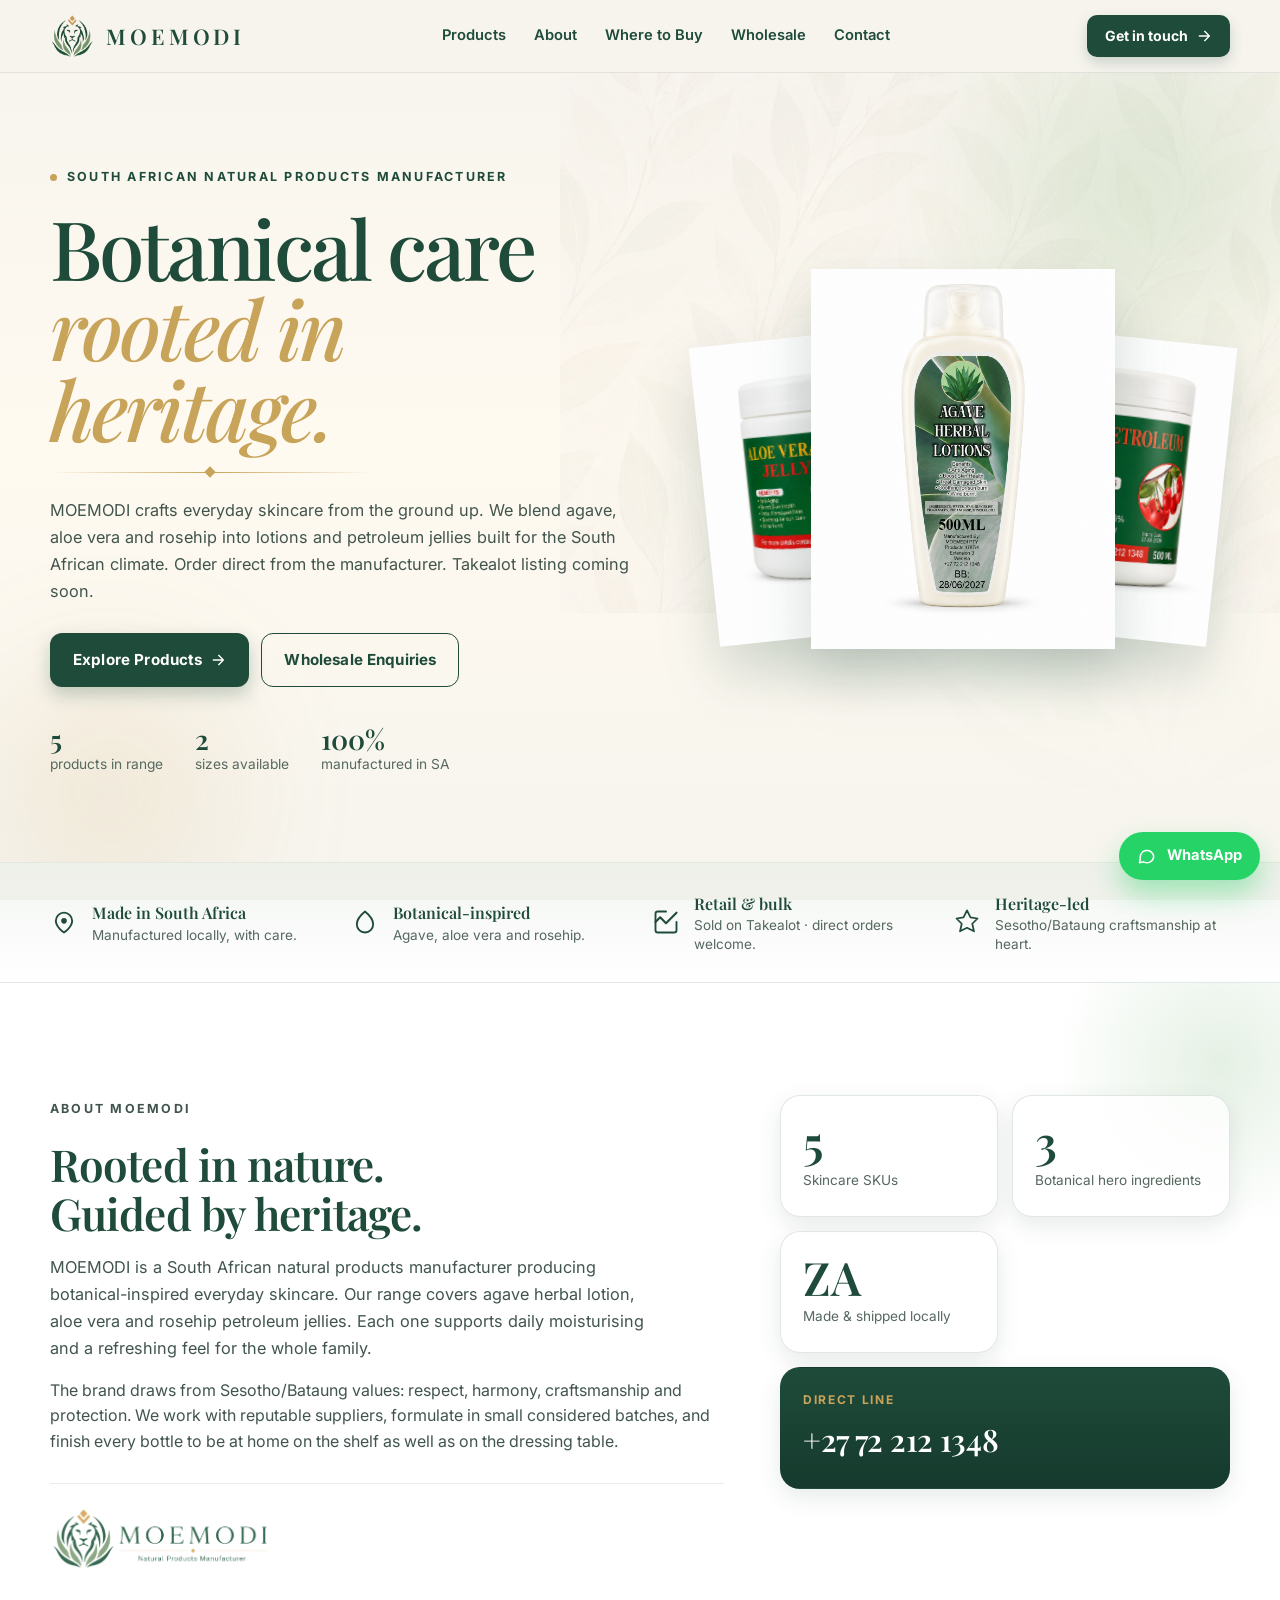
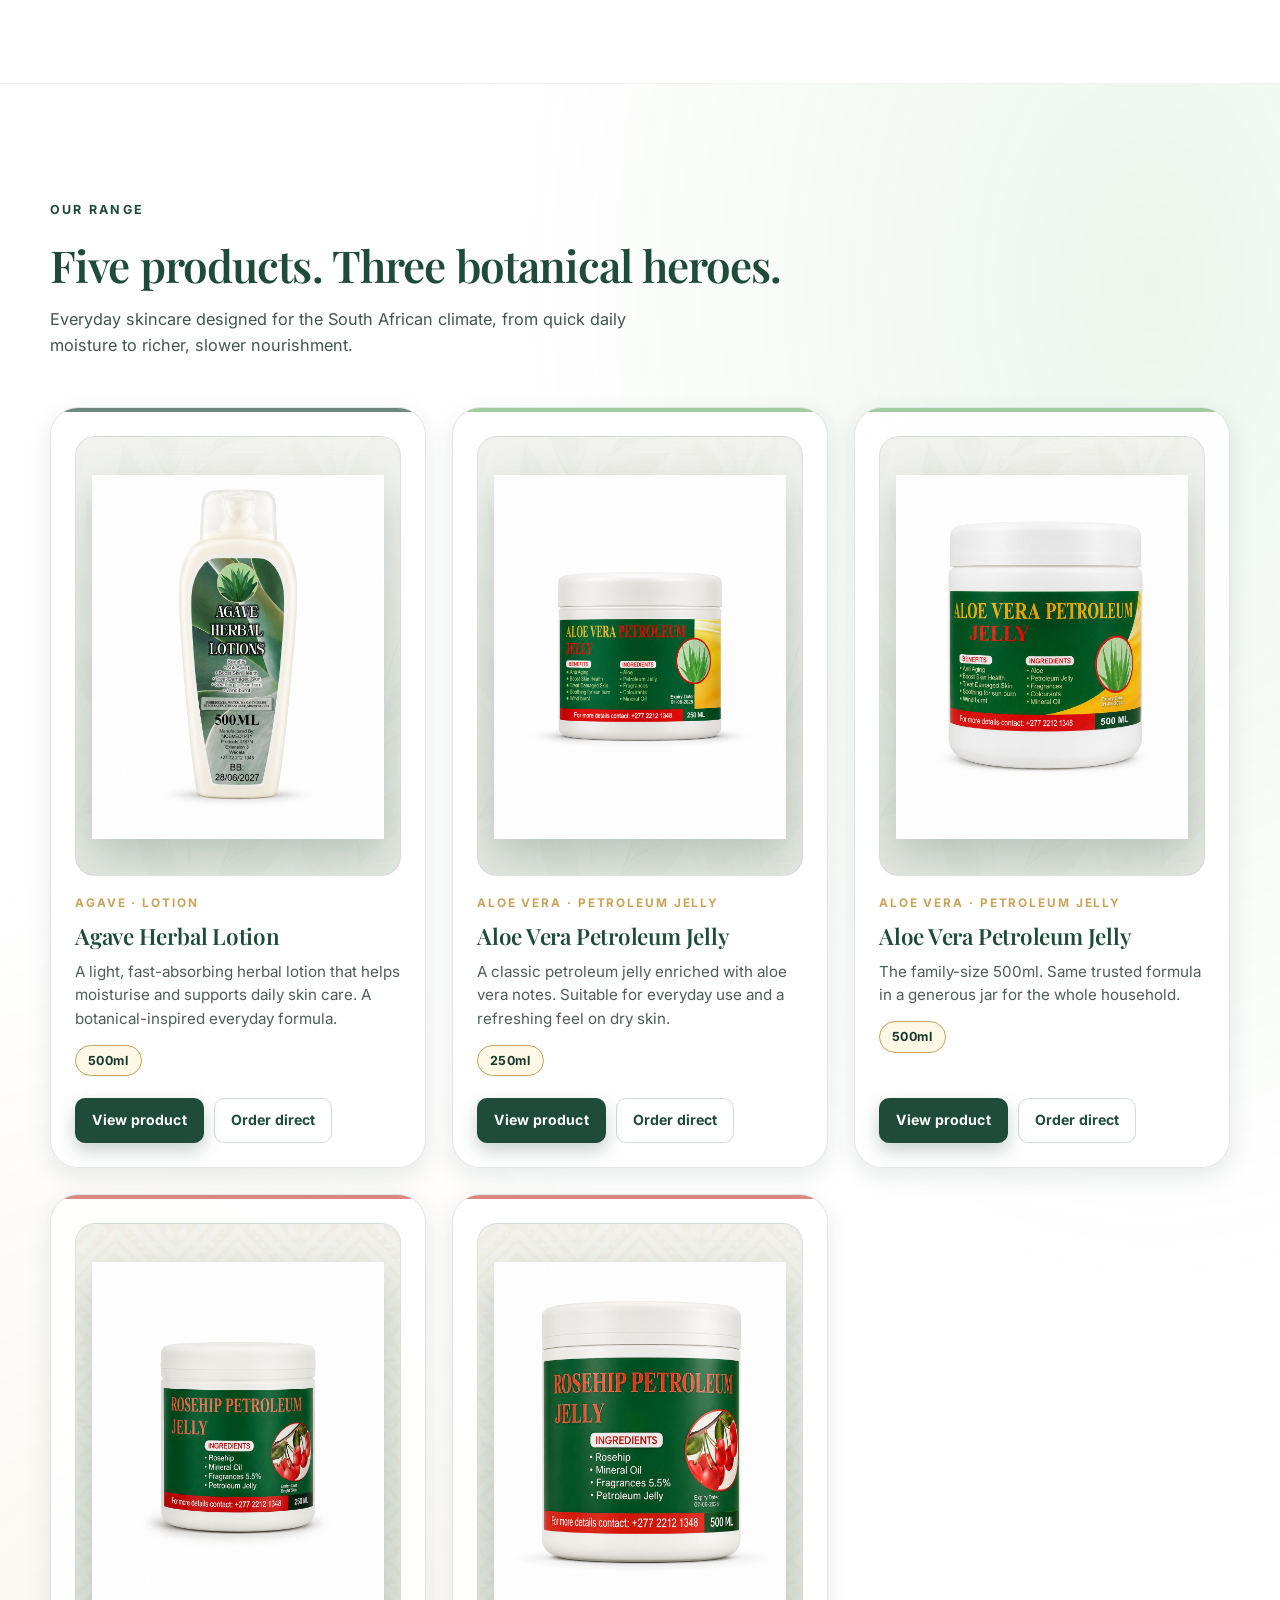
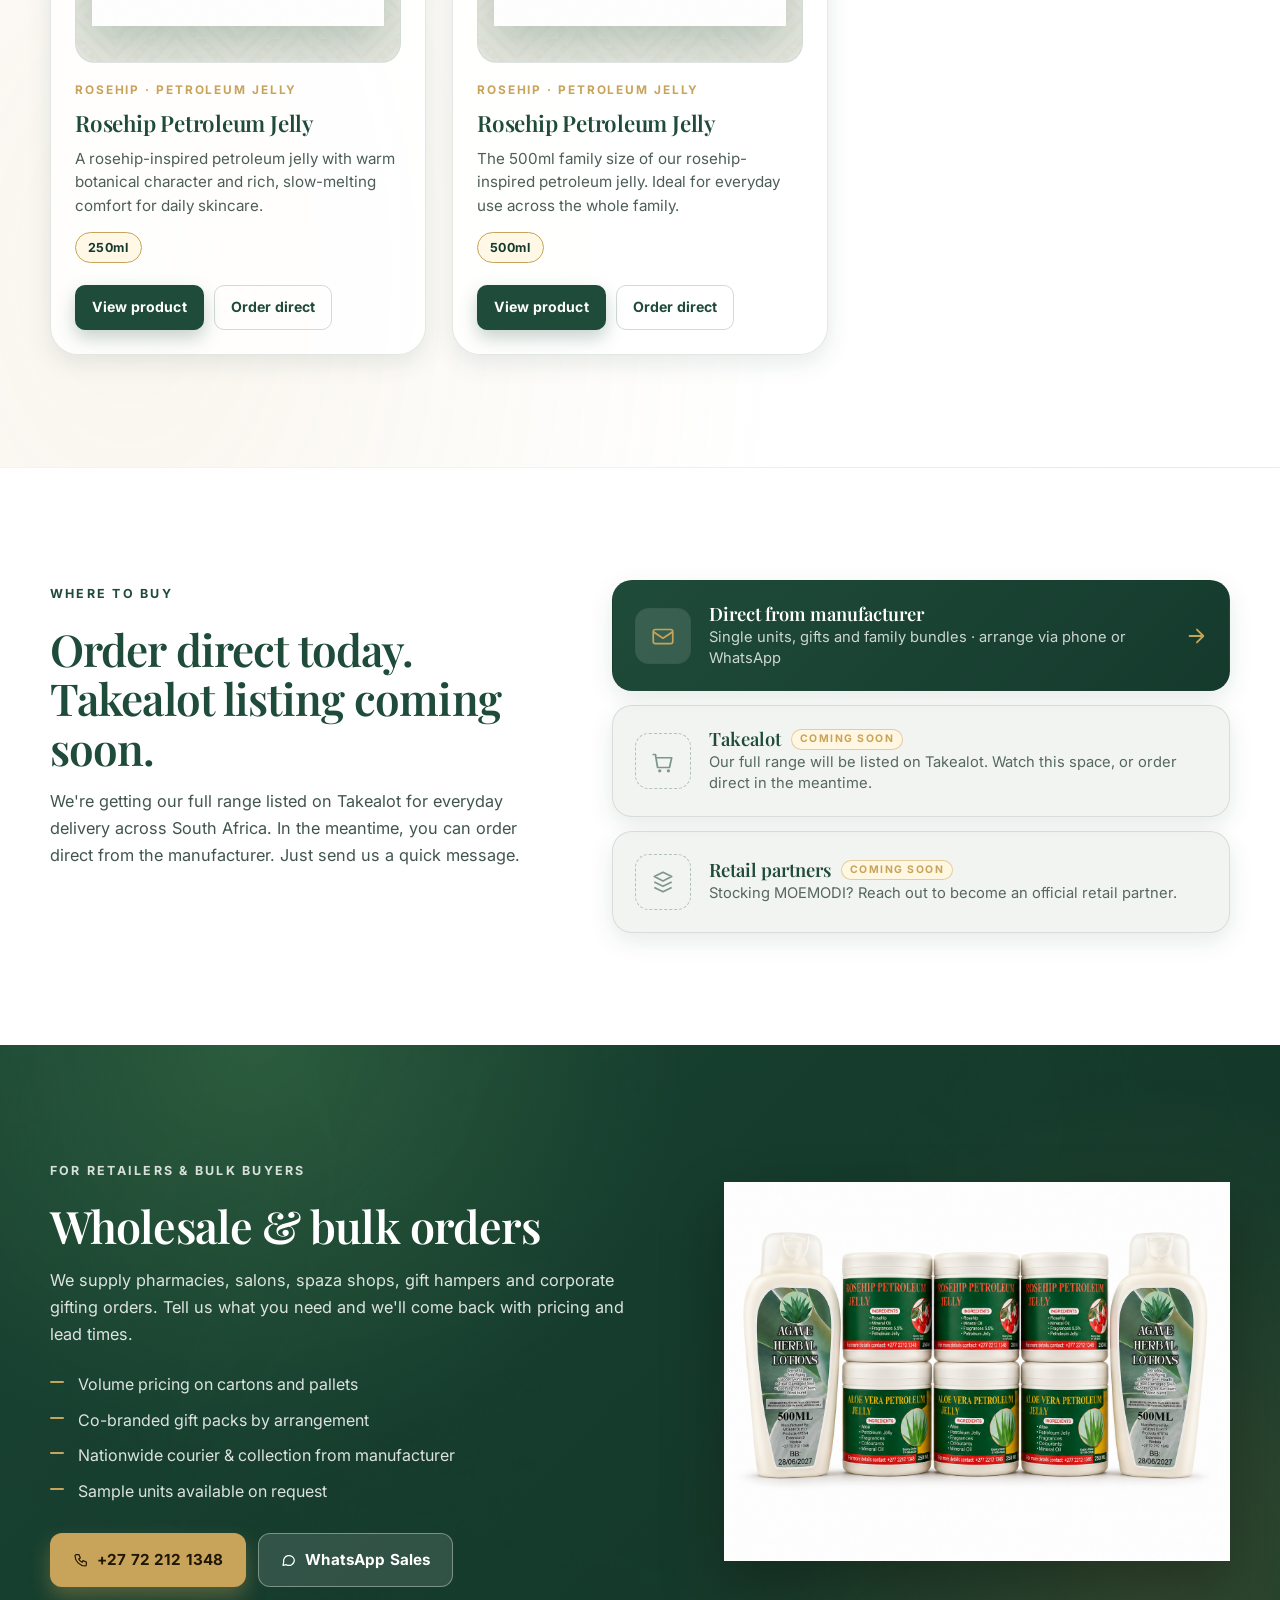
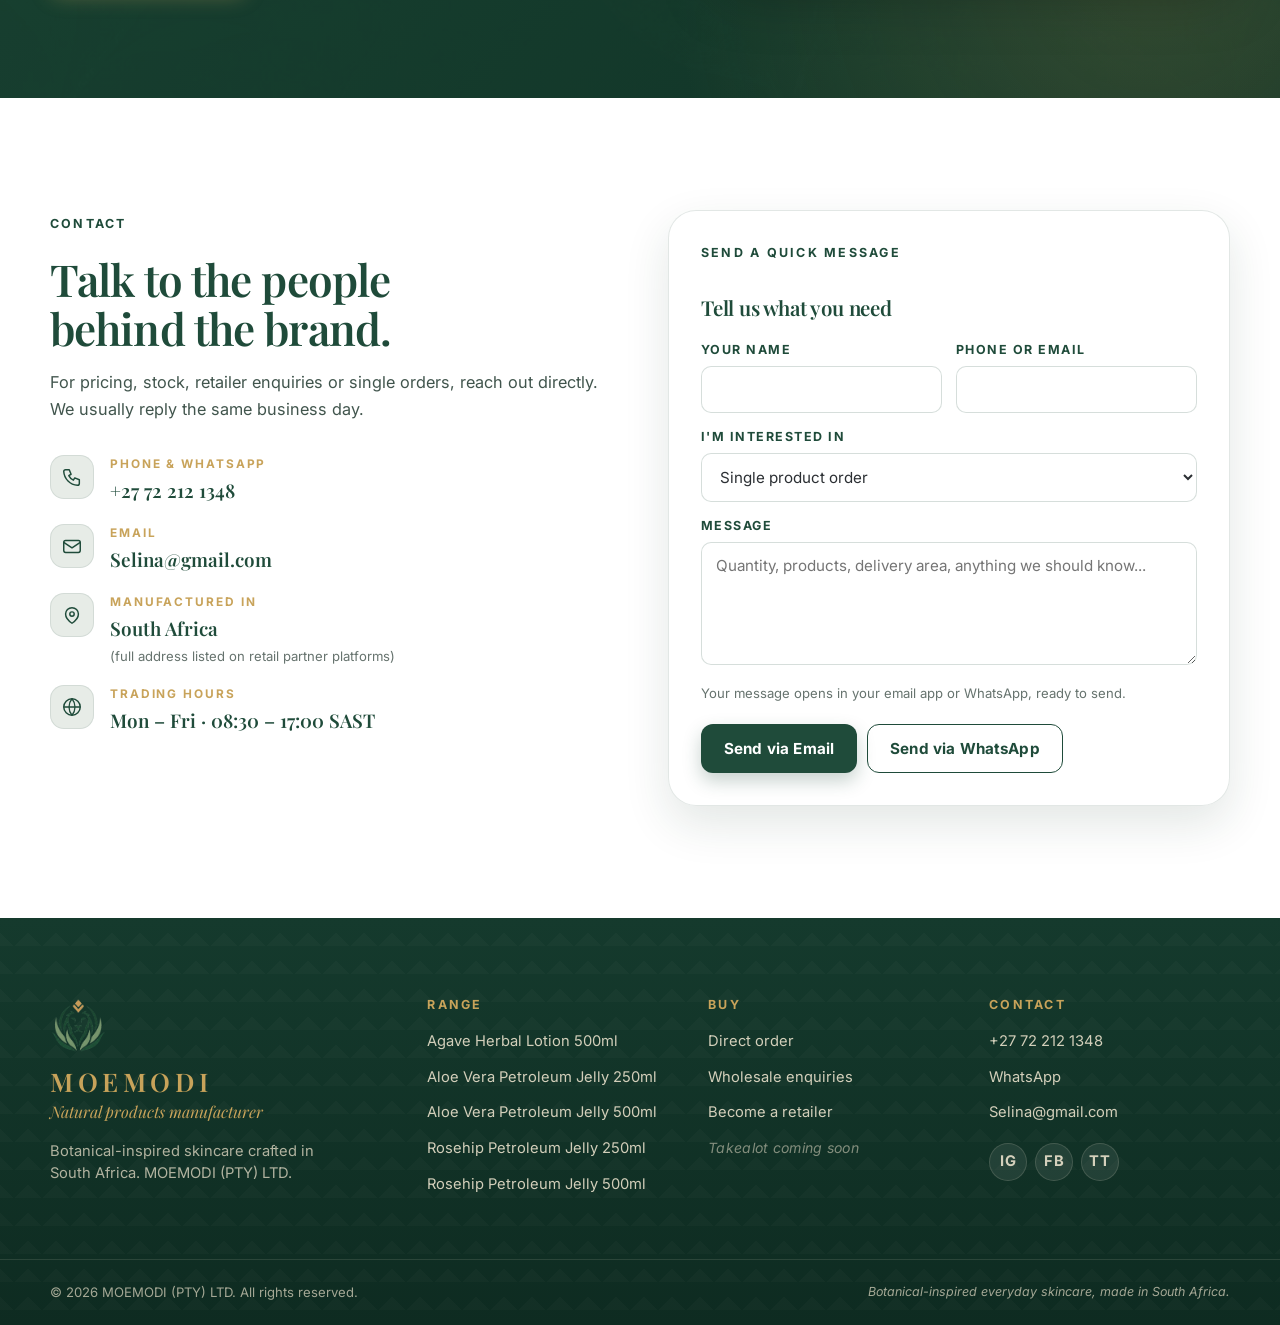
==== commit b8d89d4e: "Switch contact email to Selina@gmail.com Replace the previous hello@moemodi.co.za placeholder with t" ====
--- a/index.html
+++ b/index.html
@@ -474,8 +474,7 @@
               </span>
               <div>
                 <span class="contact-label">Email</span>
-                <a href="mailto:hello@moemodi.co.za" class="contact-value">hello@moemodi.co.za</a>
-                <span class="contact-note">(temporary, final address coming soon)</span>
+                <a href="mailto:Selina@gmail.com" class="contact-value">Selina@gmail.com</a>
               </div>
             </li>
             <li>
@@ -579,7 +578,7 @@
         <ul>
           <li><a href="tel:+27722121348">+27 72 212 1348</a></li>
           <li><a href="https://wa.me/27722121348" target="_blank" rel="noopener noreferrer">WhatsApp</a></li>
-          <li><a href="mailto:hello@moemodi.co.za">hello@moemodi.co.za</a></li>
+          <li><a href="mailto:Selina@gmail.com">Selina@gmail.com</a></li>
         </ul>
         <div class="footer-social" aria-label="Social links">
           <a href="#" aria-label="Instagram (coming soon)" class="social-pill">IG</a>
--- a/assets/css/styles.css
+++ b/assets/css/styles.css
@@ -49,7 +49,6 @@
   /* Motion */
   --ease-out: cubic-bezier(.2, .7, .2, 1);
   --ease-spring: cubic-bezier(.34, 1.56, .64, 1);
-  --product-photo-mask: radial-gradient(ellipse 42% 96% at 50% 52%, #000 62%, rgba(0, 0, 0, 0.88) 78%, transparent 100%);
 }
 
 /* ----------------------- Base ----------------------- */
@@ -496,9 +495,6 @@
   max-height: 380px;
   width: auto;
   filter: drop-shadow(0 28px 28px rgba(31, 75, 58, 0.20));
-  mix-blend-mode: multiply;
-  -webkit-mask-image: var(--product-photo-mask);
-  mask-image: var(--product-photo-mask);
   transition: transform .4s var(--ease-out);
   z-index: 2;
 }
@@ -737,9 +733,6 @@
   max-width: 100%;
   object-fit: contain;
   filter: drop-shadow(0 18px 22px rgba(31, 75, 58, 0.22));
-  mix-blend-mode: multiply;
-  -webkit-mask-image: var(--product-photo-mask);
-  mask-image: var(--product-photo-mask);
   transition: transform .4s var(--ease-out);
   z-index: 2;
   margin-top: auto;
@@ -1311,9 +1304,6 @@
   width: auto;
   max-width: 100%;
   filter: drop-shadow(0 28px 30px rgba(31, 75, 58, 0.25));
-  mix-blend-mode: multiply;
-  -webkit-mask-image: var(--product-photo-mask);
-  mask-image: var(--product-photo-mask);
   transition: transform .5s var(--ease-out);
 }
 .pdp-stage:hover .pdp-hero-img { transform: translateY(-6px) scale(1.02); }
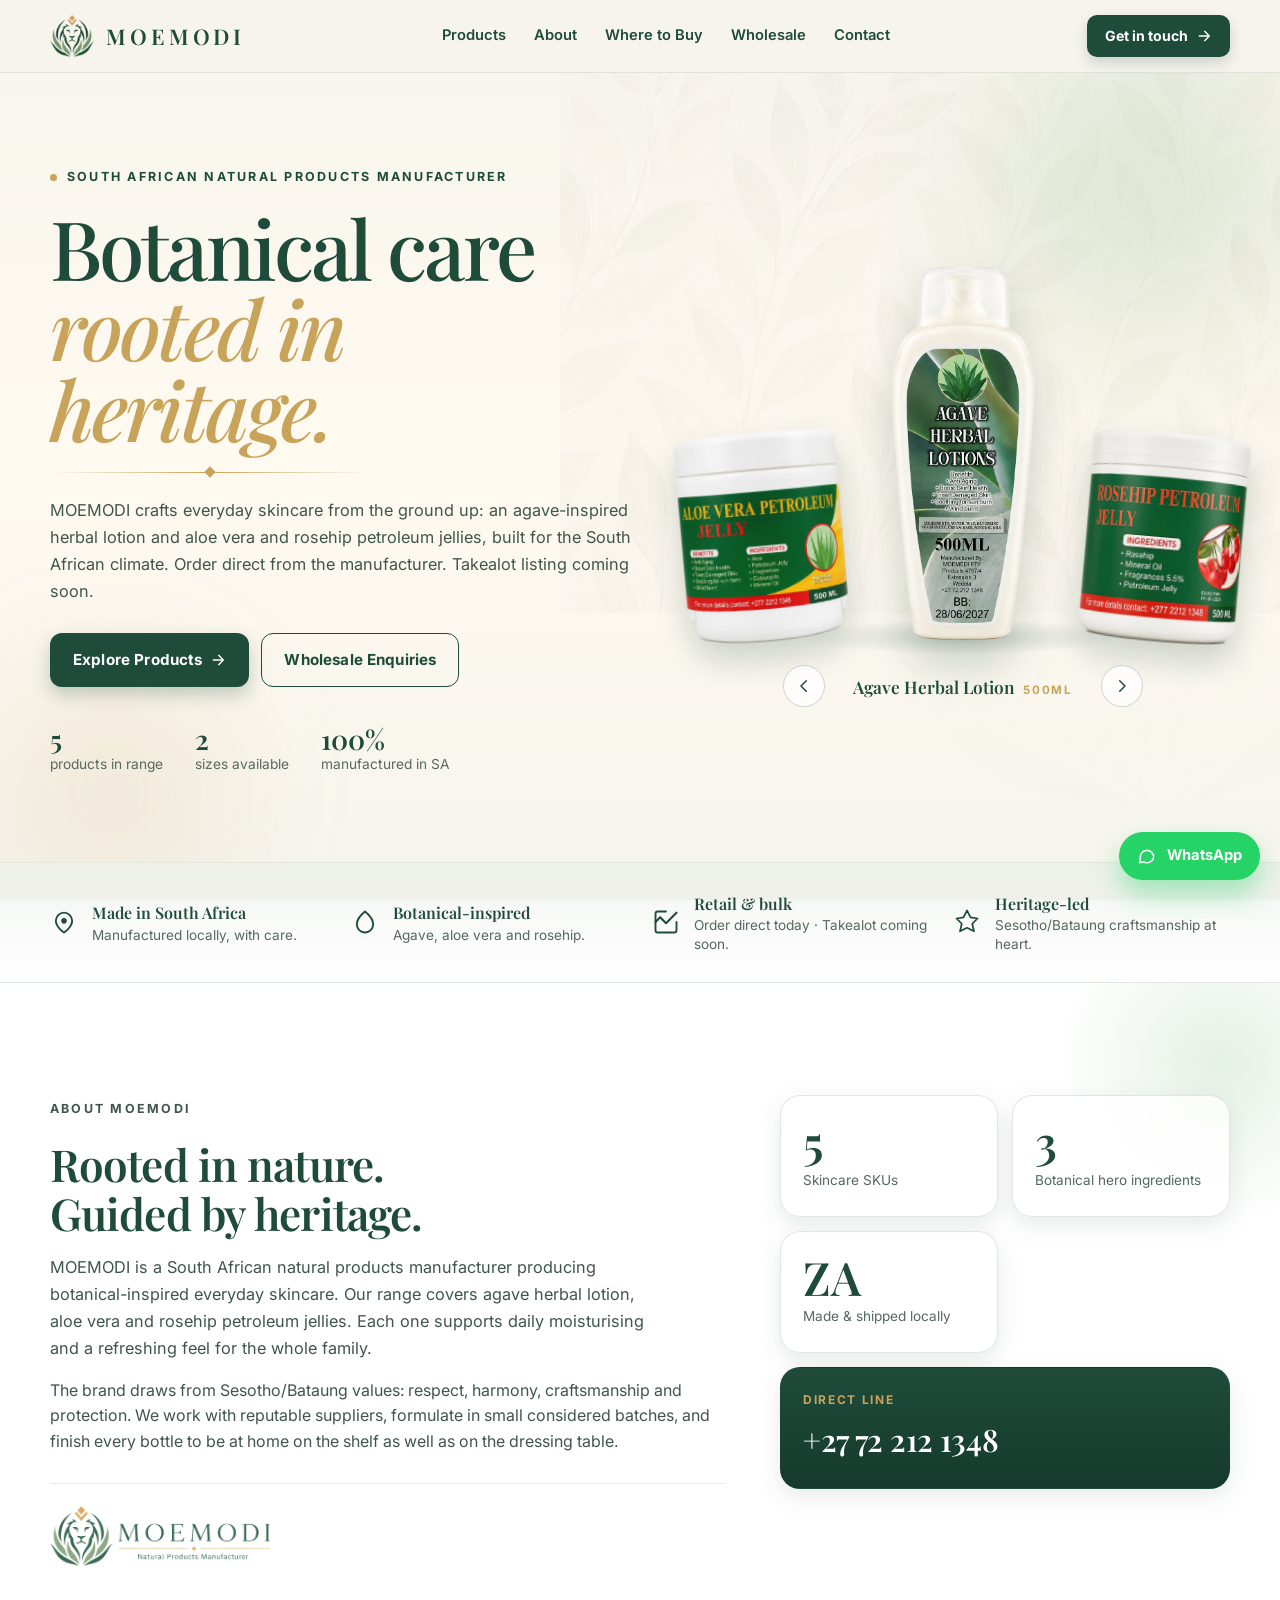
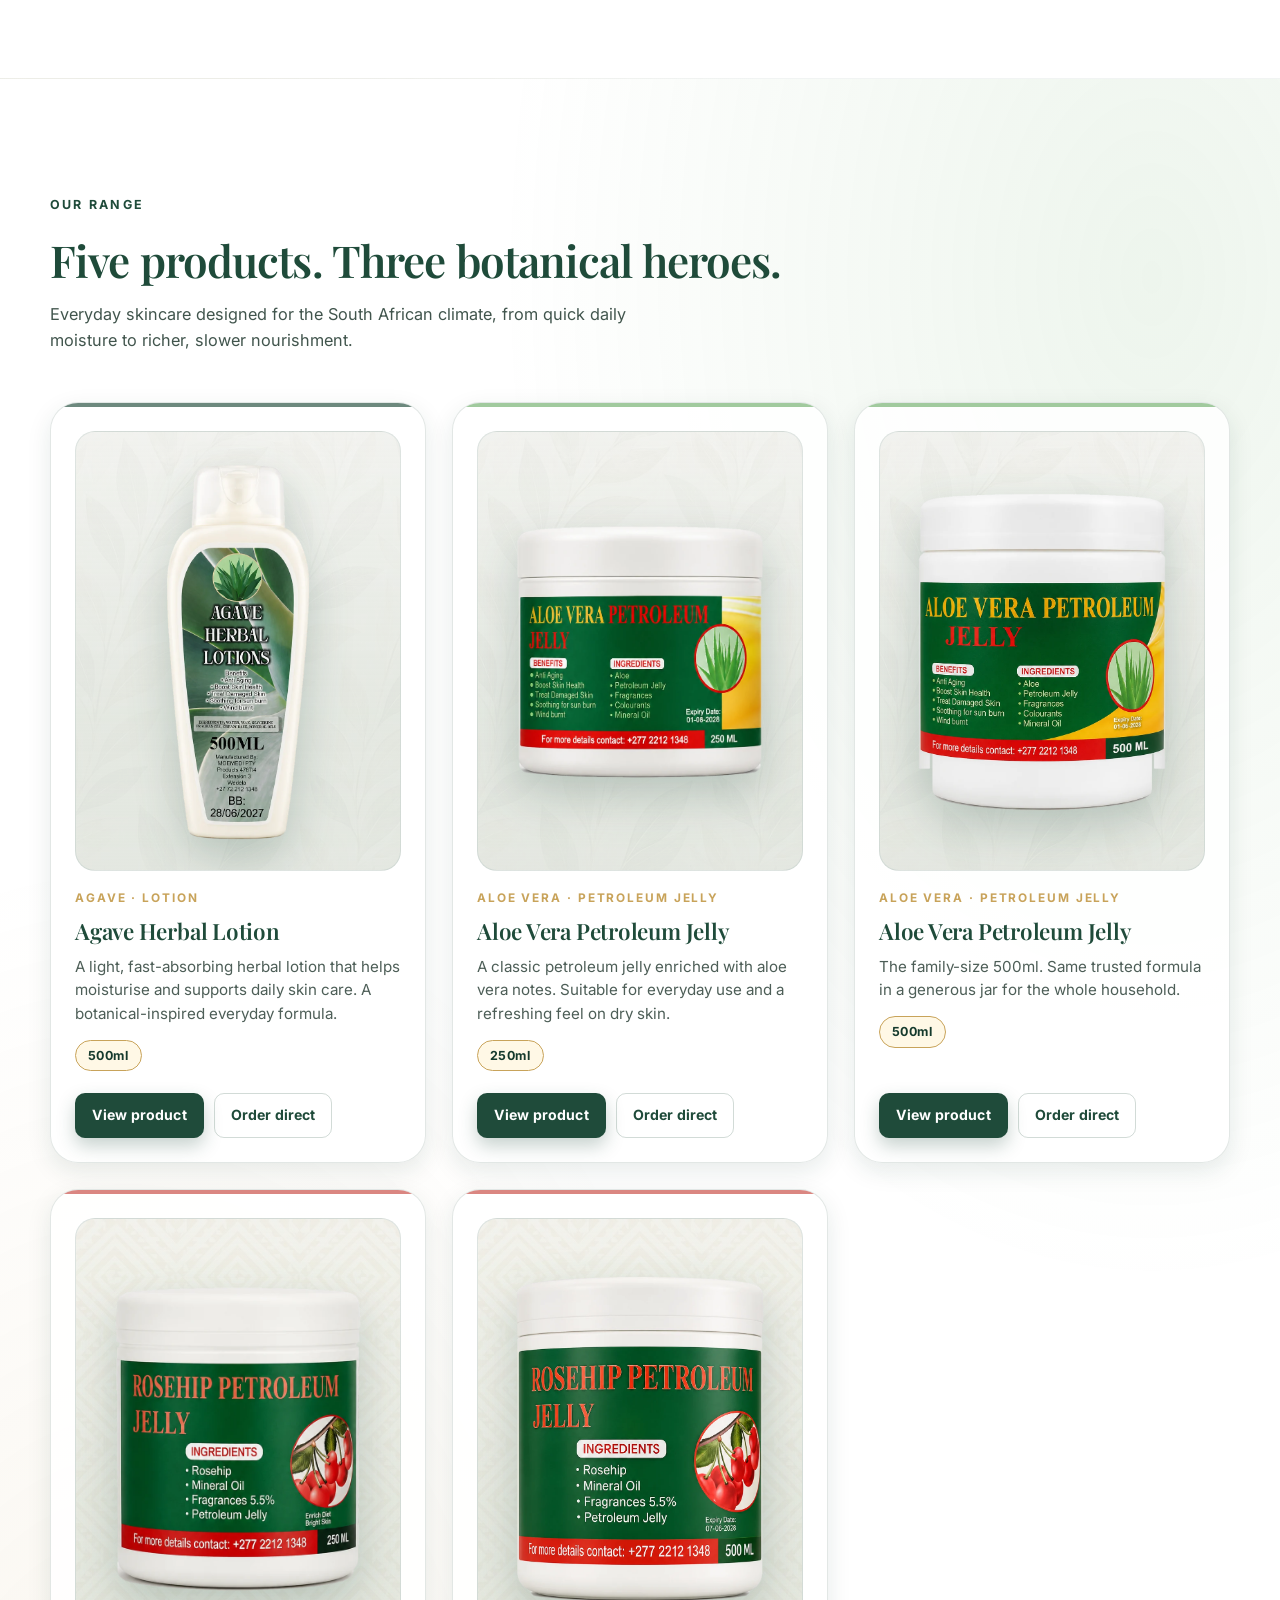
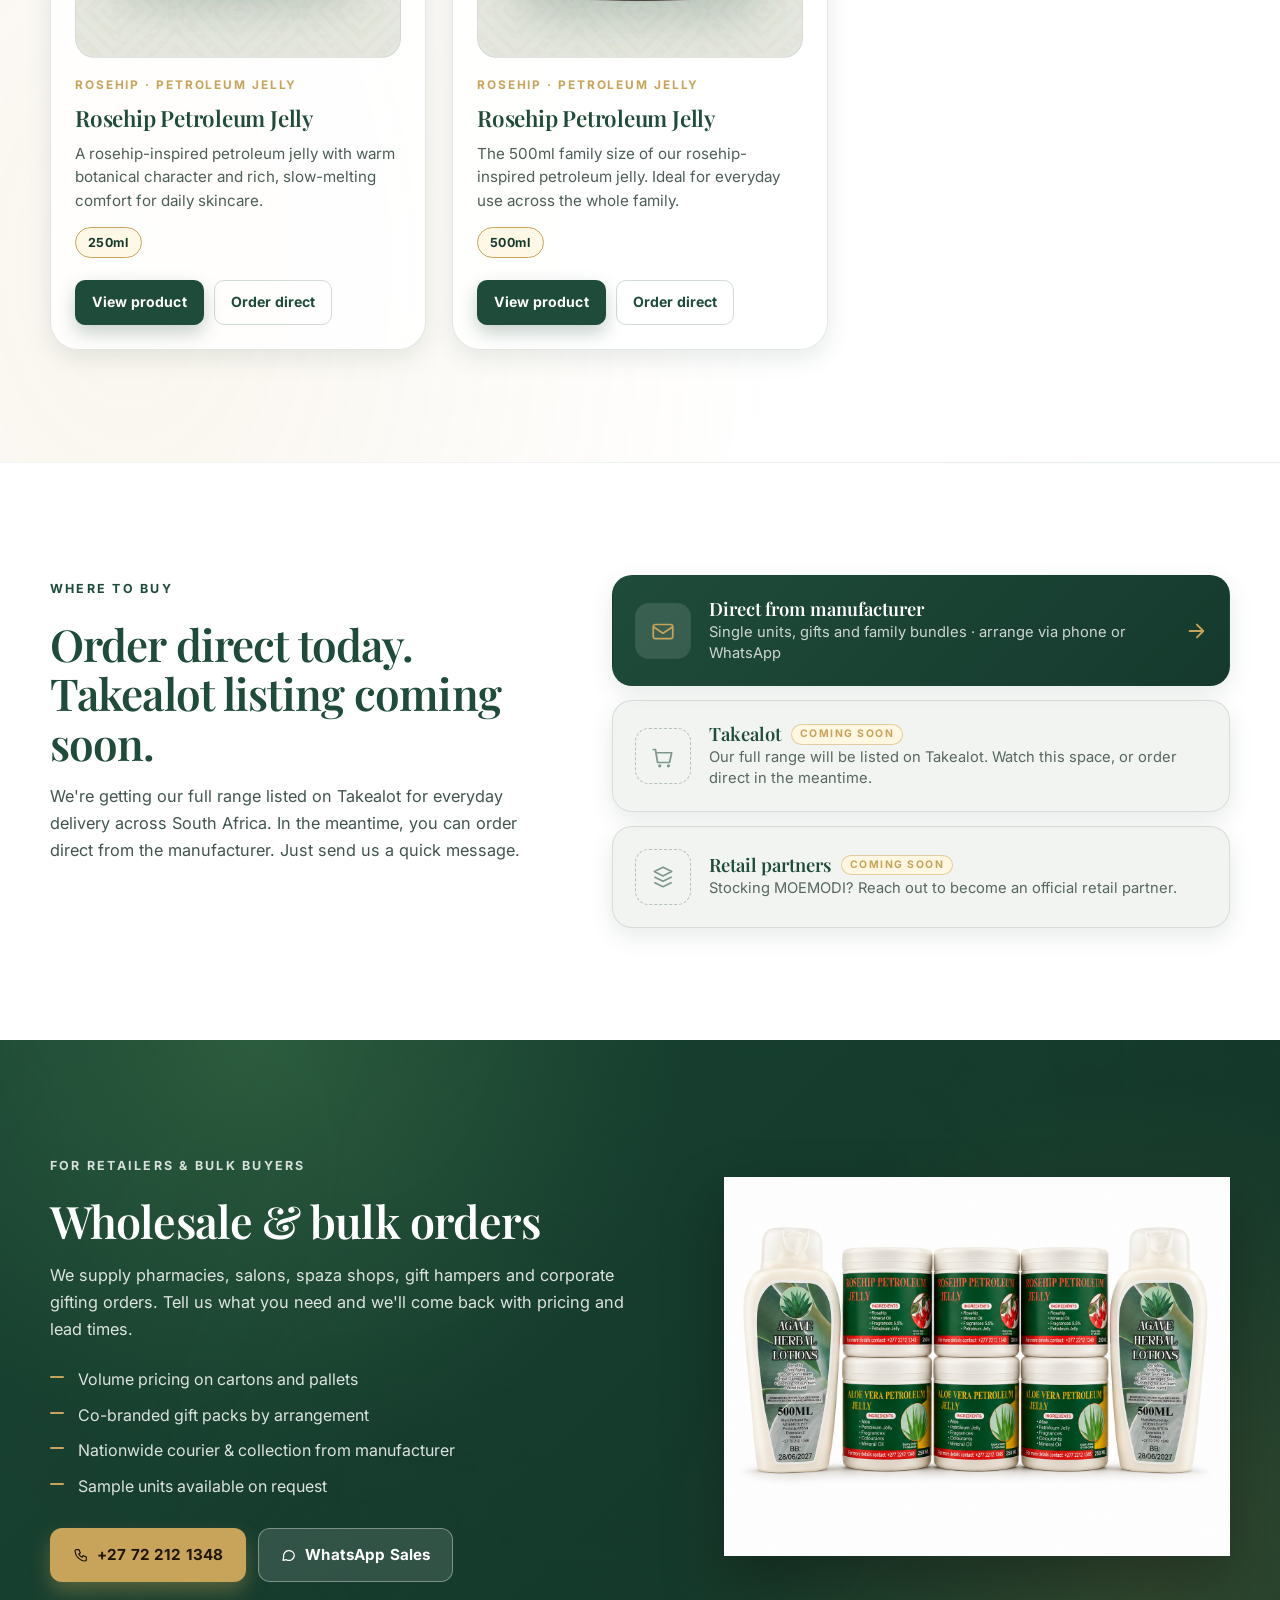
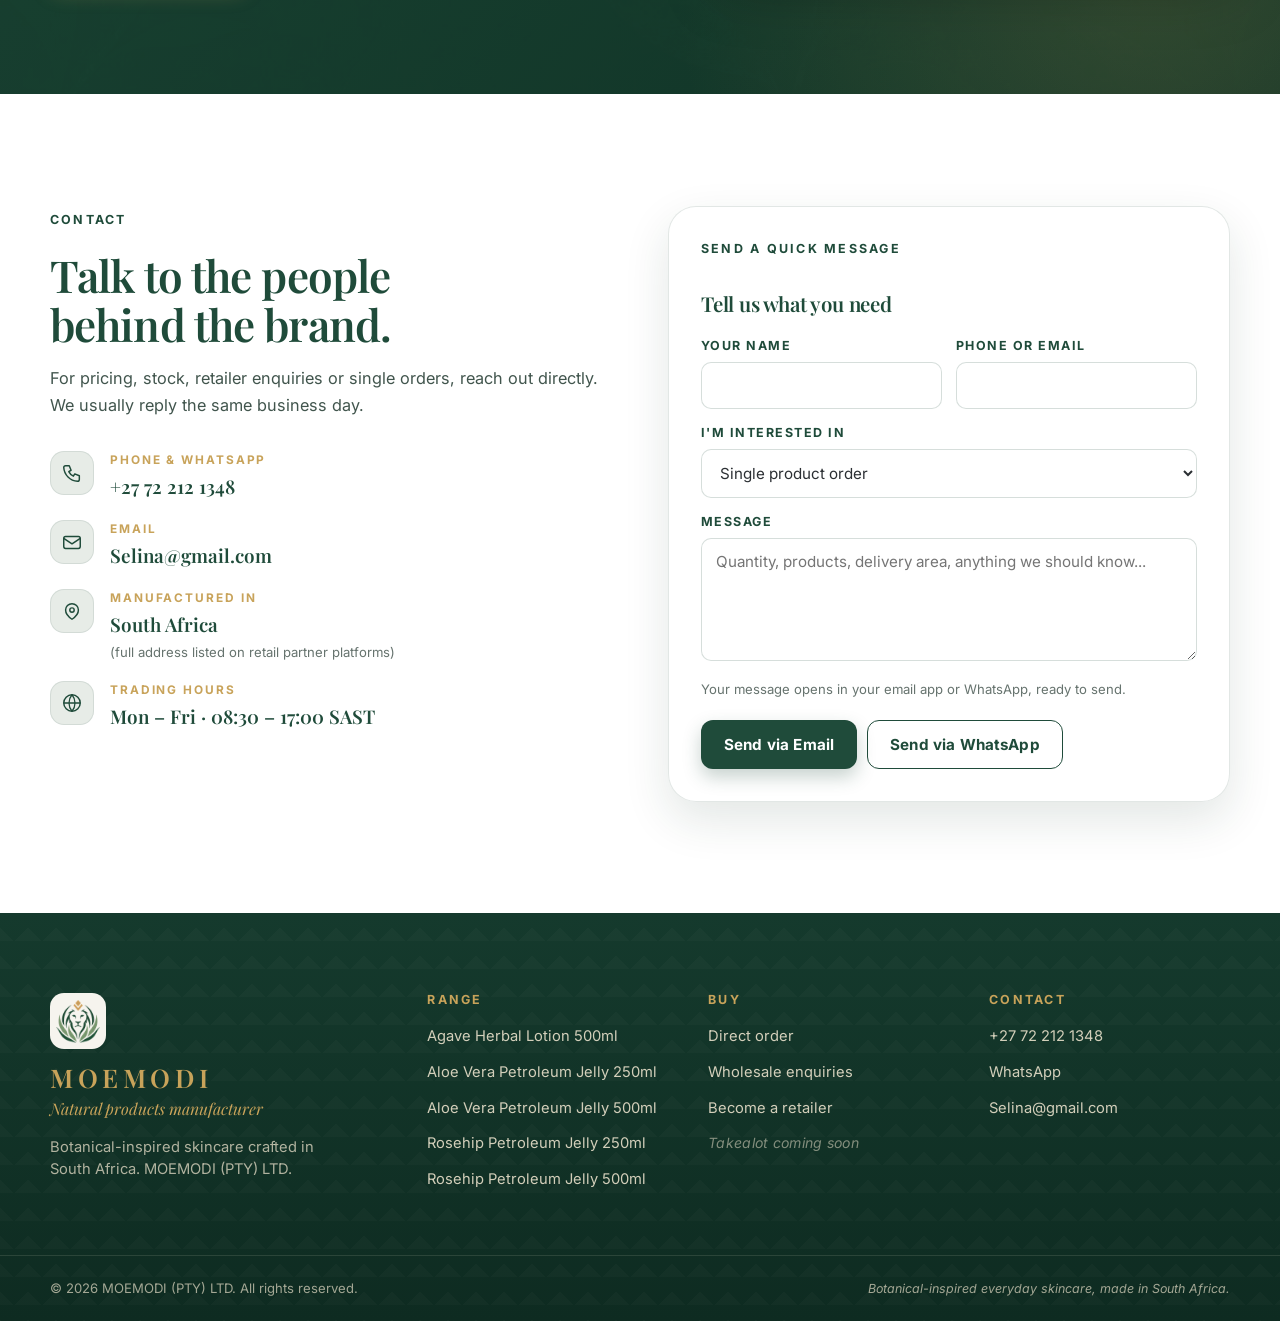
==== commit 50584487: "Transparent product cutouts, hero gallery, label-accurate ingredients - Product renders were opaque " ====
--- a/index.html
+++ b/index.html
@@ -13,14 +13,17 @@
   <meta property="og:type" content="website">
   <meta property="og:title" content="MOEMODI | Natural Skincare, Crafted in South Africa">
   <meta property="og:description" content="Agave Herbal Lotion, Aloe Vera Petroleum Jelly and Rosehip Petroleum Jelly. Order direct from the manufacturer. Takealot listing coming soon.">
-  <meta property="og:image" content="assets/images/products/product-group-hero.png">
+  <meta property="og:image" content="https://moemodi.co.za/assets/images/social/og-moemodi.jpg">
+  <meta property="og:image:width" content="1200">
+  <meta property="og:image:height" content="630">
+  <meta property="og:image:alt" content="The MOEMODI range: Agave Herbal Lotion, Aloe Vera and Rosehip Petroleum Jelly">
   <meta property="og:url" content="https://moemodi.co.za/">
   <meta property="og:locale" content="en_ZA">
   <meta property="og:site_name" content="MOEMODI">
   <meta name="twitter:card" content="summary_large_image">
   <meta name="twitter:title" content="MOEMODI | Natural Skincare, Crafted in South Africa">
   <meta name="twitter:description" content="Botanical-inspired skincare manufactured in South Africa.">
-  <meta name="twitter:image" content="assets/images/products/product-group-hero.png">
+  <meta name="twitter:image" content="https://moemodi.co.za/assets/images/social/og-moemodi.jpg">
 
   <!-- Favicons & manifest -->
   <link rel="icon" href="favicon.ico" sizes="any">
@@ -41,8 +44,8 @@
   <!-- Styles -->
   <link rel="stylesheet" href="assets/css/styles.css">
 
-  <!-- Preload hero image -->
-  <link rel="preload" as="image" href="assets/images/products/product-group-hero.png">
+  <!-- Preload the centre product of the hero gallery -->
+  <link rel="preload" as="image" type="image/webp" href="assets/images/products/agave-500ml.webp" fetchpriority="high">
 
   <!-- Structured data -->
   <script type="application/ld+json">
@@ -53,6 +56,7 @@
     "alternateName": "MOEMODI",
     "description": "South African manufacturer of botanical-inspired skincare: Agave Herbal Lotion, Aloe Vera Petroleum Jelly and Rosehip Petroleum Jelly.",
     "logo": "https://moemodi.co.za/assets/images/logos/moemodi-primary-logo-transparent.png",
+    "image": "https://moemodi.co.za/assets/images/social/og-moemodi.jpg",
     "url": "https://moemodi.co.za/",
     "telephone": "+27 72 212 1348",
     "address": {
@@ -83,7 +87,7 @@
   <header class="site-nav" id="top">
     <div class="container nav-inner">
       <a class="brand" href="#top" aria-label="MOEMODI home">
-        <img src="assets/images/logos/moemodi-icon-transparent.png" width="48" height="48" alt="" class="brand-mark">
+        <img src="assets/images/logos/web/moemodi-icon-112.png" width="48" height="46" alt="" class="brand-mark">
         <span class="brand-word">MOEMODI</span>
       </a>
 
@@ -121,17 +125,17 @@
     <section class="hero" aria-labelledby="hero-title">
       <div class="hero-orb hero-orb-1" aria-hidden="true"></div>
       <div class="hero-orb hero-orb-2" aria-hidden="true"></div>
-      <img class="hero-watermark" src="assets/images/logos/moemodi-icon-watermark.png" alt="" aria-hidden="true">
+      <img class="hero-watermark" src="assets/images/logos/web/moemodi-icon-watermark-520.png" alt="" aria-hidden="true">
 
       <div class="container hero-grid">
         <div class="hero-copy">
           <p class="eyebrow"><span class="dot"></span> South African Natural Products Manufacturer</p>
           <h1 id="hero-title" class="display">
-            Botanical care<br><em>rooted in heritage.</em>
+            Botanical care <br><em>rooted in heritage.</em>
           </h1>
           <div class="ornament-line" aria-hidden="true"></div>
           <p class="lead">
-            MOEMODI crafts everyday skincare from the ground up. We blend agave, aloe vera and rosehip into lotions and petroleum jellies built for the South African climate. Order direct from the manufacturer. Takealot listing coming soon.
+            MOEMODI crafts everyday skincare from the ground up: an agave-inspired herbal lotion and aloe vera and rosehip petroleum jellies, built for the South African climate. Order direct from the manufacturer. Takealot listing coming soon.
           </p>
           <div class="cta-row">
             <a class="btn btn-primary" href="#products">
@@ -147,10 +151,33 @@
           </ul>
         </div>
 
-        <div class="hero-stage" aria-hidden="false">
-          <img class="hero-product hero-product-left"  src="assets/images/products/aloe-vera-500ml.png" alt="Aloe Vera Petroleum Jelly 500ml">
-          <img class="hero-product hero-product-center" src="assets/images/products/agave-500ml.png" alt="Agave Herbal Lotion 500ml">
-          <img class="hero-product hero-product-right" src="assets/images/products/rosehip-500ml.png" alt="Rosehip Petroleum Jelly 500ml">
+        <div class="hero-stage" data-gallery aria-roledescription="carousel" aria-label="The MOEMODI range">
+          <div class="hero-track">
+            <a class="hero-slide" data-kind="jar" data-pos="-1" href="products/aloe-vera-petroleum-jelly.html#size-500ml" data-name="Aloe Vera Petroleum Jelly" data-size="500ml">
+              <img src="assets/images/products/aloe-vera-500ml.webp" width="757" height="973" alt="Aloe Vera Petroleum Jelly 500ml jar" decoding="async">
+            </a>
+            <a class="hero-slide" data-pos="0" href="products/agave-herbal-lotion.html" data-name="Agave Herbal Lotion" data-size="500ml">
+              <img src="assets/images/products/agave-500ml.webp" width="427" height="1100" alt="Agave Herbal Lotion 500ml bottle" fetchpriority="high">
+            </a>
+            <a class="hero-slide" data-kind="jar" data-pos="1" href="products/rosehip-petroleum-jelly.html#size-500ml" data-name="Rosehip Petroleum Jelly" data-size="500ml">
+              <img src="assets/images/products/rosehip-500ml.webp" width="781" height="1027" alt="Rosehip Petroleum Jelly 500ml jar" decoding="async">
+            </a>
+            <a class="hero-slide" data-kind="jar" data-pos="2" href="products/aloe-vera-petroleum-jelly.html#size-250ml" data-name="Aloe Vera Petroleum Jelly" data-size="250ml">
+              <img src="assets/images/products/aloe-vera-250ml.webp" width="647" height="667" alt="Aloe Vera Petroleum Jelly 250ml jar" loading="lazy" decoding="async">
+            </a>
+            <a class="hero-slide" data-kind="jar" data-pos="-2" href="products/rosehip-petroleum-jelly.html#size-250ml" data-name="Rosehip Petroleum Jelly" data-size="250ml">
+              <img src="assets/images/products/rosehip-250ml.webp" width="614" height="756" alt="Rosehip Petroleum Jelly 250ml jar" loading="lazy" decoding="async">
+            </a>
+          </div>
+          <div class="hero-gallery-ui" hidden>
+            <button type="button" class="hero-arrow" data-dir="-1" aria-label="Previous product">
+              <svg viewBox="0 0 24 24" aria-hidden="true"><path d="M15 5l-7 7 7 7" fill="none" stroke="currentColor" stroke-width="2" stroke-linecap="round" stroke-linejoin="round"/></svg>
+            </button>
+            <p class="hero-caption" aria-live="off"><span class="hero-caption-name">Agave Herbal Lotion</span> <span class="hero-caption-size">500ml</span></p>
+            <button type="button" class="hero-arrow" data-dir="1" aria-label="Next product">
+              <svg viewBox="0 0 24 24" aria-hidden="true"><path d="M9 5l7 7-7 7" fill="none" stroke="currentColor" stroke-width="2" stroke-linecap="round" stroke-linejoin="round"/></svg>
+            </button>
+          </div>
         </div>
       </div>
     </section>
@@ -176,7 +203,7 @@
           <svg viewBox="0 0 24 24" aria-hidden="true"><path d="M3 12l4-4 5 5 9-9" fill="none" stroke="currentColor" stroke-width="1.8" stroke-linecap="round" stroke-linejoin="round"/><path d="M21 12v7a2 2 0 01-2 2H5a2 2 0 01-2-2V5a2 2 0 012-2h7" fill="none" stroke="currentColor" stroke-width="1.6" stroke-linecap="round" stroke-linejoin="round"/></svg>
           <div>
             <strong>Retail &amp; bulk</strong>
-            <span>Sold on Takealot &middot; direct orders welcome.</span>
+            <span>Order direct today &middot; Takealot coming soon.</span>
           </div>
         </div>
         <div class="trust-item">
@@ -202,7 +229,7 @@
             The brand draws from Sesotho/Bataung values: respect, harmony, craftsmanship and protection. We work with reputable suppliers, formulate in small considered batches, and finish every bottle to be at home on the shelf as well as on the dressing table.
           </p>
           <div class="signature-line">
-            <img src="assets/images/logos/moemodi-horizontal-logo-transparent.png" alt="MOEMODI horizontal logo" width="220">
+            <img src="assets/images/logos/web/moemodi-horizontal-logo-480.png" alt="MOEMODI horizontal logo" width="220" height="60" loading="lazy">
           </div>
         </div>
 
@@ -236,12 +263,16 @@
           <p class="lead">Everyday skincare designed for the South African climate, from quick daily moisture to richer, slower nourishment.</p>
         </div>
 
+        <p class="swipe-hint" aria-hidden="true">Swipe to see all five
+          <svg viewBox="0 0 24 24" width="16" height="16"><path d="M5 12h14M13 5l7 7-7 7" fill="none" stroke="currentColor" stroke-width="2" stroke-linecap="round" stroke-linejoin="round"/></svg>
+        </p>
+
         <div class="product-grid">
 
           <!-- Product 1: Agave -->
           <article class="product-card reveal" data-accent="green">
             <a class="product-media" href="products/agave-herbal-lotion.html" aria-label="View Agave Herbal Lotion details">
-              <img src="assets/images/products/agave-500ml.png" alt="Agave Herbal Lotion 500ml bottle" loading="lazy">
+              <img src="assets/images/products/agave-500ml.webp" width="427" height="1100" alt="Agave Herbal Lotion 500ml bottle" loading="lazy">
               <div class="product-overlay">
                 <span class="product-overlay-hint">Discover the formula</span>
                 <span class="product-overlay-cta">
@@ -267,7 +298,7 @@
           <!-- Product 2: Aloe Vera 250ml -->
           <article class="product-card reveal" data-accent="aloe">
             <a class="product-media" href="products/aloe-vera-petroleum-jelly.html#size-250ml" aria-label="View Aloe Vera Petroleum Jelly details">
-              <img src="assets/images/products/aloe-vera-250ml.png" alt="Aloe Vera Petroleum Jelly 250ml jar" loading="lazy">
+              <img src="assets/images/products/aloe-vera-250ml.webp" width="647" height="667" alt="Aloe Vera Petroleum Jelly 250ml jar" loading="lazy">
               <div class="product-overlay">
                 <span class="product-overlay-hint">Discover the formula</span>
                 <span class="product-overlay-cta">
@@ -293,7 +324,7 @@
           <!-- Product 3: Aloe Vera 500ml -->
           <article class="product-card reveal" data-accent="aloe">
             <a class="product-media" href="products/aloe-vera-petroleum-jelly.html#size-500ml" aria-label="View Aloe Vera Petroleum Jelly details">
-              <img src="assets/images/products/aloe-vera-500ml.png" alt="Aloe Vera Petroleum Jelly 500ml jar" loading="lazy">
+              <img src="assets/images/products/aloe-vera-500ml.webp" width="757" height="973" alt="Aloe Vera Petroleum Jelly 500ml jar" loading="lazy">
               <div class="product-overlay">
                 <span class="product-overlay-hint">Discover the formula</span>
                 <span class="product-overlay-cta">
@@ -319,7 +350,7 @@
           <!-- Product 4: Rosehip 250ml -->
           <article class="product-card reveal" data-accent="rose">
             <a class="product-media" href="products/rosehip-petroleum-jelly.html#size-250ml" aria-label="View Rosehip Petroleum Jelly details">
-              <img src="assets/images/products/rosehip-250ml.png" alt="Rosehip Petroleum Jelly 250ml jar" loading="lazy">
+              <img src="assets/images/products/rosehip-250ml.webp" width="614" height="756" alt="Rosehip Petroleum Jelly 250ml jar" loading="lazy">
               <div class="product-overlay">
                 <span class="product-overlay-hint">Discover the formula</span>
                 <span class="product-overlay-cta">
@@ -345,7 +376,7 @@
           <!-- Product 5: Rosehip 500ml -->
           <article class="product-card reveal" data-accent="rose">
             <a class="product-media" href="products/rosehip-petroleum-jelly.html#size-500ml" aria-label="View Rosehip Petroleum Jelly details">
-              <img src="assets/images/products/rosehip-500ml.png" alt="Rosehip Petroleum Jelly 500ml jar" loading="lazy">
+              <img src="assets/images/products/rosehip-500ml.webp" width="781" height="1027" alt="Rosehip Petroleum Jelly 500ml jar" loading="lazy">
               <div class="product-overlay">
                 <span class="product-overlay-hint">Discover the formula</span>
                 <span class="product-overlay-cta">
@@ -445,7 +476,7 @@
         </div>
 
         <div class="wholesale-figure reveal" aria-hidden="true">
-          <img src="assets/images/products/product-group-hero.png" alt="">
+          <img src="assets/images/products/product-group-hero.png" width="1448" height="1086" alt="" loading="lazy">
         </div>
       </div>
     </section>
@@ -546,7 +577,7 @@
   <footer class="site-footer" aria-labelledby="footer-title">
     <div class="container footer-grid">
       <div class="footer-brand">
-        <img src="assets/images/logos/moemodi-icon-transparent.png" width="56" height="56" alt="" class="footer-mark">
+        <img src="assets/images/logos/web/moemodi-icon-112.png" width="56" height="54" alt="" class="footer-mark">
         <h2 id="footer-title" class="footer-word">MOEMODI</h2>
         <p class="footer-tag"><em>Natural products manufacturer</em></p>
         <p class="footer-desc">Botanical-inspired skincare crafted in South Africa. MOEMODI (PTY) LTD.</p>
@@ -555,11 +586,11 @@
       <div class="footer-col">
         <h3>Range</h3>
         <ul>
-          <li><a href="#products">Agave Herbal Lotion 500ml</a></li>
-          <li><a href="#products">Aloe Vera Petroleum Jelly 250ml</a></li>
-          <li><a href="#products">Aloe Vera Petroleum Jelly 500ml</a></li>
-          <li><a href="#products">Rosehip Petroleum Jelly 250ml</a></li>
-          <li><a href="#products">Rosehip Petroleum Jelly 500ml</a></li>
+          <li><a href="products/agave-herbal-lotion.html">Agave Herbal Lotion 500ml</a></li>
+          <li><a href="products/aloe-vera-petroleum-jelly.html#size-250ml">Aloe Vera Petroleum Jelly 250ml</a></li>
+          <li><a href="products/aloe-vera-petroleum-jelly.html#size-500ml">Aloe Vera Petroleum Jelly 500ml</a></li>
+          <li><a href="products/rosehip-petroleum-jelly.html#size-250ml">Rosehip Petroleum Jelly 250ml</a></li>
+          <li><a href="products/rosehip-petroleum-jelly.html#size-500ml">Rosehip Petroleum Jelly 500ml</a></li>
         </ul>
       </div>
 
@@ -580,11 +611,6 @@
           <li><a href="https://wa.me/27722121348" target="_blank" rel="noopener noreferrer">WhatsApp</a></li>
           <li><a href="mailto:Selina@gmail.com">Selina@gmail.com</a></li>
         </ul>
-        <div class="footer-social" aria-label="Social links">
-          <a href="#" aria-label="Instagram (coming soon)" class="social-pill">IG</a>
-          <a href="#" aria-label="Facebook (coming soon)" class="social-pill">FB</a>
-          <a href="#" aria-label="TikTok (coming soon)" class="social-pill">TT</a>
-        </div>
       </div>
     </div>
 
--- a/assets/css/styles.css
+++ b/assets/css/styles.css
@@ -315,7 +315,7 @@
   gap: 12px;
   text-decoration: none;
 }
-.brand-mark { width: 44px; height: 44px; }
+.brand-mark { width: 44px; height: 44px; object-fit: contain; }
 .brand-word {
   font-family: var(--font-heading);
   font-size: 1.35rem;
@@ -484,40 +484,123 @@
   font-weight: 600;
 }
 
+/* Hero gallery: five products on a shared floor. data-pos is the offset from
+   the centre slide; without JS the markup already shows the static trio. */
 .hero-stage {
-  position: relative;
+  --slide-h: 380px;
+  --slide-w: 300px;
+  --off-1: 36%;
+  --off-2: 60%;
+  position: relative;
+  min-height: 480px;
+  touch-action: pan-y;
+  user-select: none;
+  -webkit-user-select: none;
+}
+.hero-stage::before {
+  content: "";
+  position: absolute;
+  left: 20%; right: 20%;
+  bottom: 52px;
+  height: 36px;
+  background: radial-gradient(ellipse at center, rgba(31, 75, 58, 0.20), transparent 70%);
+  pointer-events: none;
+}
+.hero-track {
+  position: absolute;
+  inset: 0 0 64px 0;
+}
+.hero-slide {
+  position: absolute;
+  bottom: 0;
+  left: 50%;
+  display: block;
+  transform-origin: 50% 100%;
+  transform: translateX(-50%) scale(0.5);
+  opacity: 0;
+  pointer-events: none;
+  z-index: 1;
+  transition: left .7s var(--ease-out), transform .7s var(--ease-out), opacity .5s var(--ease-out);
+}
+.hero-slide:hover { opacity: 1; }
+.hero-slide img {
+  width: auto;
+  height: auto;
+  max-height: var(--slide-h);
+  max-width: var(--slide-w);
+  filter: drop-shadow(0 24px 22px rgba(31, 75, 58, 0.22));
+  transition: transform .4s var(--ease-out);
+}
+/* Jars are squat next to the bottle, and 250ml smaller again, as on a shelf. */
+.hero-slide[data-kind="jar"] img {
+  max-height: calc(var(--slide-h) * 0.78);
+  max-width: calc(var(--slide-w) * 0.8);
+}
+.hero-slide[data-kind="jar"][data-size="250ml"] img {
+  max-height: calc(var(--slide-h) * 0.62);
+  max-width: calc(var(--slide-w) * 0.64);
+}
+.hero-slide[data-pos="0"] {
+  transform: translateX(-50%) scale(1);
+  opacity: 1;
+  pointer-events: auto;
+  z-index: 3;
+}
+.hero-slide[data-pos="0"]:hover img { transform: translateY(-8px); }
+.hero-slide[data-pos="-1"],
+.hero-slide[data-pos="1"] {
+  opacity: 0.96;
+  pointer-events: auto;
+  z-index: 2;
+}
+.hero-slide[data-pos="-1"] { left: calc(50% - var(--off-1)); transform: translateX(-50%) scale(0.72) rotate(-5deg); }
+.hero-slide[data-pos="1"]  { left: calc(50% + var(--off-1)); transform: translateX(-50%) scale(0.72) rotate(5deg); }
+.hero-slide[data-pos="-2"] { left: calc(50% - var(--off-2)); }
+.hero-slide[data-pos="2"]  { left: calc(50% + var(--off-2)); }
+
+.hero-gallery-ui {
+  position: absolute;
+  left: 0; right: 0; bottom: 0;
+  display: flex;
+  align-items: center;
+  justify-content: center;
+  gap: 14px;
+  z-index: 4;
+}
+.hero-gallery-ui[hidden] { display: none; }
+.hero-arrow {
+  width: 42px;
+  height: 42px;
+  border-radius: 50%;
+  border: 1px solid rgba(31, 75, 58, 0.22);
+  background: rgba(255, 255, 255, 0.75);
+  color: var(--mm-botanical-green);
   display: grid;
   place-items: center;
-  min-height: 460px;
-}
-.hero-product {
-  position: relative;
-  max-height: 380px;
-  width: auto;
-  filter: drop-shadow(0 28px 28px rgba(31, 75, 58, 0.20));
-  transition: transform .4s var(--ease-out);
-  z-index: 2;
-}
-.hero-product-left {
-  grid-area: 1 / 1;
-  transform: translate(-58%, 18px) rotate(-6deg);
-  max-height: 300px;
-  z-index: 1;
-}
-.hero-product-center {
-  grid-area: 1 / 1;
-  z-index: 3;
-  transform: translateY(-8px);
-}
-.hero-product-right {
-  grid-area: 1 / 1;
-  transform: translate(58%, 18px) rotate(6deg);
-  max-height: 300px;
-  z-index: 1;
-}
-.hero-stage:hover .hero-product-left  { transform: translate(-66%, 14px) rotate(-8deg); }
-.hero-stage:hover .hero-product-right { transform: translate(66%, 14px) rotate(8deg); }
-.hero-stage:hover .hero-product-center { transform: translateY(-14px); }
+  padding: 0;
+  transition: background-color .2s var(--ease-out), color .2s var(--ease-out), transform .2s var(--ease-out);
+}
+.hero-arrow:hover { background: var(--mm-botanical-green); color: #fff; transform: translateY(-1px); }
+.hero-arrow svg { width: 18px; height: 18px; }
+.hero-caption {
+  margin: 0;
+  min-width: 15.5rem;
+  text-align: center;
+  font-family: var(--font-heading);
+  font-weight: 600;
+  font-size: 1.08rem;
+  color: var(--mm-botanical-green);
+  line-height: 1.25;
+}
+.hero-caption-size {
+  font-family: var(--font-body);
+  font-size: 0.72rem;
+  font-weight: 700;
+  letter-spacing: 0.14em;
+  text-transform: uppercase;
+  color: var(--mm-muted-gold);
+  margin-left: 4px;
+}
 
 /* ----------------------- Trust strip ----------------------- */
 .trust-strip {
@@ -645,10 +728,18 @@
   grid-template-columns: repeat(3, 1fr);
   gap: 26px;
 }
-.product-grid > .product-card:nth-child(4),
-.product-grid > .product-card:nth-child(5) {
-  /* keep last two cards on a balanced second row */
-}
+.swipe-hint {
+  display: none;
+  align-items: center;
+  gap: 8px;
+  margin: -28px 0 6px;
+  font-size: 0.78rem;
+  font-weight: 700;
+  letter-spacing: 0.14em;
+  text-transform: uppercase;
+  color: var(--mm-muted-gold);
+}
+.swipe-hint svg { width: 16px; height: 16px; }
 
 .product-card {
   background: rgba(255, 255, 255, 0.85);
@@ -730,7 +821,7 @@
   max-height: 100%;
   height: 380px;
   width: auto;
-  max-width: 100%;
+  max-width: 86%;
   object-fit: contain;
   filter: drop-shadow(0 18px 22px rgba(31, 75, 58, 0.22));
   transition: transform .4s var(--ease-out);
@@ -1139,7 +1230,15 @@
   gap: 40px;
   padding-bottom: 60px;
 }
-.footer-brand .footer-mark { width: 56px; }
+/* The mark is dark green, so it needs an ivory tile on the forest footer. */
+.footer-brand .footer-mark {
+  width: 56px;
+  height: 56px;
+  padding: 6px;
+  object-fit: contain;
+  background: var(--mm-ivory);
+  border-radius: 14px;
+}
 .footer-word {
   color: var(--mm-muted-gold);
   font-family: var(--font-heading);
@@ -1760,10 +1859,7 @@
 
   .trust-grid { grid-template-columns: repeat(2, 1fr); }
 
-  /* Hero — keep the trio composition but smaller */
-  .hero-stage { min-height: 380px; }
-  .hero-product { max-height: 280px; }
-  .hero-product-left, .hero-product-right { max-height: 220px; }
+  .hero-stage { --slide-h: 300px; --slide-w: 250px; min-height: 400px; }
 
   /* Home product cards still 2-up but tighter */
   .product-media { height: 380px; padding: 16px 16px 28px; }
@@ -1785,15 +1881,27 @@
   .hero-orb-1 { width: 320px; height: 320px; }
   .hero-orb-2 { width: 260px; height: 260px; }
 
-  .hero-stage { min-height: 340px; }
-  .hero-product { max-height: 240px; }
-  .hero-product-left { transform: translate(-48%, 14px) rotate(-6deg); max-height: 180px; }
-  .hero-product-right { transform: translate(48%, 14px) rotate(6deg); max-height: 180px; }
-  .hero-stage:hover .hero-product-left  { transform: translate(-48%, 14px) rotate(-6deg); }
-  .hero-stage:hover .hero-product-right { transform: translate(48%, 14px) rotate(6deg); }
-  .hero-stage:hover .hero-product-center { transform: translateY(-8px); }
-  /* Single column product grid kicks in earlier — the cards are tall and read better full width */
-  .product-grid { grid-template-columns: 1fr; gap: 18px; }
+  .hero-stage { --slide-h: 270px; --slide-w: 220px; --off-1: 34%; min-height: 370px; }
+
+  /* Products become a swipeable row that bleeds to the screen edges. */
+  .product-grid {
+    --bleed: 16px;
+    grid-template-columns: none;
+    grid-auto-flow: column;
+    grid-auto-columns: 84%;
+    gap: 14px;
+    overflow-x: auto;
+    overscroll-behavior-x: contain;
+    scroll-snap-type: x mandatory;
+    scroll-padding-inline: var(--bleed);
+    margin-inline: calc(var(--bleed) * -1);
+    padding: 8px var(--bleed) 28px;
+    scrollbar-width: none;
+  }
+  .product-grid::-webkit-scrollbar { display: none; }
+  .product-grid > .product-card { scroll-snap-align: start; }
+  .product-card:hover { transform: none; }
+  .swipe-hint { display: flex; }
   .product-media { height: 400px; padding: 16px 16px 28px; }
   .product-media img { height: 320px; max-width: 92%; }
   .product-card { padding: 20px; }
@@ -1801,19 +1909,9 @@
   .product-actions { gap: 10px; }
   .product-actions .btn { flex: 1 1 100%; width: 100%; justify-content: center; min-height: 44px; }
 
-  /* Touch overlay: the hover never fires, so render the CTA inline */
-  .product-overlay { position: static; opacity: 1; transform: none; pointer-events: auto; padding: 14px 0 0; background: none; }
-  .product-overlay-hint { display: none; }
-  .product-overlay-cta {
-    background: transparent;
-    color: var(--mm-botanical-green);
-    border: 1px solid var(--mm-botanical-green);
-    box-shadow: none;
-    width: 100%;
-    justify-content: center;
-    min-height: 44px;
-  }
-  .product-overlay-cta:hover { background: var(--mm-botanical-green); color: #fff; }
+  /* No hover on touch: the image and the "View product" button already link
+     to the product page, so the overlay CTA would only crowd the image. */
+  .product-overlay { display: none; }
 }
 
 @media (max-width: 540px) {
@@ -1831,10 +1929,9 @@
   .display { font-size: 2.4rem; }
   .display br { display: none; }
 
-  /* Hide the side-rotated bottles on small phones; keep the centerpiece */
-  .hero-product-left, .hero-product-right { display: none; }
-  .hero-stage { min-height: 280px; }
-  .hero-product { max-height: 240px; }
+  .hero-stage { --slide-h: 240px; --slide-w: 190px; --off-1: 33%; min-height: 330px; }
+  .hero-caption { min-width: 0; font-size: 1rem; }
+  .product-grid { --bleed: 14px; grid-auto-columns: 86%; }
 
   .cta-row .btn { flex: 1 1 100%; justify-content: center; min-height: 44px; }
 
